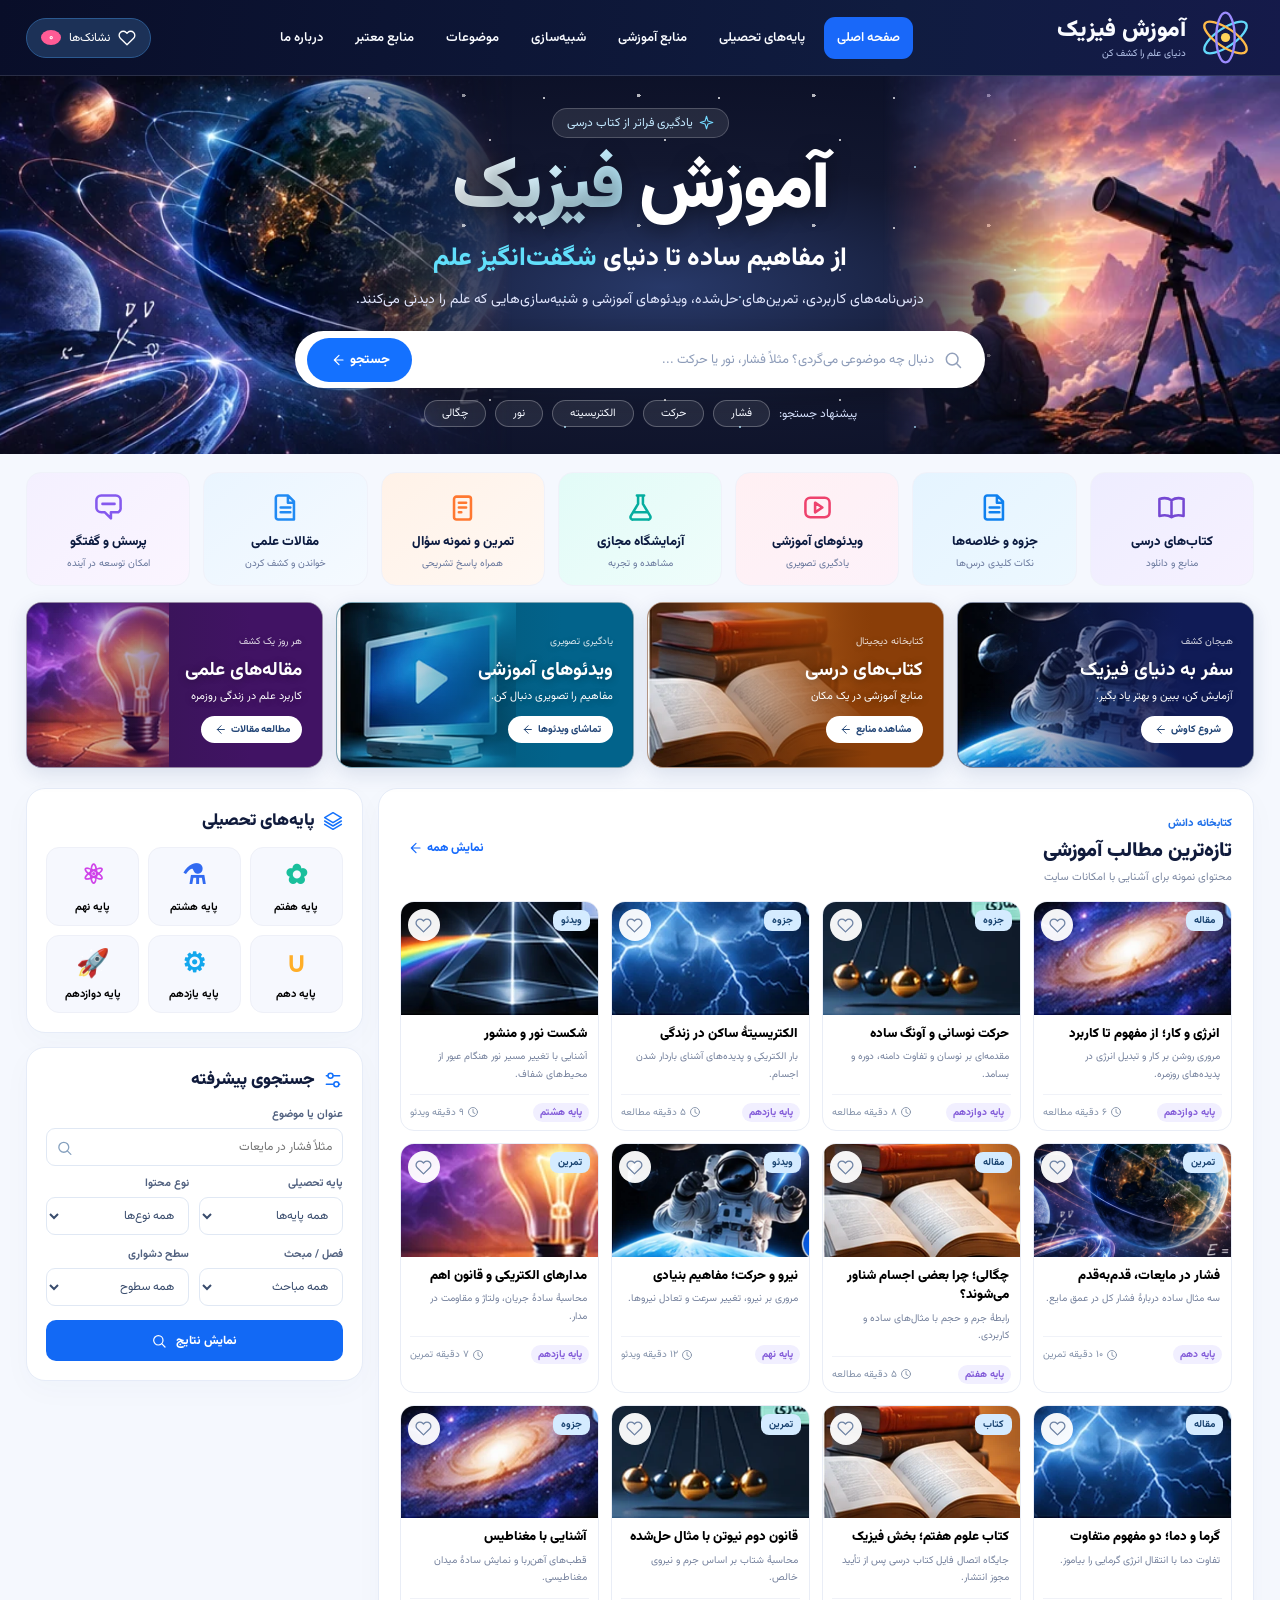
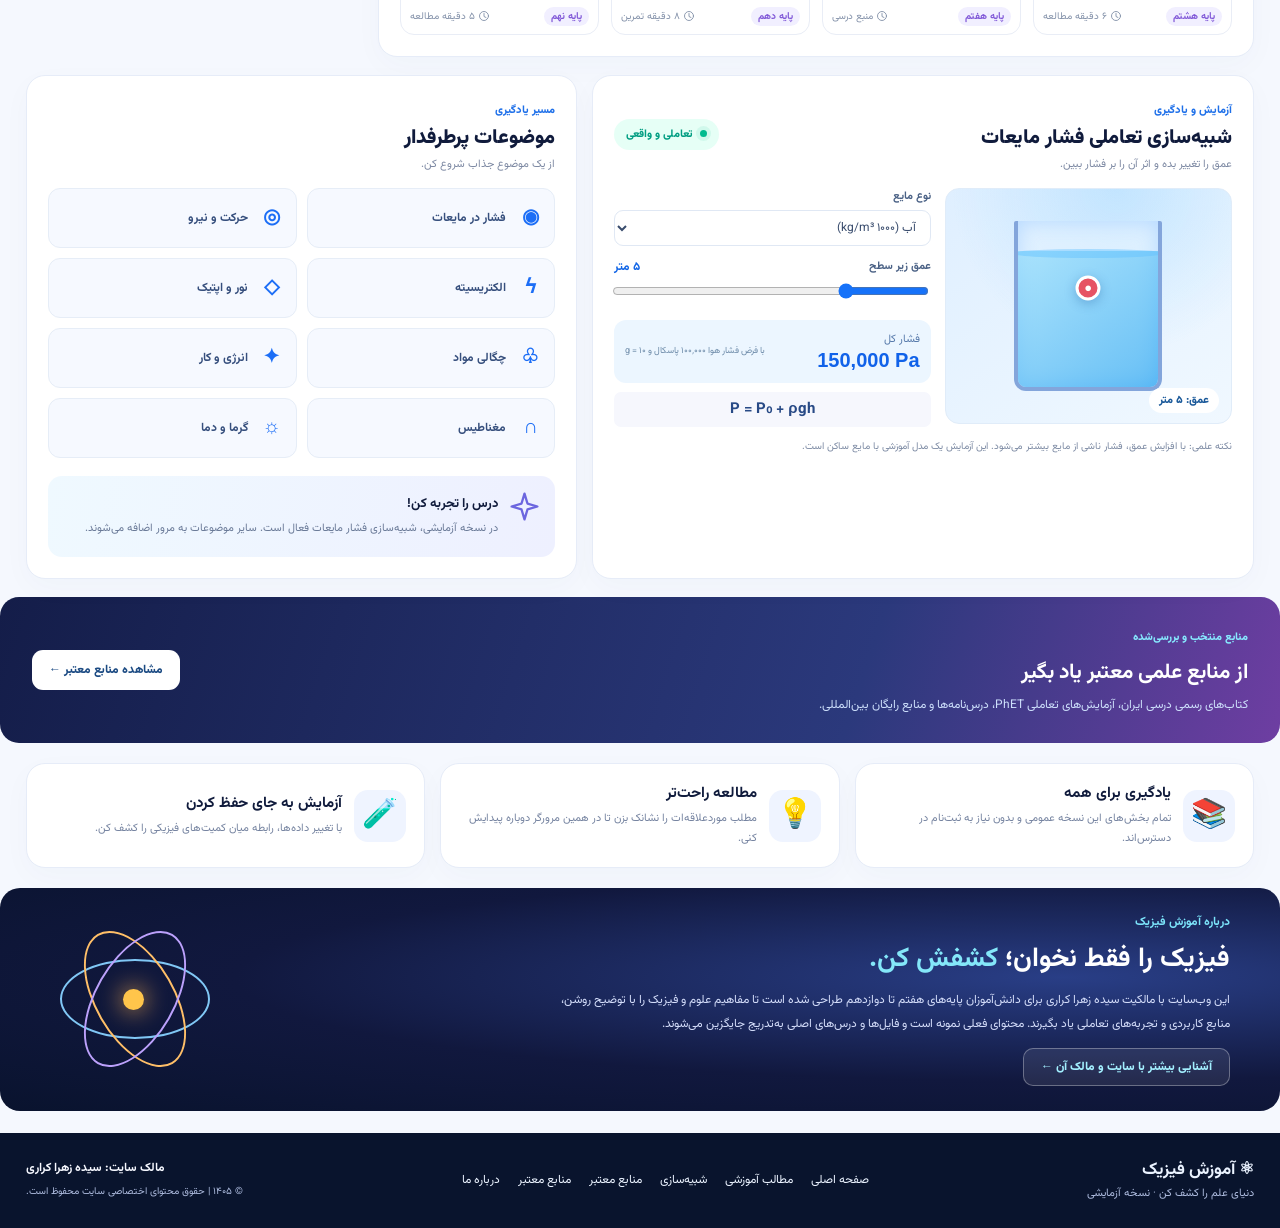
==== index.html @ 5ec0f1e3 "Add files via upload" ====
<!doctype html>
<html lang="fa" dir="rtl">
<head>
  <meta charset="utf-8">
  <meta name="viewport" content="width=device-width,initial-scale=1">
  <meta name="color-scheme" content="light">
  <meta name="theme-color" content="#0b1432">
  <meta name="description" content="آموزش فیزیک و علوم تجربی برای پایه‌های هفتم تا دوازدهم؛ درس‌نامه، نمونه سؤال، ویدئو، کتابخانه و شبیه‌سازی‌های تعاملی.">
  <meta name="author" content="سیده زهرا کراری">
  <title>آموزش فیزیک | دنیای علم را کشف کن</title>
  <link rel="preconnect" href="https://fonts.googleapis.com">
  <link rel="preconnect" href="https://fonts.gstatic.com" crossorigin>
  <link href="https://fonts.googleapis.com/css2?family=Vazirmatn:wght@400;500;600;700;800;900&display=swap" rel="stylesheet">
  <style>
:root{--ink:#101b3c;--muted:#6a7895;--blue:#1264f7;--cyan:#38c8ed;--line:#e6ecf8;--surface:#fff;--bg:#f5f8fe;--radius:19px;--shadow:0 15px 45px rgba(25,47,89,.07)}
*{box-sizing:border-box}html{scroll-behavior:smooth;scroll-padding-top:88px}body{margin:0;font-family:Vazirmatn,Tahoma,sans-serif;color:var(--ink);background:var(--bg);-webkit-font-smoothing:antialiased}a{color:inherit;text-decoration:none}button,input,select{font:inherit}button{cursor:pointer}button:focus-visible,a:focus-visible,input:focus-visible,select:focus-visible{outline:3px solid #79cdf9;outline-offset:3px}svg{width:20px;height:20px;stroke:currentColor;stroke-width:1.8;stroke-linecap:round;stroke-linejoin:round;fill:none;vertical-align:middle;flex-shrink:0}.svg-defs{position:absolute;width:0;height:0;overflow:hidden}.container{max-width:1470px;margin-inline:auto;padding-inline:26px}.sr-only{position:absolute;width:1px;height:1px;overflow:hidden;clip:rect(0,0,0,0);white-space:nowrap}.skip-link{position:absolute;z-index:30;top:-60px;right:20px;background:#fff;color:#10234f;padding:10px 20px}.skip-link:focus{top:10px}
.topbar{height:76px;color:#f9fbff;background:linear-gradient(97deg,#090e29 0%,#101c40 70%,#151a4a 100%);position:relative;z-index:20;border-bottom:1px solid rgba(255,255,255,.13)}.topbar-inner{height:100%;display:flex;align-items:center;justify-content:space-between;gap:24px}.brand{display:flex;align-items:center;gap:11px;min-width:225px}.brand-atom{height:57px;width:57px;stroke:none}.brand strong{display:block;font-size:23px;font-weight:900;line-height:1.4}.brand small{font-size:10px;color:#b8c7ed;display:block}.main-nav{display:flex;align-items:center;gap:6px;white-space:nowrap}.main-nav a{padding:11px 13px;border-radius:11px;font-size:13px;font-weight:600;transition:background .2s}.main-nav a:hover,.main-nav a.active{background:#1968f9;color:#fff}.header-actions{display:flex;gap:10px;align-items:center}.saved-btn{display:flex;gap:8px;align-items:center;padding:10px 14px;background:#1c3157;color:#fff;border:1px solid #2b5990;border-radius:50px;font-size:12px}.saved-btn svg{height:18px;width:18px}.saved-btn b{border-radius:50%;min-width:20px;text-align:center;background:#ff5b95;font-size:10px}.menu-btn{display:none;background:transparent;border:0;padding:7px}.menu-btn span{display:block;width:24px;height:2px;background:white;margin:5px}
.hero{min-height:378px;isolation:isolate;position:relative;color:#fff;display:flex;align-items:center;overflow:hidden;background:radial-gradient(ellipse at 52% 56%,#283969 0%,#12172f 41%,#080c22 100%)}.hero-earth-art,.hero-sunset-art,.hero-stars{position:absolute;inset:0;pointer-events:none}.hero-earth-art{right:auto;width:40%;left:0;background:url('[data-uri]') center center / cover no-repeat;mask-image:linear-gradient(to right,#000 57%,transparent 100%);-webkit-mask-image:linear-gradient(to right,#000 57%,transparent 100%);z-index:-1}.hero-sunset-art{left:auto;width:31%;right:0;background:url('[data-uri]') center / cover no-repeat;mask-image:linear-gradient(to left,#000 55%,transparent 100%);-webkit-mask-image:linear-gradient(to left,#000 55%,transparent 100%);z-index:-1}.hero-stars{z-index:-2;opacity:.7;background-image:radial-gradient(1px 1px at 11% 17%,#fff 98%,transparent),radial-gradient(1px 1px at 23% 70%,#a9e8ff 98%,transparent),radial-gradient(2px 2px at 65% 15%,#fff 98%,transparent),radial-gradient(1px 1px at 80% 49%,#fff 98%,transparent);background-size:175px 130px}.hero-content{position:relative;z-index:3;text-align:center;padding-top:28px;padding-bottom:23px;width:100%}.hero-badge{display:inline-flex;align-items:center;gap:6px;font-size:12px;background:#ffffff18;border:1px solid #ffffff33;padding:5px 14px;border-radius:30px;color:#c3e9ff}.hero-badge svg{width:15px;height:15px;color:#73d9ff}.hero h1{font-size:clamp(45px,5.6vw,78px);letter-spacing:-2px;line-height:1.35;margin:3px 0 0;font-weight:900;text-shadow:0 5px 20px #0006}.hero h1 span{background:linear-gradient(115deg,#fff,#aee9ff);-webkit-background-clip:text;background-clip:text;color:transparent}.hero-headline{margin:0;font-size:clamp(19px,2vw,29px);font-weight:800}.hero-headline em{font-style:normal;color:#61dffb}.hero-description{max-width:650px;font-size:14px;color:#e0e5fc;line-height:1.85;margin:9px auto 17px}.hero-search{height:57px;max-width:690px;margin:0 auto;background:#fff;border-radius:60px;display:flex;align-items:center;padding:6px 7px 6px 12px;box-shadow:0 15px 28px #0003;direction:rtl}.hero-search>svg{margin:0 14px 0 6px;width:22px;color:#92a0bb}.hero-search input{border:0;outline:none;min-width:0;flex:1;color:#263e67;font-size:13px;background:transparent}.hero-search input::placeholder{color:#8c9bb8}.hero-search button{background:#1471ff;border:0;color:white;border-radius:35px;height:44px;padding:0 22px;font-size:13px;font-weight:800;display:flex;gap:5px;align-items:center}.hero-search button svg{width:16px}.suggestions{display:flex;justify-content:center;align-items:center;flex-wrap:wrap;gap:9px;margin-top:12px;color:#d4dffb;font-size:12px}.suggestions button{border:1px solid #ffffff41;color:#f5f8ff;background:#ffffff15;padding:4px 17px;border-radius:40px;font-size:11px}.suggestions button:hover{background:#236bdc}
.shortcuts{margin-top:18px;margin-bottom:16px;display:grid;grid-template-columns:repeat(7,minmax(0,1fr));gap:13px}.shortcut{padding:15px 7px 14px;min-width:0;border:1px solid #f0f2fa;border-radius:15px;display:flex;flex-direction:column;align-items:center;gap:4px;color:#0c1b40;transition:transform .2s,box-shadow .2s}.shortcut:hover{transform:translateY(-5px);box-shadow:var(--shadow)}.shortcut .icon-box{height:39px;width:45px;display:grid;place-items:center}.shortcut .icon-box svg{height:29px;width:29px;stroke-width:2.1}.shortcut strong{font-size:13px;font-weight:800;margin-top:1px;white-space:nowrap}.shortcut small{font-size:10px;color:#68779c}.purple{background:linear-gradient(140deg,#eeedff,#f6f1ff);--c:#7548d3}.blue{background:linear-gradient(140deg,#e5f4ff,#edf8ff);--c:#0f81ef}.rose{background:linear-gradient(140deg,#fff0f3,#fdf2fa);--c:#ee426d}.mint{background:linear-gradient(140deg,#e2fbf7,#effdfb);--c:#05ad9f}.peach{background:linear-gradient(140deg,#fff2e8,#fff8f3);--c:#ff7831}.sky{background:linear-gradient(140deg,#eaf5ff,#f5faff);--c:#218af3}.lilac{background:linear-gradient(140deg,#f4f0ff,#fbf5ff);--c:#8559ee}.shortcut .icon-box svg{color:var(--c)}
.promo-grid{display:grid;grid-template-columns:repeat(4,minmax(0,1fr));gap:13px;margin-bottom:20px}.promo{min-height:166px;overflow:hidden;border-radius:16px;position:relative;display:flex;align-items:center;border:1px solid #ffffff7a;isolation:isolate;color:white;box-shadow:0 6px 20px #1b2f6720;transition:transform .2s}.promo:hover{transform:translateY(-3px)}.promo:before{content:'';position:absolute;inset:0;background-image:linear-gradient(90deg,transparent 8%,var(--promo-gradient) 76%),var(--img);background-size:cover,auto 120%;background-repeat:no-repeat;background-position:center,left center;z-index:-1}.promo-space{--promo-gradient:#101b56;background:#0b1c45}.promo-books{--promo-gradient:#8a3e08;background:#6d3614}.promo-films{--promo-gradient:#02638b;background:#07516f}.promo-articles{--promo-gradient:#411364;background:#32164e}.promo-copy{padding:14px 20px;width:100%;min-width:0;text-shadow:0 1px 8px #0005}.promo-copy>span:first-child{font-size:10px;opacity:.83}.promo h2{font-size:19px;margin:3px 0 3px}.promo p{font-size:11px;margin:0 0 11px}.promo-link{display:inline-flex;gap:5px;align-items:center;background:#fff;color:#234677;border-radius:40px;padding:6px 12px;font-weight:800;font-size:10px;text-shadow:none}.promo-link svg{height:13px;width:13px}
.surface{background:var(--surface);border:1px solid var(--line);border-radius:var(--radius);box-shadow:0 9px 30px #25416d07}.content-layout{display:grid;grid-template-columns:minmax(0,2.6fr) minmax(310px,1fr);gap:15px;align-items:start}.resources-panel{padding:21px;min-width:0}.section-heading{display:flex;justify-content:space-between;align-items:center;gap:10px;margin-bottom:15px}.eyebrow{color:#1f70e9;font-size:11px;font-weight:800}.section-heading h2{font-size:20px;line-height:1.6;margin:0;font-weight:900}.section-heading p{color:#7c88a2;font-size:11px;margin:2px 0 0}.text-action{border:0;color:#176bfc;background:transparent;font-weight:800;font-size:12px;display:flex;align-items:center;gap:5px;white-space:nowrap}.text-action svg{width:16px;height:16px}.resource-grid{display:grid;grid-template-columns:repeat(4,minmax(0,1fr));gap:12px}.resource-card{border:1px solid #e9edf6;border-radius:14px;min-width:0;overflow:hidden;background:#fff;transition:box-shadow .25s,transform .25s}.resource-card:hover{box-shadow:0 12px 30px #1c3b7b1b;transform:translateY(-3px)}.card-cover{display:block;width:100%;aspect-ratio:1.75;object-fit:cover;background:#0b1c42;position:relative}.cover-wrap{position:relative}.kind-pill{position:absolute;right:8px;top:8px;border-radius:8px;color:#194370;background:#d4ebff;padding:3px 8px;font-weight:700;font-size:10px}.bookmark-icon{position:absolute;left:7px;top:7px;border:0;border-radius:50%;background:#fffffff2;color:#6e83a4;width:32px;height:32px;display:grid;place-items:center}.bookmark-icon.active{color:#ec3874}.bookmark-icon svg{width:17px;height:17px}.bookmark-icon.active svg{fill:#ec3874;stroke:#ec3874}.card-main{display:block;border:0;background:transparent;text-align:right;width:100%;padding:10px 11px 6px}.card-main h3{font-size:13px;font-weight:900;margin:0 0 4px;line-height:1.5}.card-main p{font-size:10px;color:#74809c;line-height:1.75;height:35px;overflow:hidden;margin:0}.card-meta{border-top:1px solid #f0f2f8;margin:5px 9px 0;padding:8px 0;display:flex;align-items:center;justify-content:space-between;gap:5px;color:#8391a9;font-size:10px}.card-meta b{background:#f1efff;border-radius:20px;padding:2px 7px;color:#8159d8;white-space:nowrap;font-weight:700}.card-meta svg{width:12px;height:12px}.no-results{text-align:center;padding:30px}.no-results span{font-size:34px}.no-results h3{margin:10px 0}.no-results p{color:#75839f}.active-filters{display:flex;gap:6px;flex-wrap:wrap}.active-filters:not(:empty){margin:-2px 0 14px}.active-filters span{border-radius:18px;background:#e9f1ff;color:#1663e8;font-size:11px;padding:4px 10px}.side-stack{display:flex;flex-direction:column;gap:14px}.grades-panel,.filters-panel{padding:19px}.side-title{display:flex;gap:8px;align-items:center;margin-bottom:13px}.side-title svg{color:#1371fb}.side-title h2{font-weight:900;font-size:17px;margin:0}.grade-grid{display:grid;grid-template-columns:repeat(3,minmax(0,1fr));gap:9px}.grade-grid button{border:1px solid #eef0f8;border-radius:13px;background:#f6f8fe;display:flex;align-items:center;flex-direction:column;justify-content:center;padding:10px 2px 9px;font-weight:700;font-size:11px;transition:background .2s,border-color .2s}.grade-grid button:hover,.grade-grid button.active{border-color:#8eb2f8;background:#edf4ff}.grade-icon{font-size:27px;line-height:1.5;font-weight:900}.g7{color:#19bf9c}.g8{color:#316af1}.g9{color:#cf43e9}.g10{color:#ffae28}.g11{color:#13a7ed}.g12{color:#ed517b}.filters-panel label{color:#526280;font-size:11px;font-weight:700;display:block;margin:9px 0 5px}.filters-panel input,.filters-panel select,.sim-controls select{width:100%;border:1px solid #e0e8f4;border-radius:9px;background:#fff;height:38px;color:#394c6d;padding:0 10px;font-size:12px;min-width:0}.search-small{display:flex;position:relative}.search-small svg{position:absolute;left:10px;top:10px;width:17px;color:#85a0be}.search-small input{padding-left:30px}.filter-cols{display:grid;grid-template-columns:1fr 1fr;gap:2px 10px}.btn-primary{height:41px;border-radius:10px;border:0;background:#1269f5;color:white;font-size:12px;font-weight:800;padding:0 16px;display:inline-flex;justify-content:center;align-items:center;gap:9px}.btn-primary svg{height:16px;width:16px}.filters-panel .btn-primary{width:100%;margin-top:14px}
.discovery-grid{display:grid;grid-template-columns:1.2fr 1fr;gap:15px;margin-top:18px}.sim-panel,.topics-panel{padding:21px;min-width:0}.live-pill{color:#019e82;font-size:11px;font-weight:800;border-radius:50px;background:#e6fff6;padding:7px 12px;white-space:nowrap}.live-pill span{display:inline-block;width:7px;height:7px;border-radius:100%;background:#00bb8e;margin-left:4px;box-shadow:0 0 0 4px #00ba8e18}.sim-body{display:grid;grid-template-columns:1fr 1.1fr;gap:14px;align-items:stretch}.water-visual{height:236px;background:radial-gradient(circle at 60% 0,#52b9ff3a,transparent 57%),linear-gradient(145deg,#dfefff,#f0f8ff);position:relative;display:grid;place-items:center;border-radius:14px;overflow:hidden;border:1px solid #e0ecf9}.tank{position:relative;height:170px;width:148px;border:4px solid #83a5db;border-top:0;border-radius:2px 2px 12px 12px;overflow:hidden;background:#eaf6ff80;box-shadow:inset 0 0 20px #b5d8ff}.water{height:82%;position:absolute;bottom:0;left:0;right:0;transition:background .2s;background:linear-gradient(145deg,#87dafa99,#159def9e)}.waves{position:absolute;top:-2px;left:-5%;width:110%;height:9px;border-radius:50%;background:#5cbfff6a}.tank-label{position:absolute;top:-26px;font-size:11px;color:#546c90;right:0;white-space:nowrap}.sensor{position:absolute;top:25%;left:50%;width:25px;height:25px;transform:translate(-50%,-50%);border-radius:50%;display:grid;place-items:center;font-size:13px;color:#fff;background:#e65364;border:3px solid #fff;box-shadow:0 3px 12px #18539b55;transition:top .2s}.depth-indicator{position:absolute;bottom:10px;right:12px;padding:4px 10px;background:white;border-radius:20px;font-size:11px;color:#195899;font-weight:800}.sim-controls label{font-size:11px;font-weight:700;color:#4a6185}.sim-controls>label{display:block;margin:0 0 5px}.sim-controls select{height:36px}.range-row{display:flex;align-items:center;justify-content:space-between;margin:12px 0 5px}.range-row strong{font-size:12px;color:#1165e6}input[type=range]{width:100%;accent-color:#1672f9;cursor:pointer}.pressure-result{display:flex;align-items:start;justify-content:space-between;flex-wrap:wrap;gap:4px;margin-top:12px;padding:11px;border-radius:12px;background:#ecf6ff}.pressure-result div{display:flex;flex-direction:column;gap:1px}.pressure-result span{font-size:11px;color:#577aab}.pressure-result strong{font-size:20px;font-family:Tahoma,sans-serif;color:#1162e9}.pressure-result small{font-size:9px;color:#6d8ba9;align-self:center;max-width:165px}.formula{text-align:center;margin-top:9px;color:#284a86;background:#f6f7fd;padding:6px;border-radius:7px;font-size:15px;font-weight:700}.sim-footnote{font-size:10px;color:#7c8aa3;margin-top:12px}.topic-grid{display:grid;grid-template-columns:1fr 1fr;gap:10px}.topic-grid button{border:1px solid #e6edf7;background:#f6f9ff;padding:13px 9px;border-radius:12px;text-align:right;font-size:12px;font-weight:700;color:#364f7d;display:flex;gap:9px;align-items:center}.topic-grid button:hover{background:#edf4ff;border-color:#8eaff8}.topic-grid span{display:grid;place-items:center;color:#1c6ef6;font-size:20px;width:30px}.topic-tip{display:flex;gap:11px;background:linear-gradient(100deg,#eff9ff,#eef0ff);padding:15px;margin-top:18px;border-radius:14px}.topic-tip>svg{width:31px;height:31px;color:#6c66df}.topic-tip strong{font-size:13px}.topic-tip p{font-size:11px;color:#697997;line-height:1.8;margin:3px 0}
.bottom-cards{display:grid;grid-template-columns:repeat(3,1fr);gap:15px;margin-top:18px}.info-card{padding:18px;display:flex;gap:12px;align-items:center}.info-emoji{width:52px;height:52px;background:#eff4ff;border-radius:14px;display:grid;place-items:center;font-size:29px;flex:none}.info-card h2{font-size:15px;margin:0 0 4px}.info-card p{font-size:11px;color:#7583a0;margin:0;line-height:1.8}.about{margin-top:20px;margin-bottom:22px;min-height:193px;display:flex;justify-content:space-between;align-items:center;gap:25px;border-radius:20px;overflow:hidden;color:#fff;background:radial-gradient(ellipse at 83% 40%,#293e86,#11183e 55%,#09132e);position:relative;padding:25px 50px}.about>div:first-child{max-width:730px}.about-tag{color:#7ce4fa;font-size:12px;font-weight:700}.about h2{font-size:27px;margin:7px 0}.about h2 span{color:#84e7f9}.about p{font-size:12px;line-height:2;color:#d4ddfa;max-width:680px;margin:0}.about-orbit{height:150px;width:170px;position:relative;flex:none}.orbit{position:absolute;inset:35px 10px;border:2px solid #80c7f5;border-radius:50%;transform:rotate(0)}.orbit.o2{transform:rotate(60deg);border-color:#ffbf68}.orbit.o3{transform:rotate(-60deg);border-color:#bca1fc}.orbit-core{width:21px;height:21px;background:#ffc54b;border-radius:50%;position:absolute;top:65px;right:76px;box-shadow:0 0 25px #fbb351}.footer{background:#09142d;color:#ebf3ff;padding:24px 0}.footer-inner{display:flex;align-items:center;justify-content:space-between;gap:18px;flex-wrap:wrap}.footer strong{font-size:17px}.footer p,.footer small{font-size:11px;color:#aebcdf;margin:2px 0}.footer-links{display:flex;gap:18px;font-size:12px}.footer-links a:hover{color:#6dddff}
.modal-backdrop{position:fixed;inset:0;background:#041129b8;backdrop-filter:blur(6px);z-index:70;display:flex;justify-content:center;align-items:center;padding:20px}.modal-backdrop[hidden],.toast[hidden],.no-results[hidden]{display:none!important}.content-modal{width:min(660px,100%);max-height:min(88vh,850px);overflow:auto;background:#fff;border-radius:20px;padding:27px;box-shadow:0 25px 90px #0005;position:relative}.modal-close{position:absolute;top:15px;left:15px;border:0;background:#eff3fa;border-radius:10px;width:37px;height:37px;color:#405070}.modal-close svg{width:18px;height:18px}.modal-hero{width:100%;height:205px;object-fit:cover;border-radius:13px;margin-bottom:12px}.modal-type{font-size:11px;color:#2d6cdb;background:#eaf2ff;padding:3px 12px;border-radius:30px}.content-modal h2{font-size:25px;margin:11px 0 4px}.modal-meta{color:#7c8ba7;font-size:12px;margin:0 0 14px}.modal-text{font-size:14px;color:#435572;line-height:2.25;white-space:pre-line}.modal-note{font-size:12px;background:#fff8e8;color:#8b6620;padding:13px;border-radius:10px;margin-top:13px}.modal-actions{margin-top:17px;display:flex;flex-wrap:wrap;gap:8px}.modal-actions a{display:inline-flex;align-items:center;justify-content:center;background:#1269f5;padding:9px 16px;border-radius:10px;color:white;font-size:13px;font-weight:700}.modal-actions a[hidden]{display:none}.modal-actions a.secondary{background:#eaf2ff;color:#165de0}.video-player{width:100%;max-height:330px;background:#10182d;margin:13px 0;border-radius:12px}.toast{position:fixed;bottom:22px;left:22px;z-index:90;background:#142651;color:#fff;padding:12px 20px;border-radius:10px;font-size:12px;box-shadow:var(--shadow)}
@media(max-width:1150px){.container{padding-inline:18px}.brand{min-width:auto}.brand strong{font-size:19px}.brand-atom{width:47px}.main-nav a{font-size:11px;padding:10px 8px}.shortcut strong{font-size:11px}.shortcut small{font-size:9px}.promo h2{font-size:16px}.promo-copy{padding:12px}.content-layout{grid-template-columns:minmax(0,2fr) minmax(295px,1fr)}.resource-grid{grid-template-columns:repeat(2,1fr)}.card-cover{aspect-ratio:2}.discovery-grid{grid-template-columns:1fr 1fr}.sim-body{grid-template-columns:1fr}.water-visual{height:215px}}
@media(max-width:810px){.topbar{height:70px}.header-actions{gap:7px}.menu-btn{display:block}.saved-btn span{display:none}.main-nav{display:none;position:absolute;top:70px;left:10px;right:10px;flex-direction:column;align-items:stretch;gap:0;background:#121d45;padding:10px;border:1px solid #344c7a;border-radius:13px;box-shadow:0 15px 25px #0003}.main-nav.open{display:flex}.main-nav a{padding:12px;font-size:13px}.hero{min-height:365px}.hero-earth-art{width:57%;opacity:.65}.hero-sunset-art{width:39%;opacity:.7}.hero-content{padding-top:35px}.shortcuts{grid-template-columns:repeat(4,minmax(0,1fr))}.promo-grid{grid-template-columns:repeat(2,minmax(0,1fr))}.content-layout{grid-template-columns:1fr}.side-stack{display:grid;grid-template-columns:1fr 1fr}.resource-grid{grid-template-columns:repeat(4,1fr)}.discovery-grid{grid-template-columns:1fr}.sim-body{grid-template-columns:1fr 1fr}.bottom-cards{grid-template-columns:1fr 1fr}.bottom-cards .info-card:last-child{grid-column:1/-1}}
@media(max-width:580px){.container{padding-inline:13px}.topbar{height:64px}.brand strong{font-size:18px}.brand small{font-size:9px}.brand-atom{width:43px;height:43px}.main-nav{top:64px}.hero{min-height:415px}.hero-earth-art{width:85%;opacity:.30}.hero-sunset-art{width:70%;opacity:.25}.hero:before{content:'';position:absolute;inset:0;z-index:1;background:linear-gradient(180deg,#0b143140,#0c143b82)}.hero-content{padding-top:27px;padding-bottom:21px}.hero-badge{font-size:10px}.hero h1{font-size:52px;margin:10px 0 3px}.hero-headline{font-size:20px;line-height:1.5}.hero-description{font-size:12px;max-width:330px}.hero-search{height:52px}.hero-search input{font-size:11px}.hero-search>svg{margin-inline:10px}.hero-search button{height:39px;padding:0 13px;font-size:11px}.suggestions{font-size:10px;gap:5px}.suggestions button{padding:3px 10px}.shortcuts{grid-template-columns:repeat(2,minmax(0,1fr));gap:9px;margin-top:12px}.shortcut{padding:12px 4px;gap:2px}.shortcut strong{font-size:11px}.shortcut small{font-size:10px}.promo-grid{gap:10px}.promo{min-height:135px}.promo:before{background-position:center,left center;background-size:cover,auto 130%}.promo-copy{padding:10px}.promo h2{font-size:14px}.promo p{font-size:10px}.promo-link{font-size:9px;padding:5px 9px}.content-layout{gap:13px}.resources-panel,.grades-panel,.filters-panel,.sim-panel,.topics-panel{padding:15px}.section-heading h2{font-size:17px}.section-heading p{font-size:10px}.resource-grid{grid-template-columns:repeat(2,minmax(0,1fr));gap:9px}.side-stack{grid-template-columns:1fr}.grade-grid button{font-size:12px}.discovery-grid{margin-top:13px;gap:13px}.sim-body{grid-template-columns:1fr}.water-visual{height:227px}.bottom-cards{grid-template-columns:1fr;gap:10px;margin-top:13px}.bottom-cards .info-card:last-child{grid-column:auto}.about{margin-top:13px;padding:23px;min-height:188px}.about h2{font-size:22px}.about p{font-size:11px}.about-orbit{position:absolute;opacity:.2;left:-50px;bottom:-50px}.footer-inner{flex-direction:column;text-align:center}.footer-links{justify-content:center;flex-wrap:wrap}.content-modal{padding:19px}.content-modal h2{font-size:21px}}
@media(prefers-reduced-motion:reduce){*,*:before,*:after{scroll-behavior:auto!important;animation-duration:.01ms!important;transition-duration:.01ms!important}}


/* About Us page and site-owner attribution */
.footer-ownership{display:flex;flex-direction:column;gap:5px;text-align:left}.footer-ownership strong{font-size:12px;font-weight:700;color:#f6f8ff}.footer-ownership small{font-size:10px;color:#aebcdf}.about-read-more{display:inline-flex;margin-top:12px;padding:9px 17px;background:#ffffff16;color:#a3f0ff;font-size:12px;font-weight:800;border:1px solid #ffffff50;border-radius:10px;transition:background .2s}.about-read-more:hover{background:#ffffff2b}
.about-hero{position:relative;overflow:hidden;color:#fff;background:linear-gradient(115deg,#09112c,#18265e 60%,#222b71);isolation:isolate}.about-hero::before{content:"";position:absolute;inset:0;opacity:.4;pointer-events:none;background-image:radial-gradient(1px 1px at 17% 25%,#fff 99%,transparent),radial-gradient(2px 2px at 65% 52%,#8bdfff 99%,transparent),radial-gradient(1px 1px at 80% 20%,#fff 99%,transparent);background-size:170px 120px}.about-hero-inner{display:grid;grid-template-columns:minmax(0,1.25fr) minmax(290px,.75fr);gap:30px;min-height:375px;align-items:center;position:relative;padding-block:45px}.about-hero-copy{max-width:690px;position:relative;z-index:1}.about-kicker{display:inline-block;background:#ffffff15;border:1px solid #ffffff3b;color:#8ae3ff;padding:7px 14px;border-radius:30px;font-size:12px;font-weight:700}.about-hero h1{font-size:clamp(29px,3.9vw,51px);line-height:1.55;margin:16px 0 10px;font-weight:900}.about-hero h1 span{color:#8be8ff}.about-hero p{color:#e1eaff;line-height:2.2;font-size:15px;max-width:600px;margin:0 0 20px}.about-primary-link{display:inline-flex;align-items:center;gap:14px;background:#1572ff;border-radius:11px;padding:11px 23px;color:#fff;font-size:14px;font-weight:800}.about-primary-link:hover{background:#2a85ff}.about-hero-visual{min-height:295px;position:relative;display:grid;place-items:center}.about-globe{width:300px;height:300px;border-radius:50%;background:url('[data-uri]') center / cover no-repeat;box-shadow:0 0 65px #2cc1ff5c, inset 0 0 30px #061540}.about-visual-chip{position:absolute;font-size:18px;font-family:system-ui,sans-serif;font-weight:700;color:#fff;background:#ffffff18;border:1px solid #b2ecff56;backdrop-filter:blur(8px);border-radius:12px;padding:9px 15px;direction:ltr}.chip-one{top:3%;right:5%}.chip-two{bottom:5%;right:0}.chip-three{top:25%;left:0}
.about-main-grid{display:grid;grid-template-columns:minmax(0,1.7fr) minmax(300px,1fr);gap:20px;margin-top:24px}.about-story,.owner-card{padding:36px}.about-mini-label{font-size:12px;color:#1f76e6;font-weight:800}.about-story h2{font-size:27px;margin:10px 0 16px}.about-story p{font-size:14px;line-height:2.2;color:#50617c;margin:0 0 13px}.about-status{display:flex;align-items:flex-start;gap:12px;padding:14px 17px;background:#ecf7ff;border:1px solid #d7ecff;border-radius:13px;margin-top:20px}.about-status-dot{width:10px;height:10px;flex:none;border-radius:50%;background:#1e9ad9;margin-top:8px;box-shadow:0 0 0 5px #d3f2ff}.about-status strong{display:block;font-size:13px}.about-status small{display:block;line-height:1.9;color:#617896;font-size:11px;margin-top:4px}.owner-card{text-align:center;background:linear-gradient(165deg,#fff,#f3f6ff);border:1px solid #dce6fa}.owner-avatar{width:88px;height:88px;display:grid;place-items:center;margin:4px auto 20px;border-radius:27px;color:#fff;font-size:43px;font-weight:900;background:linear-gradient(130deg,#703bd8,#1b7ff1);box-shadow:0 10px 27px #6073d74d}.owner-label{display:inline-block;background:#eae3ff;color:#6545bc;border-radius:25px;padding:5px 15px;font-size:12px;font-weight:700}.owner-card h2{font-size:28px;margin:16px 0 4px}.owner-card p{font-size:13px;color:#7380a0;margin:0}.owner-note{line-height:2.1;background:#fff;border-radius:13px;padding:15px;margin-top:24px;font-size:12px;color:#61718c}
.about-values{padding-top:42px;padding-bottom:30px}.about-section-heading{text-align:center;margin-bottom:24px}.about-section-heading span{color:#3679e8;font-weight:800;font-size:12px}.about-section-heading h2{margin:6px 0;font-size:26px}.about-section-heading p{margin:0;color:#677892;font-size:13px}.about-features{display:grid;grid-template-columns:repeat(4,minmax(0,1fr));gap:15px}.about-feature{background:#fff;border:1px solid #e4edfb;border-radius:19px;padding:23px;box-shadow:var(--shadow)}.about-feature-icon{display:grid;place-items:center;width:57px;height:57px;border-radius:17px;background:linear-gradient(135deg,#ecf1ff,#e6faff);font-size:29px}.about-feature h3{font-size:17px;margin:14px 0 5px}.about-feature p{color:#6c7993;font-size:12px;line-height:2.1;margin:0}.about-closing{display:flex;align-items:center;justify-content:space-between;gap:25px;margin-top:14px;margin-bottom:30px;padding-top:28px;padding-bottom:28px;border-radius:18px;background:linear-gradient(110deg,#e3f8ff,#efefff);border:1px solid #deedff}.about-closing span{font-size:12px;color:#1d6eaf;font-weight:800}.about-closing h2{font-size:21px;margin:5px 0}.about-closing p{font-size:12px;line-height:1.9;color:#68778f;margin:0}.about-closing a{white-space:nowrap;color:#fff;background:#1468f4;padding:12px 19px;border-radius:12px;font-size:12px;font-weight:800}
@media(max-width:1050px){.about-hero-inner{grid-template-columns:1.2fr .8fr}.about-globe{width:230px;height:230px}.about-main-grid{grid-template-columns:1.2fr 1fr}.about-story,.owner-card{padding:25px}.about-features{grid-template-columns:repeat(2,minmax(0,1fr))}}
@media(max-width:810px){.about-hero-inner{grid-template-columns:1fr;gap:5px;padding-block:35px}.about-hero-visual{position:absolute;left:-50px;bottom:0;opacity:.18;pointer-events:none}.about-hero-copy{position:relative;z-index:2;max-width:700px}.about-main-grid{grid-template-columns:1fr}.footer-ownership{text-align:center}}
@media(max-width:580px){.about-hero h1{font-size:32px}.about-hero p{font-size:13px}.about-hero-inner{min-height:320px}.about-main-grid{margin-top:12px;gap:12px}.about-story,.owner-card{padding:22px}.about-story h2{font-size:22px}.owner-card h2{font-size:25px}.about-values{padding-top:30px}.about-section-heading h2{font-size:23px}.about-features{grid-template-columns:1fr 1fr;gap:9px}.about-feature{padding:14px}.about-feature h3{font-size:14px}.about-feature p{font-size:11px}.about-closing{flex-direction:column;align-items:stretch;padding-block:20px;gap:18px}.about-closing h2{font-size:18px}.about-closing a{text-align:center}}
@media(max-width:370px){.about-features{grid-template-columns:1fr}}

/* Curated trusted resources directory */
.source-hero{background:radial-gradient(circle at 17% 25%,#4d2e87 0%,transparent 27%),linear-gradient(112deg,#0b1532,#172c5d 65%,#25195a);color:#fff;position:relative;overflow:hidden}
.source-hero:after{content:"";position:absolute;width:310px;height:310px;left:6%;top:-50px;border:2px solid #96b8ff44;border-radius:50%;box-shadow:0 0 0 45px #61c9f609,0 0 0 105px #ad83ff08;pointer-events:none}
.source-hero-inner{position:relative;z-index:1;padding-block:55px 60px}.source-kicker{display:inline-block;padding:6px 14px;border-radius:24px;background:#ffffff14;border:1px solid #ffffff44;font-size:12px;color:#b4eefe}.source-hero h1{font-size:clamp(30px,4.5vw,56px);margin:14px 0 10px;font-weight:900}.source-hero h1 em{font-style:normal;color:#82e6ff}.source-hero p{font-size:14px;line-height:2.2;color:#e0eaff;max-width:720px}.source-hero-link{display:inline-block;margin-top:9px;background:#1972ff;border-radius:12px;padding:12px 24px;font-size:13px;font-weight:800}.source-hero-link:hover{background:#3685ff}
.source-section{padding-top:36px;padding-bottom:45px}.source-section-header{display:flex;align-items:end;justify-content:space-between;gap:15px;margin-bottom:22px}.source-section-header h2{font-size:27px;margin:7px 0}.source-section-header p{font-size:12px;color:#66758c;margin:0}.source-count{background:#e8efff;color:#2863c8;padding:9px 15px;border-radius:25px;font-weight:800;font-size:12px;white-space:nowrap}.source-grid{display:grid;grid-template-columns:repeat(3,minmax(0,1fr));gap:18px}.source-card{padding:23px;display:flex;flex-direction:column;gap:8px;transition:transform .2s,box-shadow .2s}.source-card:hover{transform:translateY(-3px);box-shadow:0 14px 32px #173c7a15}.source-card-top{display:flex;align-items:center;justify-content:space-between}.source-symbol{display:grid;place-items:center;width:54px;height:54px;background:#ecf5ff;border-radius:16px;font-size:27px}.source-type{font-size:11px;border-radius:30px;background:#f3ecff;color:#7045ad;padding:5px 12px}.source-card h3{font-size:18px;line-height:1.7;margin:4px 0 0}.source-meta{font-size:11px;color:#3977ae;font-weight:700}.source-card p{font-size:12px;line-height:2.1;color:#5e6d89;margin:5px 0 16px;flex:1}.source-button{display:flex;align-items:center;justify-content:space-between;color:#fff;background:#246cf0;border-radius:11px;padding:11px 14px;font-size:12px;font-weight:800}.source-button:hover{background:#0b55d4}.source-notice{margin-top:24px;padding:20px 23px;border-radius:16px;background:#fff6e8;border:1px solid #ffe1ae}.source-notice strong{font-size:14px;color:#924e12}.source-notice p{color:#765937;font-size:12px;line-height:2.15;margin:5px 0 0}
.trusted-teaser{margin-top:18px;margin-bottom:20px;border-radius:19px;background:linear-gradient(108deg,#141d49,#2b397c 67%,#6e3ea2);color:white;padding:27px 32px;display:flex;align-items:center;justify-content:space-between;gap:24px}.trusted-teaser h2{font-size:21px;margin:7px 0 5px}.trusted-teaser p{font-size:12px;line-height:1.9;margin:0;color:#cddffb}.trusted-teaser a{color:#1c4b83;background:#fff;border-radius:11px;white-space:nowrap;padding:11px 17px;font-size:12px;font-weight:800}
@media(max-width:970px){.source-grid{grid-template-columns:repeat(2,minmax(0,1fr))}}@media(max-width:580px){.source-grid{grid-template-columns:1fr;gap:12px}.source-hero-inner{padding-block:35px 40px}.source-hero h1{font-size:32px}.source-hero p{font-size:12px}.source-section-header{align-items:start;flex-direction:column}.source-section-header h2{font-size:21px}.source-section{padding-top:25px}.trusted-teaser{flex-direction:column;align-items:stretch;padding:22px}.trusted-teaser h2{font-size:18px}.trusted-teaser a{text-align:center}}

</style>
  <link rel="icon" href="[data-uri]" type="image/svg+xml">
</head>
<body>
  <svg class="svg-defs" xmlns="http://www.w3.org/2000/svg" aria-hidden="true">
    <symbol id="ico-search" viewBox="0 0 24 24"><circle cx="11" cy="11" r="7"/><path d="m16 16 5 5"/></symbol>
    <symbol id="ico-book" viewBox="0 0 24 24"><path d="M12 6c-3-2-7-2-10-1v14c4-1 7-1 10 1 3-2 6-2 10-1V5c-3-1-7-1-10 1Zm0 0v14"/></symbol>
    <symbol id="ico-file" viewBox="0 0 24 24"><path d="M6 2h8l5 5v15H6a2 2 0 0 1-2-2V4a2 2 0 0 1 2-2Zm8 0v6h5M8 12h8M8 16h8"/></symbol>
    <symbol id="ico-video" viewBox="0 0 24 24"><rect x="2" y="4" width="20" height="16" rx="4"/><path d="m10 8 6 4-6 4z"/></symbol>
    <symbol id="ico-lab" viewBox="0 0 24 24"><path d="M9 2h6M10 2v7L4 19a2 2 0 0 0 2 3h12a2 2 0 0 0 2-3L14 9V2M7 16h10"/></symbol>
    <symbol id="ico-quiz" viewBox="0 0 24 24"><rect x="5" y="3" width="14" height="19" rx="2"/><path d="M9 8h6M9 12h6M9 16h2"/></symbol>
    <symbol id="ico-chat" viewBox="0 0 24 24"><path d="M20 16a4 4 0 0 0 2-4V6a4 4 0 0 0-4-4H6a4 4 0 0 0-4 4v6a4 4 0 0 0 4 4h3l5 5v-5h6Z"/><path d="M7 9h10"/></symbol>
    <symbol id="ico-layers" viewBox="0 0 24 24"><path d="m12 2 10 6-10 6L2 8l10-6Zm-10 10 10 6 10-6M2 16l10 6 10-6"/></symbol>
    <symbol id="ico-arrow" viewBox="0 0 24 24"><path d="m15 5-7 7 7 7M8 12h13"/></symbol>
    <symbol id="ico-down" viewBox="0 0 24 24"><path d="m6 9 6 6 6-6"/></symbol>
    <symbol id="ico-heart" viewBox="0 0 24 24"><path d="M20.8 4.6a5.5 5.5 0 0 0-7.8 0L12 5.7l-1.1-1.1a5.5 5.5 0 1 0-7.8 7.8L12 21l8.8-8.6a5.5 5.5 0 0 0 0-7.8Z"/></symbol>
    <symbol id="ico-spark" viewBox="0 0 24 24"><path d="m12 2 2.3 7.7L22 12l-7.7 2.3L12 22l-2.3-7.7L2 12l7.7-2.3L12 2Z"/></symbol>
    <symbol id="ico-flame" viewBox="0 0 24 24"><path d="M12 22c5 0 8-3 8-8 0-3-2-6-5-8 0 3-2 4-3 5-1-4-1-6-4-9C8 7 4 10 4 15c0 4 3 7 8 7Z"/></symbol>
    <symbol id="ico-check" viewBox="0 0 24 24"><path d="m4 12 5 5L20 6"/></symbol>
    <symbol id="ico-close" viewBox="0 0 24 24"><path d="M5 5 19 19M19 5 5 19"/></symbol>
    <symbol id="ico-clock" viewBox="0 0 24 24"><circle cx="12" cy="12" r="9"/><path d="M12 7v6l4 2"/></symbol>
    <symbol id="ico-adjust" viewBox="0 0 24 24"><path d="M4 7h16M4 17h16"/><circle cx="9" cy="7" r="3" fill="white"/><circle cx="16" cy="17" r="3" fill="white"/></symbol>
    <symbol id="ico-atom" viewBox="0 0 24 24"><circle cx="12" cy="12" r="1.5"/><ellipse cx="12" cy="12" rx="10" ry="4"/><ellipse cx="12" cy="12" rx="10" ry="4" transform="rotate(60 12 12)"/><ellipse cx="12" cy="12" rx="10" ry="4" transform="rotate(120 12 12)"/></symbol>
    <symbol id="ico-play" viewBox="0 0 24 24"><path d="m9 5 11 7-11 7z"/></symbol>
  </svg>
  <a class="skip-link" href="#main">رفتن به محتوای اصلی</a>
  <header class="topbar" id="top">
    <div class="container topbar-inner">
      <a class="brand" href="#top" aria-label="آموزش فیزیک، صفحه اصلی">
        <svg class="brand-atom" viewBox="0 0 62 62" aria-hidden="true"><circle cx="31" cy="31" r="5" fill="#ffd35a"/><ellipse cx="31" cy="31" rx="27" ry="10" fill="none" stroke="#63d9fb" stroke-width="2.6" transform="rotate(-34 31 31)"/><ellipse cx="31" cy="31" rx="27" ry="10" fill="none" stroke="#ffbb49" stroke-width="2.6" transform="rotate(34 31 31)"/><ellipse cx="31" cy="31" rx="27" ry="10" fill="none" stroke="#9c8cff" stroke-width="2.6" transform="rotate(90 31 31)"/></svg>
        <span><strong>آموزش فیزیک</strong><small>دنیای علم را کشف کن</small></span>
      </a>
      <nav id="main-nav" class="main-nav" aria-label="منوی اصلی">
        <a class="active" href="#top">صفحه اصلی</a><a href="#grades">پایه‌های تحصیلی</a><a href="#resources">منابع آموزشی</a><a href="#simulator">شبیه‌سازی</a><a href="#topics">موضوعات</a><a href="sources.html">منابع معتبر</a><a href="about.html">درباره ما</a>
      </nav>
      <div class="header-actions"><button id="savedBtn" class="saved-btn" title="نشانک‌های من" aria-label="نمایش نشانک‌ها"><svg><use href="#ico-heart"/></svg><span>نشانک‌ها</span><b id="savedCount">۰</b></button><button id="menuBtn" class="menu-btn" aria-expanded="false" aria-controls="main-nav" aria-label="باز کردن منو"><span></span><span></span><span></span></button></div>
    </div>
  </header>
  <main id="main">
    <section class="hero" aria-labelledby="heroTitle">
      <div class="hero-earth-art" aria-hidden="true"></div><div class="hero-sunset-art" aria-hidden="true"></div><div class="hero-stars" aria-hidden="true"></div>
      <div class="container hero-content">
        <div class="hero-badge"><svg><use href="#ico-spark"/></svg> یادگیری فراتر از کتاب درسی</div>
        <h1 id="heroTitle">آموزش <span>فیزیک</span></h1>
        <p class="hero-headline">از مفاهیم ساده تا دنیای <em>شگفت‌انگیز علم</em></p>
        <p class="hero-description">درس‌نامه‌های کاربردی، تمرین‌های حل‌شده، ویدئوهای آموزشی و شبیه‌سازی‌هایی که علم را دیدنی می‌کنند.</p>
        <form id="heroSearch" class="hero-search" role="search"><label class="sr-only" for="heroQuery">جستجو در مطالب</label><svg><use href="#ico-search"/></svg><input id="heroQuery" placeholder="دنبال چه موضوعی می‌گردی؟ مثلاً فشار، نور یا حرکت ..." autocomplete="off"><button type="submit">جستجو <svg><use href="#ico-arrow"/></svg></button></form>
        <div class="suggestions" aria-label="موضوعات پیشنهادی"><span>پیشنهاد جستجو:</span><button data-topic="فشار">فشار</button><button data-topic="حرکت">حرکت</button><button data-topic="الکتریسیته">الکتریسیته</button><button data-topic="نور">نور</button><button data-topic="چگالی">چگالی</button></div>
      </div>
    </section>
    <section class="container shortcuts" aria-label="دسترسی سریع">
      <button class="shortcut purple" data-type="کتاب"><span class="icon-box"><svg><use href="#ico-book"/></svg></span><strong>کتاب‌های درسی</strong><small>منابع و دانلود</small></button>
      <button class="shortcut blue" data-type="جزوه"><span class="icon-box"><svg><use href="#ico-file"/></svg></span><strong>جزوه و خلاصه‌ها</strong><small>نکات کلیدی درس‌ها</small></button>
      <button class="shortcut rose" data-type="ویدئو"><span class="icon-box"><svg><use href="#ico-video"/></svg></span><strong>ویدئوهای آموزشی</strong><small>یادگیری تصویری</small></button>
      <button class="shortcut mint" data-jump="#simulator"><span class="icon-box"><svg><use href="#ico-lab"/></svg></span><strong>آزمایشگاه مجازی</strong><small>مشاهده و تجربه</small></button>
      <button class="shortcut peach" data-type="تمرین"><span class="icon-box"><svg><use href="#ico-quiz"/></svg></span><strong>تمرین و نمونه سؤال</strong><small>همراه پاسخ تشریحی</small></button>
      <button class="shortcut sky" data-type="مقاله"><span class="icon-box"><svg><use href="#ico-file"/></svg></span><strong>مقالات علمی</strong><small>خواندن و کشف کردن</small></button>
      <button class="shortcut lilac" data-jump="#about"><span class="icon-box"><svg><use href="#ico-chat"/></svg></span><strong>پرسش و گفتگو</strong><small>امکان توسعه در آینده</small></button>
    </section>
    <section class="container promo-grid" aria-label="معرفی بخش‌های آموزشی">
      <a href="#simulator" class="promo promo-space" style="--img:url('[data-uri]')"><div class="promo-copy"><span>هیجان کشف</span><h2>سفر به دنیای فیزیک</h2><p>آزمایش کن، ببین و بهتر یاد بگیر.</p><span class="promo-link">شروع کاوش <svg><use href="#ico-arrow"/></svg></span></div></a>
      <a href="#resources" data-filtertype="کتاب" class="promo promo-books" style="--img:url('[data-uri]')"><div class="promo-copy"><span>کتابخانه دیجیتال</span><h2>کتاب‌های درسی</h2><p>منابع آموزشی در یک مکان</p><span class="promo-link">مشاهده منابع <svg><use href="#ico-arrow"/></svg></span></div></a>
      <a href="#resources" data-filtertype="ویدئو" class="promo promo-films" style="--img:url('[data-uri]')"><div class="promo-copy"><span>یادگیری تصویری</span><h2>ویدئوهای آموزشی</h2><p>مفاهیم را تصویری دنبال کن.</p><span class="promo-link">تماشای ویدئوها <svg><use href="#ico-arrow"/></svg></span></div></a>
      <a href="#resources" data-filtertype="مقاله" class="promo promo-articles" style="--img:url('[data-uri]')"><div class="promo-copy"><span>هر روز یک کشف</span><h2>مقاله‌های علمی</h2><p>کاربرد علم در زندگی روزمره</p><span class="promo-link">مطالعه مقالات <svg><use href="#ico-arrow"/></svg></span></div></a>
    </section>
    <section class="container content-layout" id="resources" aria-labelledby="resourcesTitle">
      <div class="resources-panel surface">
        <div class="section-heading"><div><span class="eyebrow">کتابخانه دانش</span><h2 id="resourcesTitle">تازه‌ترین مطالب آموزشی</h2><p>محتوای نمونه برای آشنایی با امکانات سایت</p></div><button id="resetFilter" class="text-action">نمایش همه <svg><use href="#ico-arrow"/></svg></button></div>
        <div id="activeFilters" class="active-filters" aria-live="polite"></div>
        <div id="resourceCards" class="resource-grid"></div>
        <div id="noResults" class="no-results" hidden><span>🔎</span><h3>مطلبی پیدا نشد</h3><p>عبارت جستجو یا فیلترها را تغییر بده.</p><button id="clearAll" class="btn-primary">پاک کردن فیلترها</button></div>
      </div>
      <aside class="side-stack" aria-label="دسته‌بندی و فیلتر">
        <div class="surface grades-panel" id="grades"><div class="side-title"><svg><use href="#ico-layers"/></svg><h2>پایه‌های تحصیلی</h2></div><div class="grade-grid"><button data-grade="هفتم"><span class="grade-icon g7">✿</span>پایه هفتم</button><button data-grade="هشتم"><span class="grade-icon g8">⚗</span>پایه هشتم</button><button data-grade="نهم"><span class="grade-icon g9">⚛</span>پایه نهم</button><button data-grade="دهم"><span class="grade-icon g10">∪</span>پایه دهم</button><button data-grade="یازدهم"><span class="grade-icon g11">⚙</span>پایه یازدهم</button><button data-grade="دوازدهم"><span class="grade-icon g12">🚀</span>پایه دوازدهم</button></div></div>
        <form id="filtersForm" class="surface filters-panel" role="search"><div class="side-title"><svg><use href="#ico-adjust"/></svg><h2>جستجوی پیشرفته</h2></div><label for="sideQuery">عنوان یا موضوع</label><div class="search-small"><input id="sideQuery" placeholder="مثلاً فشار در مایعات"><svg><use href="#ico-search"/></svg></div><div class="filter-cols"><div><label for="gradeFilter">پایه تحصیلی</label><select id="gradeFilter"><option value="">همه پایه‌ها</option><option>هفتم</option><option>هشتم</option><option>نهم</option><option>دهم</option><option>یازدهم</option><option>دوازدهم</option></select></div><div><label for="typeFilter">نوع محتوا</label><select id="typeFilter"><option value="">همه نوع‌ها</option><option>کتاب</option><option>جزوه</option><option>ویدئو</option><option>تمرین</option><option>مقاله</option></select></div><div><label for="chapterFilter">فصل / مبحث</label><select id="chapterFilter"><option value="">همه مباحث</option></select></div><div><label for="difficultyFilter">سطح دشواری</label><select id="difficultyFilter"><option value="">همه سطوح</option><option>آسان</option><option>متوسط</option><option>چالشی</option></select></div></div><button class="btn-primary" type="submit">نمایش نتایج <svg><use href="#ico-search"/></svg></button></form>
      </aside>
    </section>
    <section class="container discovery-grid">
      <div class="sim-panel surface" id="simulator"><div class="section-heading"><div><span class="eyebrow">آزمایش و یادگیری</span><h2>شبیه‌سازی تعاملی فشار مایعات</h2><p>عمق را تغییر بده و اثر آن را بر فشار ببین.</p></div><div class="live-pill"><span></span> تعاملی و واقعی</div></div><div class="sim-body"><div class="water-visual"><div class="tank"><div class="water" id="waterVisual"><div class="waves"></div><div class="sensor" id="sensor"><span>●</span></div></div><div class="tank-label">سطح آزاد آب</div></div><div class="depth-indicator" id="depthIndicator">عمق: ۵ متر</div></div><div class="sim-controls"><label for="fluidSelect">نوع مایع</label><select id="fluidSelect"><option value="1000">آب (۱۰۰۰ kg/m³)</option><option value="850">روغن (۸۵۰ kg/m³)</option><option value="13600">جیوه (۱۳۶۰۰ kg/m³)</option></select><div class="range-row"><label for="depthRange">عمق زیر سطح</label><strong id="depthText">۵ متر</strong></div><input id="depthRange" type="range" min="0" max="20" step="1" value="5"><div class="pressure-result"><div><span>فشار کل</span><strong id="pressureText" dir="ltr">150,000 Pa</strong></div><small>با فرض فشار هوا ۱۰۰٬۰۰۰ پاسکال و g = ۱۰</small></div><div class="formula" dir="ltr">P = P₀ + ρgh</div></div></div><div class="sim-footnote">نکته علمی: با افزایش عمق، فشار ناشی از مایع بیشتر می‌شود. این آزمایش یک مدل آموزشی با مایع ساکن است.</div></div>
      <div class="surface topics-panel" id="topics"><div class="section-heading"><div><span class="eyebrow">مسیر یادگیری</span><h2>موضوعات پرطرفدار</h2><p>از یک موضوع جذاب شروع کن.</p></div></div><div class="topic-grid"><button data-topic="فشار"><span>◉</span> فشار در مایعات</button><button data-topic="حرکت"><span>◎</span> حرکت و نیرو</button><button data-topic="الکتریسیته"><span>ϟ</span> الکتریسیته</button><button data-topic="نور"><span>◇</span> نور و اپتیک</button><button data-topic="چگالی"><span>♧</span> چگالی مواد</button><button data-topic="انرژی"><span>✦</span> انرژی و کار</button><button data-topic="مغناطیس"><span>∩</span> مغناطیس</button><button data-topic="گرما"><span>☼</span> گرما و دما</button></div><div class="topic-tip"><svg><use href="#ico-spark"/></svg><div><strong>درس را تجربه کن!</strong><p>در نسخه آزمایشی، شبیه‌سازی فشار مایعات فعال است. سایر موضوعات به مرور اضافه می‌شوند.</p></div></div></div>
    </section>
<section class="container trusted-teaser" aria-label="منابع علمی معتبر"><div><span class="eyebrow" style="color:#87eaff">منابع منتخب و بررسی‌شده</span><h2>از منابع علمی معتبر یاد بگیر</h2><p>کتاب‌های رسمی درسی ایران، آزمایش‌های تعاملی PhET، درس‌نامه‌ها و منابع رایگان بین‌المللی.</p></div><a href="sources.html">مشاهده منابع معتبر ←</a></section>
    <section class="container bottom-cards" aria-label="راهنمای سایت"><div class="surface info-card"><div class="info-emoji">📚</div><div><h2>یادگیری برای همه</h2><p>تمام بخش‌های این نسخه عمومی و بدون نیاز به ثبت‌نام در دسترس‌اند.</p></div></div><div class="surface info-card"><div class="info-emoji">💡</div><div><h2>مطالعه راحت‌تر</h2><p>مطلب موردعلاقه‌ات را نشانک بزن تا در همین مرورگر دوباره پیدایش کنی.</p></div></div><div class="surface info-card"><div class="info-emoji">🧪</div><div><h2>آزمایش به جای حفظ کردن</h2><p>با تغییر داده‌ها، رابطه میان کمیت‌های فیزیکی را کشف کن.</p></div></div></section>
    <section class="container about" id="about"><div><div class="about-tag">درباره آموزش فیزیک</div><h2>فیزیک را فقط نخوان؛ <span>کشفش کن.</span></h2><p>این وب‌سایت با مالکیت سیده زهرا کراری برای دانش‌آموزان پایه‌های هفتم تا دوازدهم طراحی شده است تا مفاهیم علوم و فیزیک را با توضیح روشن، منابع کاربردی و تجربه‌های تعاملی یاد بگیرند. محتوای فعلی نمونه است و فایل‌ها و درس‌های اصلی به‌تدریج جایگزین می‌شوند.</p><a class="about-read-more" href="about.html">آشنایی بیشتر با سایت و مالک آن ←</a></div><div class="about-orbit" aria-hidden="true"><span class="orbit o1"></span><span class="orbit o2"></span><span class="orbit o3"></span><span class="orbit-core"></span></div></section>
  </main>
  <footer class="footer"><div class="container footer-inner"><div><strong>⚛ آموزش فیزیک</strong><p>دنیای علم را کشف کن · نسخه آزمایشی</p></div><div class="footer-links"><a href="#top">صفحه اصلی</a><a href="#resources">مطالب آموزشی</a><a href="#simulator">شبیه‌سازی</a><a href="sources.html">منابع معتبر</a><a href="sources.html">منابع معتبر</a><a href="about.html">درباره ما</a></div><div class="footer-ownership"><strong>مالک سایت: سیده زهرا کراری</strong><small>© ۱۴۰۵ | حقوق محتوای اختصاصی سایت محفوظ است.</small></div></div></footer>
  <div class="modal-backdrop" id="modalBackdrop" hidden><section class="content-modal" role="dialog" aria-modal="true" aria-labelledby="modalTitle"><button class="modal-close" id="modalClose" aria-label="بستن"><svg><use href="#ico-close"/></svg></button><div id="modalContent"></div></section></div>
  <div id="toast" role="status" aria-live="polite" class="toast" hidden></div>
  <script>
/*
  محتوای نمونه سایت آموزش فیزیک.
  برای افزودن یک مطلب، یک شیء جدید مانند نمونه‌ها به آرایه اضافه کنید.
  url: مسیر فایل PDF مانند "assets/files/my-lesson.pdf" یا پیوند مستقیم https
  videoUrl: مسیر فایل ویدئو mp4، برای نمایش داخل سایت
  publishAt: تاریخ میلادی در قالب YYYY-MM-DD برای انتشار نمایشی زمان‌بندی‌شده
  توجه: GitHub Pages پنل بارگذاری و انتشار زمان‌بندی‌شده سروری ندارد.
*/
window.PHYSICS_CONTENT = [
  {id:'energy',title:'انرژی و کار؛ از مفهوم تا کاربرد',grade:'دوازدهم',type:'مقاله',chapter:'انرژی',difficulty:'آسان',duration:'۶ دقیقه مطالعه',image:'[data-uri]',summary:'مروری روشن بر کار و تبدیل انرژی در پدیده‌های روزمره.',body:'کار یک نیرو به اندازهٔ نیرو، جابه‌جایی و زاویهٔ بین آن‌ها وابسته است. اگر نیرو ثابت و هم‌جهت با جابه‌جایی باشد، کار برابر حاصل‌ضرب نیرو در جابه‌جایی است.\n\nانرژی می‌تواند از شکلی به شکل دیگر تبدیل شود؛ مثلاً در یک چراغ، بخشی از انرژی الکتریکی به نور و بخشی به انرژی گرمایی تبدیل می‌شود.\n\nاین نوشته محتوای نمونهٔ آزمایشی است و برای انتشار آموزشی نهایی باید با فصل و پایهٔ موردنظر تطبیق داده شود.'},
  {id:'pendulum',title:'حرکت نوسانی و آونگ ساده',grade:'دوازدهم',type:'جزوه',chapter:'حرکت',difficulty:'متوسط',duration:'۸ دقیقه مطالعه',image:'[data-uri]',summary:'مقدمه‌ای بر نوسان و تفاوت دامنه، دوره و بسامد.',body:'حرکت نوسانی حرکتی تکرارشونده پیرامون یک موقعیت تعادل است. زمان یک نوسان کامل را دوره (T) و تعداد نوسان در واحد زمان را بسامد (f) می‌گویند.\n\nرابطهٔ دوره و بسامد به صورت f = 1 / T است.\n\nدر آونگ ساده با نوسان‌های کوچک، دوره به طول آونگ و شتاب گرانش وابسته است. این متن یک پیش‌نمایش نمونه است.'},
  {id:'static',title:'الکتریسیتهٔ ساکن در زندگی',grade:'یازدهم',type:'جزوه',chapter:'الکتریسیته',difficulty:'آسان',duration:'۵ دقیقه مطالعه',image:'[data-uri]',summary:'بار الکتریکی و پدیده‌های آشنای باردار شدن اجسام.',body:'بارهای الکتریکی هم‌نام یکدیگر را دفع می‌کنند و بارهای ناهم‌نام یکدیگر را جذب می‌کنند. مالش بعضی اجسام می‌تواند باعث انتقال الکترون از یک جسم به جسم دیگر شود.\n\nچسبیدن خرده‌های کاغذ به شانهٔ باردار نمونه‌ای از اثر نیروی الکتریکی است. در این مرحله، فایل PDF واقعی برای این مطلب بارگذاری نشده است.'},
  {id:'optics',title:'شکست نور و منشور',grade:'هشتم',type:'ویدئو',chapter:'نور',difficulty:'آسان',duration:'۹ دقیقه ویدئو',image:'[data-uri]',summary:'آشنایی با تغییر مسیر نور هنگام عبور از محیط‌های شفاف.',body:'نور هنگام گذر مایل از یک محیط شفاف به محیطی دیگر که ضریب شکست متفاوتی دارد، معمولاً تغییر جهت می‌دهد. در منشور می‌توان پراکندگی نور سفید به رنگ‌های مختلف را مشاهده کرد.\n\nمحل نمایش ویدئو آماده است، اما هنوز فایل ویدئویی به این نمونه متصل نشده است.'},
  {id:'hydro',title:'فشار در مایعات، قدم‌به‌قدم',grade:'دهم',type:'تمرین',chapter:'فشار',difficulty:'آسان',duration:'۱۰ دقیقه تمرین',image:'[data-uri]',summary:'سه مثال ساده دربارهٔ فشار کل در عمق مایع.',body:'مثال ۱: فشار کل در عمق ۲ متری آب را با ρ = ۱۰۰۰ kg/m³ ، g = ۱۰ m/s² و P₀ = ۱۰۰٬۰۰۰ Pa پیدا کنید.\nپاسخ: P = P₀ + ρgh = ۱۰۰٬۰۰۰ + ۱۰۰۰ × ۱۰ × ۲ = ۱۲۰٬۰۰۰ Pa.\n\nمثال ۲: فشار ناشی از آب در عمق ۵ متری چقدر است؟\nپاسخ: ρgh = ۵۰٬۰۰۰ Pa.\n\nمثال ۳: با همان شرایط، فشار کل در سطح آزاد آب چقدر است؟\nپاسخ: P₀ = ۱۰۰٬۰۰۰ Pa.\n\nاز شبیه‌ساز فشار در پایین صفحه نیز استفاده کنید.'},
  {id:'density',title:'چگالی؛ چرا بعضی اجسام شناور می‌شوند؟',grade:'هفتم',type:'مقاله',chapter:'چگالی',difficulty:'آسان',duration:'۵ دقیقه مطالعه',image:'[data-uri]',summary:'رابطهٔ جرم و حجم با مثال‌های ساده و کاربردی.',body:'چگالی نسبت جرم یک ماده به حجم آن است: ρ = m / V.\n\nبرای حجم یکسان، ماده‌ای با چگالی بیشتر جرم بیشتری دارد. شناور شدن یک جسم در مایع، علاوه بر چگالی متوسط جسم و مایع، به تعادل نیروهای وزن و شناوری بستگی دارد.\n\nدر کلاس می‌توان رفتار روغن و آب را در یک ظرف شفاف بررسی کرد.'},
  {id:'forces',title:'نیرو و حرکت؛ مفاهیم بنیادی',grade:'نهم',type:'ویدئو',chapter:'حرکت',difficulty:'متوسط',duration:'۱۲ دقیقه ویدئو',image:'[data-uri]',summary:'مروری بر نیرو، تغییر سرعت و تعادل نیروها.',body:'اگر برآیند نیروهای وارد بر یک جسم صفر باشد، سرعت برداری آن ثابت می‌ماند؛ جسم می‌تواند ساکن باشد یا با سرعت ثابت روی خط راست حرکت کند.\n\nبرای ایجاد شتاب باید برآیند نیروها صفر نباشد. در نسخهٔ اصلی این بخش، ویدئوی آموزشی داخل سایت پخش خواهد شد.'},
  {id:'ohm',title:'مدارهای الکتریکی و قانون اهم',grade:'یازدهم',type:'تمرین',chapter:'الکتریسیته',difficulty:'آسان',duration:'۷ دقیقه تمرین',image:'[data-uri]',summary:'محاسبهٔ سادهٔ جریان، ولتاژ و مقاومت در مدار.',body:'برای رسانای اهمی در دمای ثابت، رابطهٔ V = IR برقرار است.\n\nمثال: اگر مقاومت ۴ اهم و اختلاف پتانسیل ۱۲ ولت باشد، شدت جریان چند آمپر است؟\nپاسخ: I = V/R = ۱۲/۴ = ۳ A.\n\nاین تمرین برای آشنایی با بخش تعاملی و محتوای نمونه تهیه شده است.'},
  {id:'heat',title:'گرما و دما؛ دو مفهوم متفاوت',grade:'هشتم',type:'مقاله',chapter:'گرما',difficulty:'آسان',duration:'۶ دقیقه مطالعه',image:'[data-uri]',summary:'تفاوت دما با انتقال انرژی گرمایی را بیاموز.',body:'دما کمیتی است که وضعیت گرمایی جسم را توصیف می‌کند. گرما انرژی‌ای است که به سبب اختلاف دما بین سامانه‌ها منتقل می‌شود.\n\nدر تماس گرمایی، انرژی خالص معمولاً از جسم گرم‌تر به جسم سردتر منتقل می‌شود تا به تعادل گرمایی برسند.'},
  {id:'book7',title:'کتاب علوم هفتم؛ بخش فیزیک',grade:'هفتم',type:'کتاب',chapter:'چگالی',difficulty:'آسان',duration:'منبع درسی',image:'[data-uri]',summary:'جایگاه اتصال فایل کتاب درسی پس از تأیید مجوز انتشار.',body:'این کارت برای نمایش شیوهٔ قرارگیری کتاب‌های درسی در کتابخانه طراحی شده است. فایل اصلی کتاب هنوز بارگذاری نشده است.\n\nبرای فعال کردن دانلود، فایل مجاز را در پوشهٔ assets/files قرار دهید و نشانی آن را در content.js به ویژگی url این مطلب اضافه کنید.'},
  {id:'newton',title:'قانون دوم نیوتن با مثال حل‌شده',grade:'دهم',type:'تمرین',chapter:'حرکت',difficulty:'متوسط',duration:'۸ دقیقه تمرین',image:'[data-uri]',summary:'محاسبهٔ شتاب بر اساس جرم و نیروی خالص.',body:'طبق قانون دوم نیوتن در چارچوب لَخت، نیروی خالص وارد بر جسم برابر حاصل‌ضرب جرم در شتاب است: F_net = ma.\n\nمثال: اگر نیروی خالص افقی ۱۰ نیوتن به جسمی با جرم ۲ کیلوگرم وارد شود، شتاب آن چقدر است؟\nپاسخ: a = F/m = ۱۰/۲ = ۵ m/s².'},
  {id:'magnet',title:'آشنایی با مغناطیس',grade:'نهم',type:'جزوه',chapter:'مغناطیس',difficulty:'متوسط',duration:'۵ دقیقه مطالعه',image:'[data-uri]',summary:'قطب‌های آهن‌ربا و نمایش سادهٔ میدان مغناطیسی.',body:'آهن‌ربا دو قطب شمال و جنوب دارد. دو قطب هم‌نام یکدیگر را دفع می‌کنند و قطب‌های ناهم‌نام جذب می‌کنند.\n\nبراده‌های آهن اطراف آهن‌ربا، با رعایت ایمنی، می‌توانند الگویی تقریبی از راستای میدان مغناطیسی نشان دهند.'}
];

</script>
<script>
(() => {
  'use strict';
  const data = (window.PHYSICS_CONTENT || []).filter(item => !item.publishAt || new Date(item.publishAt + 'T00:00:00').getTime() <= Date.now());
  const $ = sel => document.querySelector(sel);
  const $$ = sel => [...document.querySelectorAll(sel)];
  const escapeHtml = s => String(s ?? '').replace(/[&<>"']/g, c => ({'&':'&amp;','<':'&lt;','>':'&gt;','"':'&quot;',"'":'&#39;'}[c]));
  const safeUrl = url => {
    if (!url) return '';
    const s = String(url).trim();
    if (/^(https:\/\/[^\s]+|assets\/[\w\-./%]+)$/i.test(s) && !s.includes('..')) return s;
    return '';
  };
  const saved = (() => { try {const x = JSON.parse(localStorage.getItem('physics-bookmarks-v1') || '[]'); return new Set(Array.isArray(x) ? x : []);} catch {return new Set();} })();
  const state = {query:'',grade:'',type:'',chapter:'',difficulty:'',onlySaved:false};
  const root = $('#resourceCards'), noResults = $('#noResults');
  function normalize(s){return String(s||'').replace(/[ي]/g,'ی').replace(/[ك]/g,'ک').replace(/[ًٌَُِْ]/g,'').trim().toLowerCase()}
  function syncGradeButtons(){ $$('[data-grade]').forEach(b=> b.classList.toggle('active',b.dataset.grade===state.grade)); }
  function showToast(message){const box=$('#toast');box.textContent=message;box.hidden=false;clearTimeout(showToast.timeout);showToast.timeout=setTimeout(()=>box.hidden=true,2600)}
  function persistBookmarks(){try{localStorage.setItem('physics-bookmarks-v1',JSON.stringify([...saved]));}catch{} $('#savedCount').textContent=String(saved.size).replace(/\d/g,d=>'۰۱۲۳۴۵۶۷۸۹'[Number(d)]);}
  function render(){
    const filtered=data.filter(it=>{
      if(state.onlySaved && !saved.has(it.id))return false;
      if(state.grade && it.grade!==state.grade)return false;
      if(state.type && it.type!==state.type)return false;
      if(state.chapter && it.chapter!==state.chapter)return false;
      if(state.difficulty && it.difficulty!==state.difficulty)return false;
      return !state.query || normalize([it.title,it.chapter,it.summary,it.type,it.grade].join(' ')).includes(normalize(state.query));
    });
    root.innerHTML=filtered.map(it=>`
    <article class="resource-card">
      <div class="cover-wrap"><button class="card-main cover-button" data-open="${escapeHtml(it.id)}" aria-label="مطالعه ${escapeHtml(it.title)}" style="padding:0;display:block"><img class="card-cover" src="${escapeHtml(it.image)}" alt="" loading="lazy"></button><span class="kind-pill">${escapeHtml(it.type)}</span><button class="bookmark-icon ${saved.has(it.id)?'active':''}" data-bookmark="${escapeHtml(it.id)}" aria-label="${saved.has(it.id)?'حذف نشانک':'افزودن به نشانک‌ها'}" title="نشانک"><svg><use href="#ico-heart"/></svg></button></div>
      <button class="card-main" data-open="${escapeHtml(it.id)}"><h3>${escapeHtml(it.title)}</h3><p>${escapeHtml(it.summary)}</p></button>
      <div class="card-meta"><b>پایه ${escapeHtml(it.grade)}</b><span><svg><use href="#ico-clock"/></svg> ${escapeHtml(it.duration || '')}</span></div>
    </article>`).join('');
    noResults.hidden=filtered.length>0;
    const chips=[state.query&&`جستجو: ${state.query}`,state.grade&&`پایه ${state.grade}`,state.type,state.chapter,state.difficulty,state.onlySaved&&'نشانک‌ها'].filter(Boolean);
    $('#activeFilters').innerHTML=chips.map(v=>`<span>${escapeHtml(v)}</span>`).join('');
    syncGradeButtons();
  }
  function applyFiltersAndShow({query='',grade='',type='',chapter='',difficulty='',onlySaved=false}={}){
    Object.assign(state,{query,grade,type,chapter,difficulty,onlySaved});
    $('#gradeFilter').value=grade;$('#typeFilter').value=type;$('#chapterFilter').value=chapter;$('#difficultyFilter').value=difficulty;$('#sideQuery').value=query;$('#heroQuery').value=query;
    render();$('#resources').scrollIntoView({behavior:'smooth',block:'start'});
  }
  const chapters = [...new Set(data.map(it=>it.chapter).filter(Boolean))].sort((a,b)=>a.localeCompare(b,'fa'));
  chapters.forEach(ch=>{$('#chapterFilter').add(new Option(ch,ch))});
  $('#heroSearch').addEventListener('submit',e=>{e.preventDefault();applyFiltersAndShow({query:$('#heroQuery').value})});
  $('#filtersForm').addEventListener('submit',e=>{e.preventDefault();applyFiltersAndShow({query:$('#sideQuery').value,grade:$('#gradeFilter').value,type:$('#typeFilter').value,chapter:$('#chapterFilter').value,difficulty:$('#difficultyFilter').value})});
  $('#resetFilter').addEventListener('click',()=>applyFiltersAndShow());
  $('#clearAll').addEventListener('click',()=>applyFiltersAndShow());
  $('#savedBtn').addEventListener('click',()=>{if(!saved.size){showToast('هنوز مطلبی را نشانک نزده‌اید.');return}applyFiltersAndShow({onlySaved:true})});
  $$('[data-grade]').forEach(b=>b.addEventListener('click',()=>applyFiltersAndShow({grade:b.dataset.grade})));
  $$('[data-topic]').forEach(b=>b.addEventListener('click',()=>applyFiltersAndShow({query:b.dataset.topic})));
  $$('[data-type]').forEach(b=>b.addEventListener('click',()=>applyFiltersAndShow({type:b.dataset.type})));
  $$('[data-jump]').forEach(b=>b.addEventListener('click',()=>$(b.dataset.jump)?.scrollIntoView({behavior:'smooth'})));
  $$('[data-filtertype]').forEach(b=>b.addEventListener('click',e=>{e.preventDefault();applyFiltersAndShow({type:b.dataset.filtertype})}));
  root.addEventListener('click',e=>{
    const bookBtn=e.target.closest('[data-bookmark]');
    if(bookBtn){const id=bookBtn.dataset.bookmark;if(saved.has(id))saved.delete(id);else saved.add(id);persistBookmarks();render();showToast(saved.has(id)?'به نشانک‌های این مرورگر افزوده شد.':'نشانک حذف شد.');return}
    const openBtn=e.target.closest('[data-open]');if(openBtn)openModal(openBtn.dataset.open);
  });
  const modal=$('#modalBackdrop');
  function openModal(id){const it=data.find(x=>x.id===id);if(!it)return;
    const href=safeUrl(it.url),video=safeUrl(it.videoUrl);
    const media=video ? `<video class="video-player" controls preload="metadata" playsinline src="${escapeHtml(video)}">مرورگر شما پخش این ویدئو را پشتیبانی نمی‌کند.</video>` : '';
    $('#modalContent').innerHTML=`<img class="modal-hero" src="${escapeHtml(it.image)}" alt=""><span class="modal-type">${escapeHtml(it.type)}</span><h2 id="modalTitle">${escapeHtml(it.title)}</h2><p class="modal-meta">پایه ${escapeHtml(it.grade)} · ${escapeHtml(it.chapter)} · سطح ${escapeHtml(it.difficulty)}</p>${media}<div class="modal-text">${escapeHtml(it.body || it.summary)}</div>${!href && !video && ['ویدئو','کتاب','جزوه'].includes(it.type)?'<div class="modal-note">این مطلب فعلاً پیش‌نمایش است. فایل اصلی هنوز بارگذاری نشده است.</div>':''}<div class="modal-actions">${href?`<a href="${escapeHtml(href)}" target="_blank" rel="noopener noreferrer">${it.type==='ویدئو'?'باز کردن ویدئو':'مشاهده / دانلود فایل'}</a>`:''}<a href="#simulator" class="secondary" id="modalSimLink">آزمایشگاه تعاملی</a></div>`;
    modal.hidden=false;document.body.style.overflow='hidden';$('#modalClose').focus();
    $('#modalSimLink')?.addEventListener('click',()=>closeModal());
  }
  function closeModal(){modal.hidden=true;document.body.style.overflow='';}
  $('#modalClose').addEventListener('click',closeModal);
  modal.addEventListener('click',e=>{if(e.target===modal)closeModal()});
  document.addEventListener('keydown',e=>{if(e.key==='Escape'&&!modal.hidden)closeModal()});
  $('#menuBtn').addEventListener('click',()=>{const nav=$('#main-nav');let opening=!nav.classList.contains('open');nav.classList.toggle('open',opening);$('#menuBtn').setAttribute('aria-expanded',opening?'true':'false')});
  $$('#main-nav a').forEach(a=>a.addEventListener('click',()=>{$('#main-nav').classList.remove('open');$('#menuBtn').setAttribute('aria-expanded','false')}));
  // Real hydrostatic calculation: P_total = P_atm + rho*g*h, where g=10 m/s^2.
  function updatePressure(){const h=Number($('#depthRange').value),rho=Number($('#fluidSelect').value),p=100000+rho*10*h;
    $('#depthText').textContent=h.toLocaleString('fa-IR')+' متر';$('#depthIndicator').textContent='عمق: '+h.toLocaleString('fa-IR')+' متر';$('#pressureText').textContent=p.toLocaleString('en-US')+' Pa';
    const water=$('#waterVisual'),sensor=$('#sensor');
    const fraction=h/20; sensor.style.top=(Math.max(5,5+90*fraction))+'%';
    water.style.background=rho===13600?'linear-gradient(160deg,#b4c3d4,#6f809d)':rho===850?'linear-gradient(155deg,#ffe99c,#deb857a1)':'linear-gradient(145deg,#87dafa99,#159def9e)';
  }
  $('#depthRange').addEventListener('input',updatePressure);$('#fluidSelect').addEventListener('change',updatePressure);
  persistBookmarks();render();updatePressure();
})();

</script>
</body>
</html>
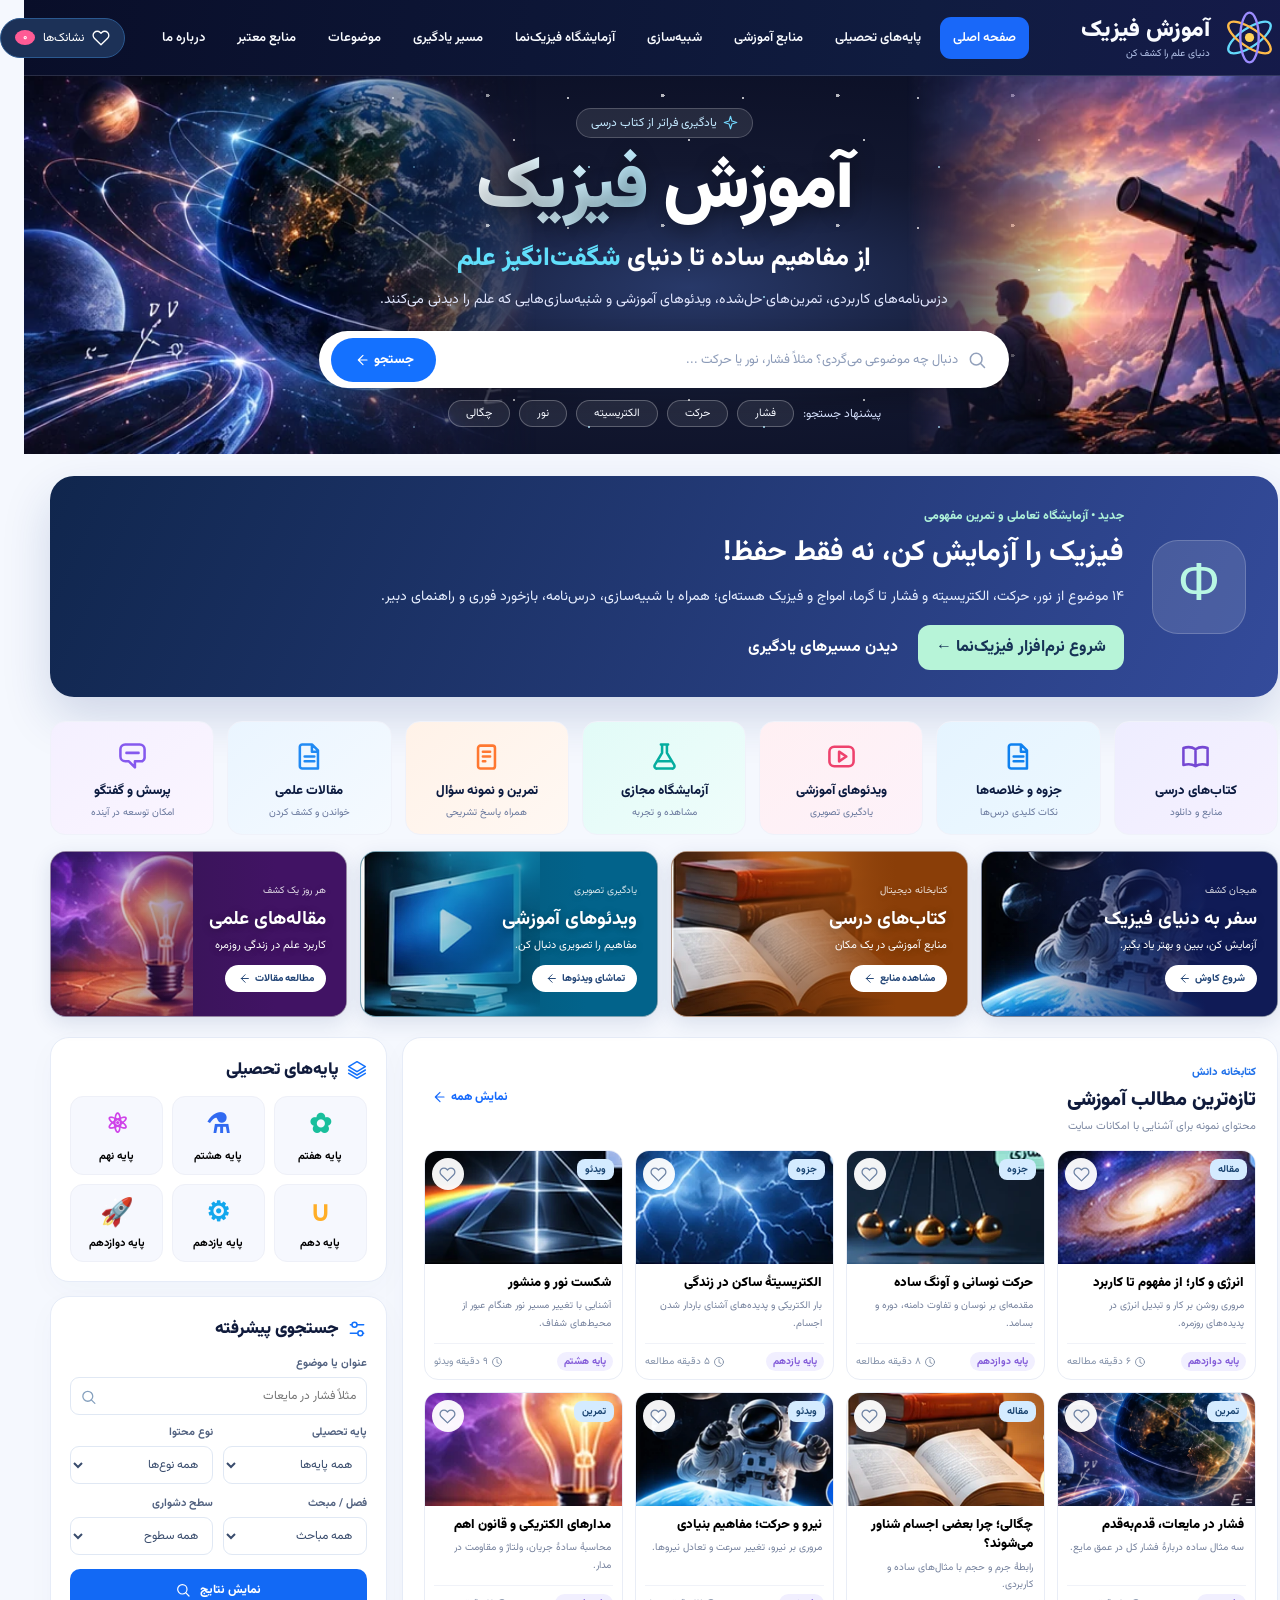
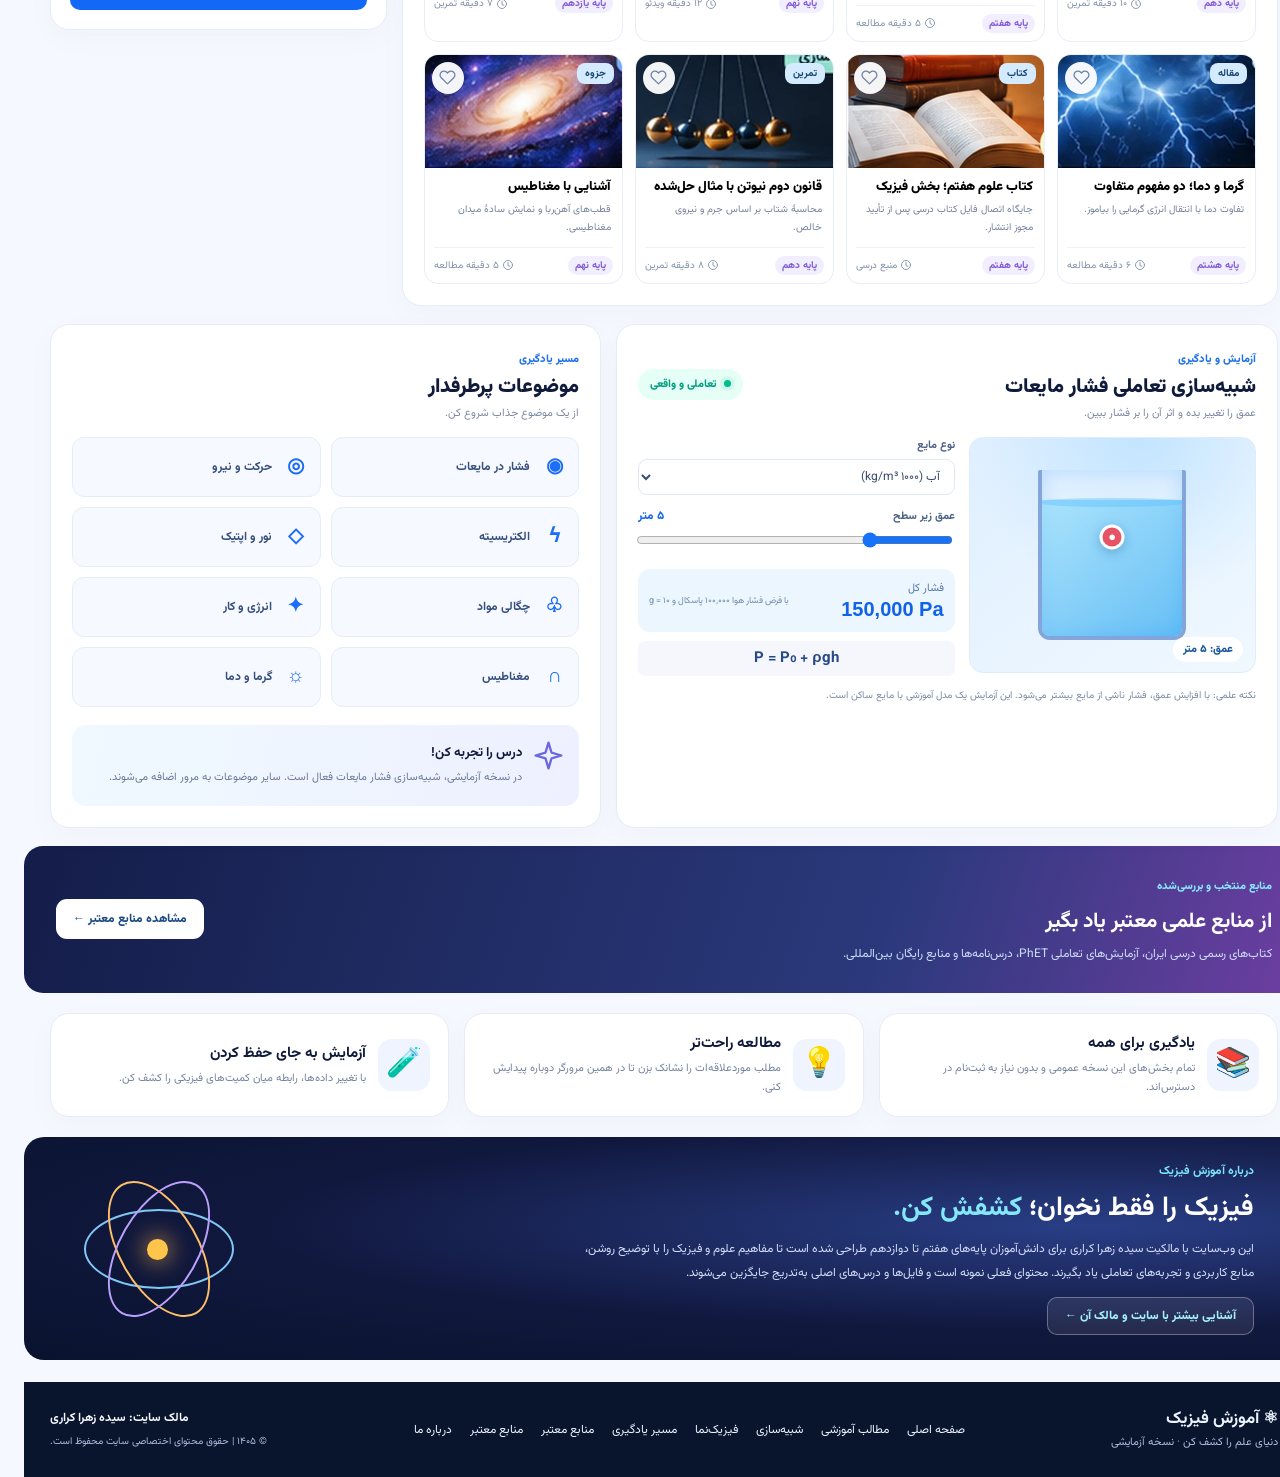
==== commit 53ef2130: "Feature Fiziknama and guided physics learning paths on existing homepage" ====
--- a/index.html
+++ b/index.html
@@ -48,7 +48,18 @@
 
 </style>
   <link rel="icon" href="[data-uri]" type="image/svg+xml">
-</head>
+<style id="fiziknama-promo-styles">
+.fiziknama-promo{margin-top:22px;margin-bottom:24px}
+.fiziknama-promo-inner{background:linear-gradient(115deg,#10264d,#344b9b);border-radius:24px;padding:27px 32px;color:#fff;display:flex;align-items:center;gap:28px;box-shadow:0 20px 48px rgba(20,47,116,.17)}
+.fiziknama-promo-icon{flex:none;width:94px;height:94px;border-radius:26px;display:grid;place-items:center;font-size:53px;color:#b8f7e3;background:rgba(255,255,255,.12);border:1px solid rgba(255,255,255,.19)}
+.fiziknama-promo-copy{flex:1;min-width:0}.fiziknama-promo-eyebrow{color:#aef1d9;font-size:12px;font-weight:800}
+.fiziknama-promo h2{color:#fff;margin:2px 0 8px;font-size:clamp(21px,2.5vw,29px)}.fiziknama-promo p{margin:0 0 14px;max-width:850px;line-height:1.95;color:#e7efff;font-size:14px}
+.fiziknama-promo-actions{display:flex;flex-wrap:wrap;gap:12px;align-items:center}
+.fiziknama-promo a{text-decoration:none}.fiziknama-promo-cta{background:#b7f4d8;color:#173356!important;padding:10px 18px;border-radius:12px;font-weight:800}
+.fiziknama-promo-secondary{color:#fff!important;padding:9px 8px;font-weight:700}
+.fiziknama-promo a:focus-visible{outline:3px solid #ffe48c;outline-offset:4px}
+@media(max-width:650px){.fiziknama-promo-inner{padding:20px 18px;border-radius:18px;gap:14px}.fiziknama-promo-icon{display:none}.fiziknama-promo h2{font-size:22px}}
+</style></head>
 <body>
   <svg class="svg-defs" xmlns="http://www.w3.org/2000/svg" aria-hidden="true">
     <symbol id="ico-search" viewBox="0 0 24 24"><circle cx="11" cy="11" r="7"/><path d="m16 16 5 5"/></symbol>
@@ -79,7 +90,7 @@
         <span><strong>آموزش فیزیک</strong><small>دنیای علم را کشف کن</small></span>
       </a>
       <nav id="main-nav" class="main-nav" aria-label="منوی اصلی">
-        <a class="active" href="#top">صفحه اصلی</a><a href="#grades">پایه‌های تحصیلی</a><a href="#resources">منابع آموزشی</a><a href="#simulator">شبیه‌سازی</a><a href="#topics">موضوعات</a><a href="sources.html">منابع معتبر</a><a href="about.html">درباره ما</a>
+        <a class="active" href="#top">صفحه اصلی</a><a href="#grades">پایه‌های تحصیلی</a><a href="#resources">منابع آموزشی</a><a href="#simulator">شبیه‌سازی</a><a href="fiziknama.html">آزمایشگاه فیزیک‌نما</a><a href="learning-path.html">مسیر یادگیری</a><a href="#topics">موضوعات</a><a href="sources.html">منابع معتبر</a><a href="about.html">درباره ما</a>
       </nav>
       <div class="header-actions"><button id="savedBtn" class="saved-btn" title="نشانک‌های من" aria-label="نمایش نشانک‌ها"><svg><use href="#ico-heart"/></svg><span>نشانک‌ها</span><b id="savedCount">۰</b></button><button id="menuBtn" class="menu-btn" aria-expanded="false" aria-controls="main-nav" aria-label="باز کردن منو"><span></span><span></span><span></span></button></div>
     </div>
@@ -96,6 +107,15 @@
         <div class="suggestions" aria-label="موضوعات پیشنهادی"><span>پیشنهاد جستجو:</span><button data-topic="فشار">فشار</button><button data-topic="حرکت">حرکت</button><button data-topic="الکتریسیته">الکتریسیته</button><button data-topic="نور">نور</button><button data-topic="چگالی">چگالی</button></div>
       </div>
     </section>
+    <section class="container fiziknama-promo" aria-labelledby="fiziknama-promo-title">
+<div class="fiziknama-promo-inner">
+<div class="fiziknama-promo-icon" aria-hidden="true">Φ</div>
+<div class="fiziknama-promo-copy"><span class="fiziknama-promo-eyebrow">جدید • آزمایشگاه تعاملی و تمرین مفهومی</span>
+<h2 id="fiziknama-promo-title">فیزیک را آزمایش کن، نه فقط حفظ!</h2>
+<p>۱۴ موضوع از نور، حرکت، الکتریسیته و فشار تا گرما، امواج و فیزیک هسته‌ای؛ همراه با شبیه‌سازی، درس‌نامه، بازخورد فوری و راهنمای دبیر.</p>
+<div class="fiziknama-promo-actions"><a href="fiziknama.html" class="fiziknama-promo-cta">شروع نرم‌افزار فیزیک‌نما ←</a>
+<a href="learning-path.html" class="fiziknama-promo-secondary">دیدن مسیرهای یادگیری</a></div></div>
+</div></section>
     <section class="container shortcuts" aria-label="دسترسی سریع">
       <button class="shortcut purple" data-type="کتاب"><span class="icon-box"><svg><use href="#ico-book"/></svg></span><strong>کتاب‌های درسی</strong><small>منابع و دانلود</small></button>
       <button class="shortcut blue" data-type="جزوه"><span class="icon-box"><svg><use href="#ico-file"/></svg></span><strong>جزوه و خلاصه‌ها</strong><small>نکات کلیدی درس‌ها</small></button>
@@ -131,7 +151,7 @@
     <section class="container bottom-cards" aria-label="راهنمای سایت"><div class="surface info-card"><div class="info-emoji">📚</div><div><h2>یادگیری برای همه</h2><p>تمام بخش‌های این نسخه عمومی و بدون نیاز به ثبت‌نام در دسترس‌اند.</p></div></div><div class="surface info-card"><div class="info-emoji">💡</div><div><h2>مطالعه راحت‌تر</h2><p>مطلب موردعلاقه‌ات را نشانک بزن تا در همین مرورگر دوباره پیدایش کنی.</p></div></div><div class="surface info-card"><div class="info-emoji">🧪</div><div><h2>آزمایش به جای حفظ کردن</h2><p>با تغییر داده‌ها، رابطه میان کمیت‌های فیزیکی را کشف کن.</p></div></div></section>
     <section class="container about" id="about"><div><div class="about-tag">درباره آموزش فیزیک</div><h2>فیزیک را فقط نخوان؛ <span>کشفش کن.</span></h2><p>این وب‌سایت با مالکیت سیده زهرا کراری برای دانش‌آموزان پایه‌های هفتم تا دوازدهم طراحی شده است تا مفاهیم علوم و فیزیک را با توضیح روشن، منابع کاربردی و تجربه‌های تعاملی یاد بگیرند. محتوای فعلی نمونه است و فایل‌ها و درس‌های اصلی به‌تدریج جایگزین می‌شوند.</p><a class="about-read-more" href="about.html">آشنایی بیشتر با سایت و مالک آن ←</a></div><div class="about-orbit" aria-hidden="true"><span class="orbit o1"></span><span class="orbit o2"></span><span class="orbit o3"></span><span class="orbit-core"></span></div></section>
   </main>
-  <footer class="footer"><div class="container footer-inner"><div><strong>⚛ آموزش فیزیک</strong><p>دنیای علم را کشف کن · نسخه آزمایشی</p></div><div class="footer-links"><a href="#top">صفحه اصلی</a><a href="#resources">مطالب آموزشی</a><a href="#simulator">شبیه‌سازی</a><a href="sources.html">منابع معتبر</a><a href="sources.html">منابع معتبر</a><a href="about.html">درباره ما</a></div><div class="footer-ownership"><strong>مالک سایت: سیده زهرا کراری</strong><small>© ۱۴۰۵ | حقوق محتوای اختصاصی سایت محفوظ است.</small></div></div></footer>
+  <footer class="footer"><div class="container footer-inner"><div><strong>⚛ آموزش فیزیک</strong><p>دنیای علم را کشف کن · نسخه آزمایشی</p></div><div class="footer-links"><a href="#top">صفحه اصلی</a><a href="#resources">مطالب آموزشی</a><a href="#simulator">شبیه‌سازی</a><a href="fiziknama.html">فیزیک‌نما</a><a href="learning-path.html">مسیر یادگیری</a><a href="sources.html">منابع معتبر</a><a href="sources.html">منابع معتبر</a><a href="about.html">درباره ما</a></div><div class="footer-ownership"><strong>مالک سایت: سیده زهرا کراری</strong><small>© ۱۴۰۵ | حقوق محتوای اختصاصی سایت محفوظ است.</small></div></div></footer>
   <div class="modal-backdrop" id="modalBackdrop" hidden><section class="content-modal" role="dialog" aria-modal="true" aria-labelledby="modalTitle"><button class="modal-close" id="modalClose" aria-label="بستن"><svg><use href="#ico-close"/></svg></button><div id="modalContent"></div></section></div>
   <div id="toast" role="status" aria-live="polite" class="toast" hidden></div>
   <script>
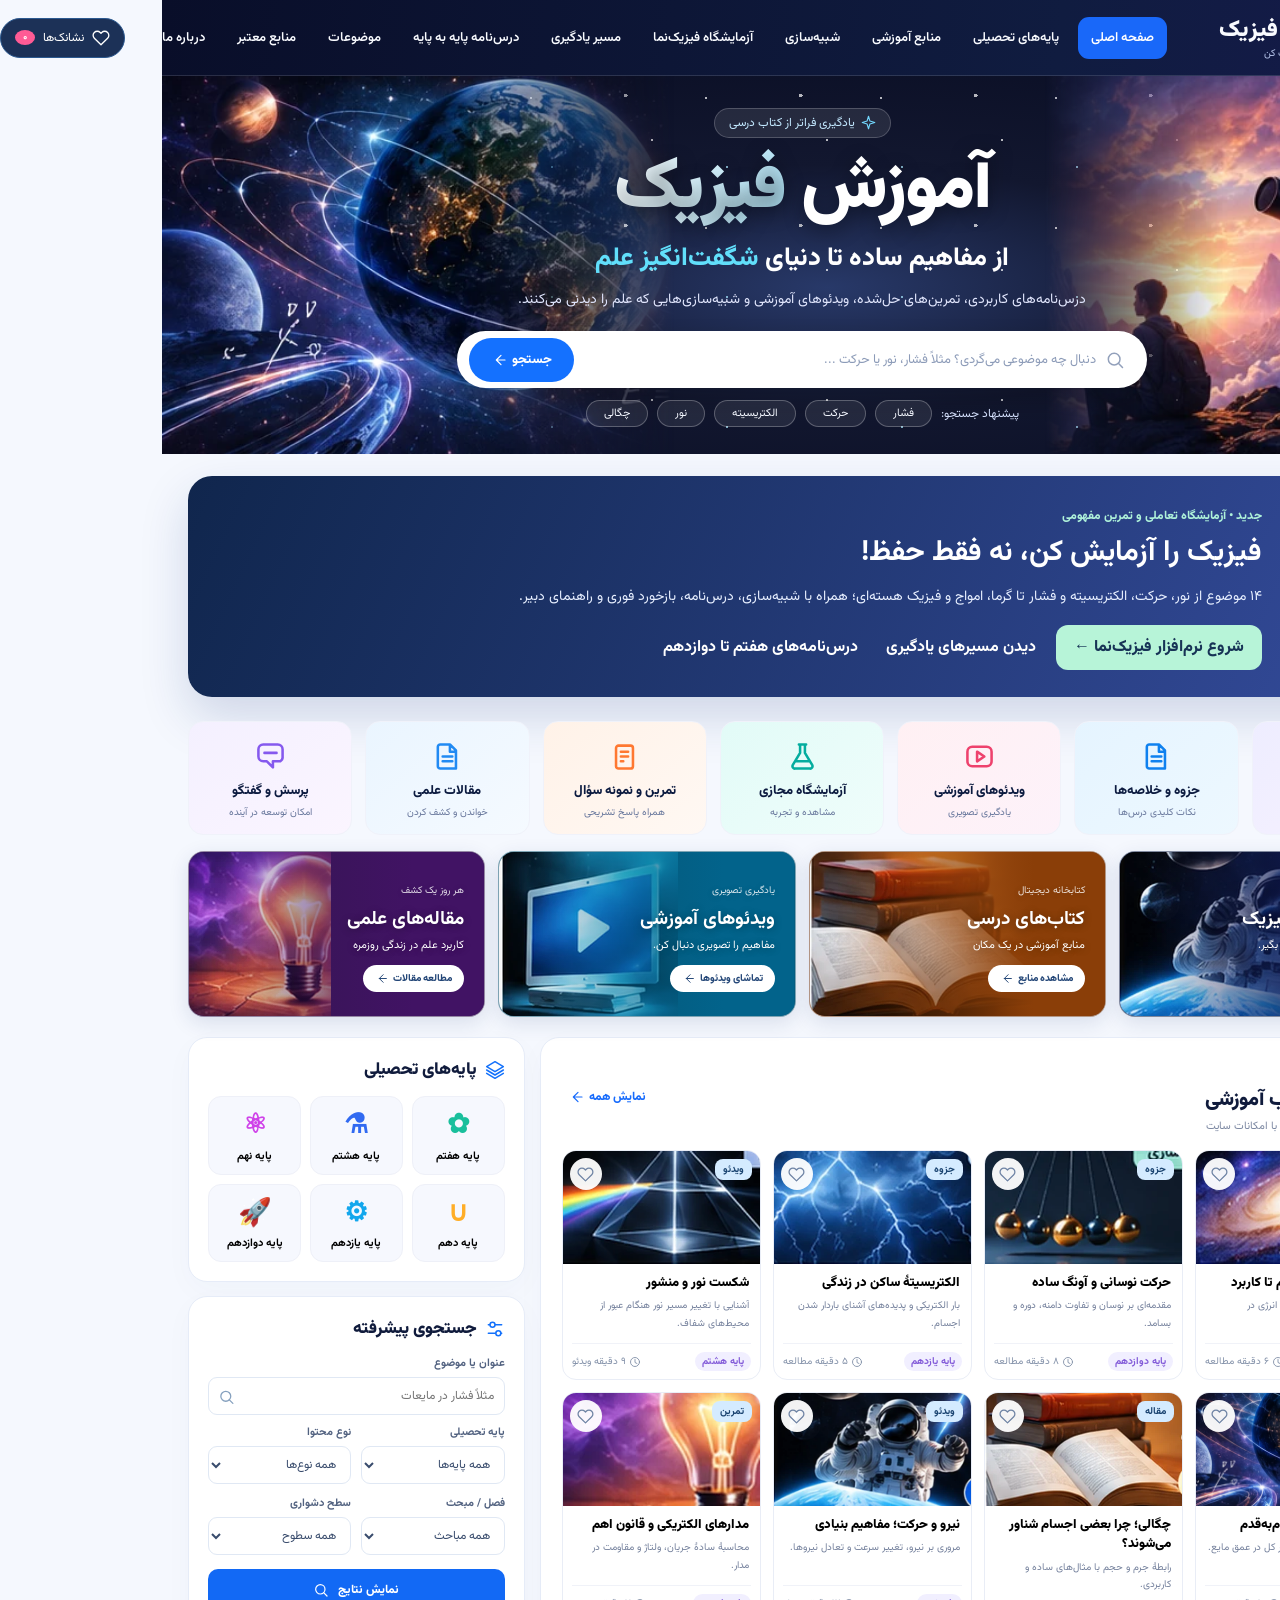
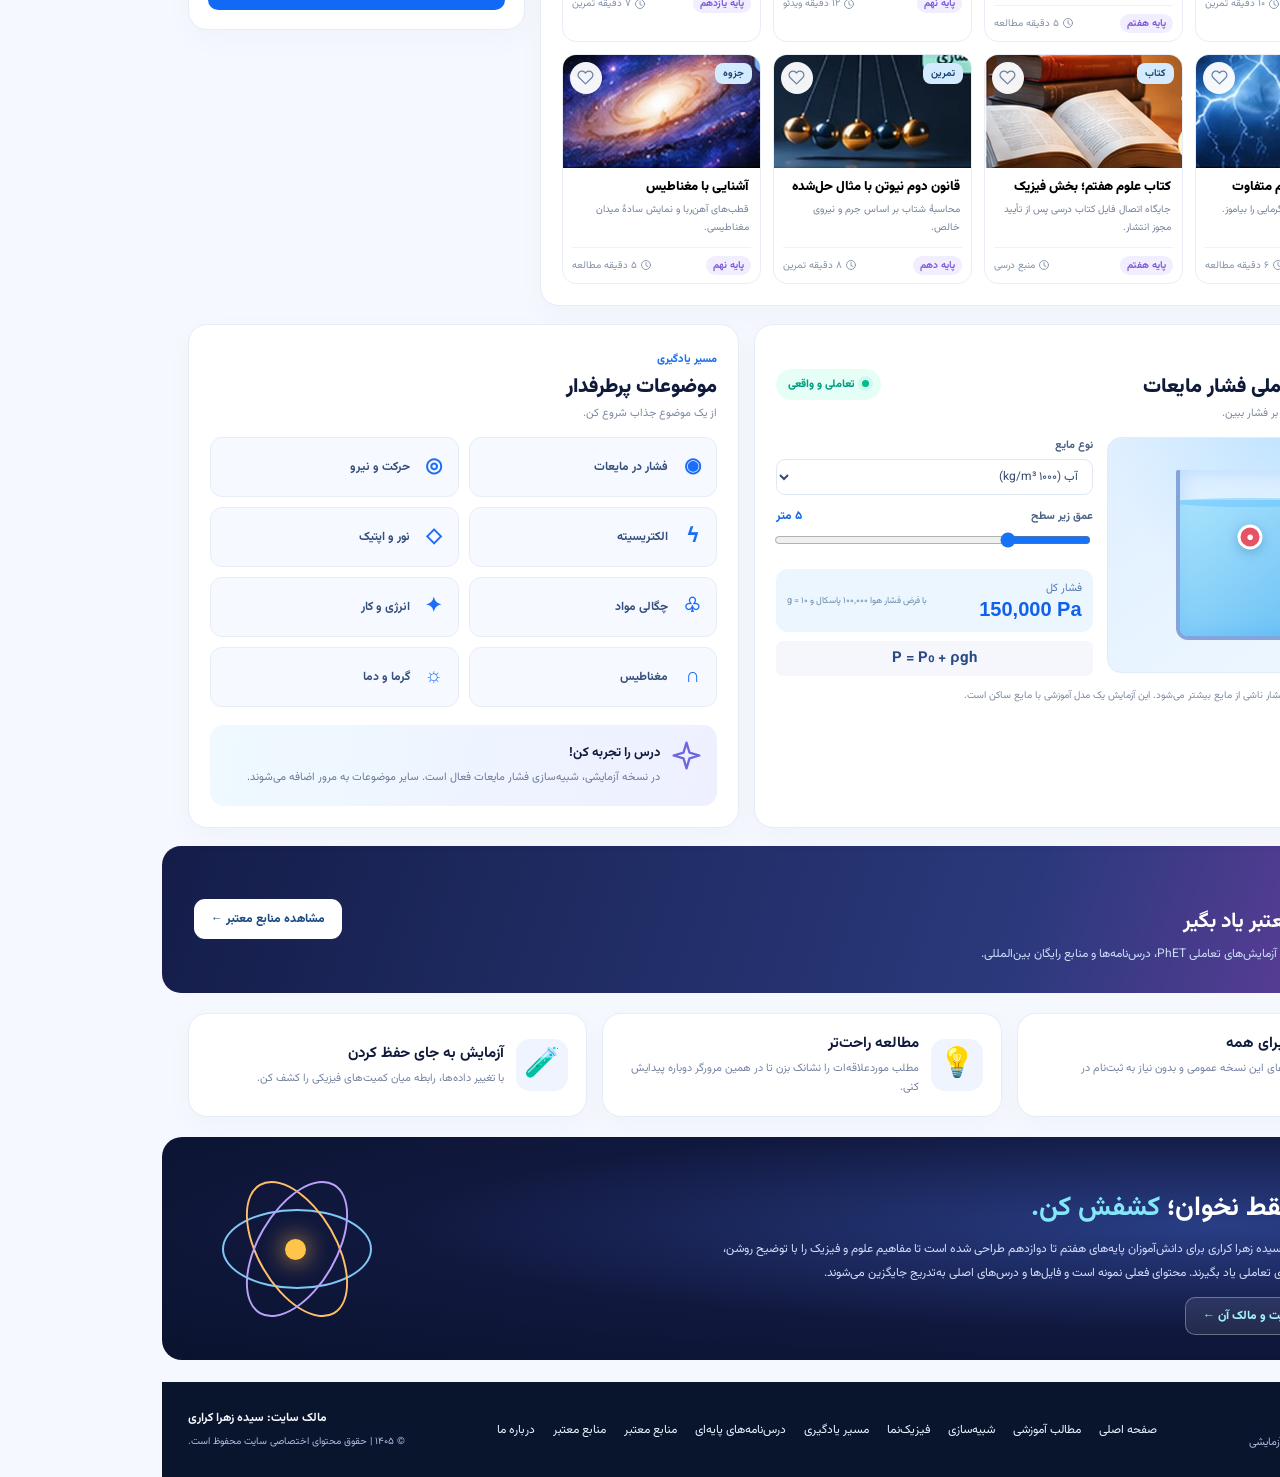
==== commit 287ea115: "Integrate grade 7–12 specialist lesson library into index.html" ====
--- a/index.html
+++ b/index.html
@@ -90,7 +90,7 @@
         <span><strong>آموزش فیزیک</strong><small>دنیای علم را کشف کن</small></span>
       </a>
       <nav id="main-nav" class="main-nav" aria-label="منوی اصلی">
-        <a class="active" href="#top">صفحه اصلی</a><a href="#grades">پایه‌های تحصیلی</a><a href="#resources">منابع آموزشی</a><a href="#simulator">شبیه‌سازی</a><a href="fiziknama.html">آزمایشگاه فیزیک‌نما</a><a href="learning-path.html">مسیر یادگیری</a><a href="#topics">موضوعات</a><a href="sources.html">منابع معتبر</a><a href="about.html">درباره ما</a>
+        <a class="active" href="#top">صفحه اصلی</a><a href="#grades">پایه‌های تحصیلی</a><a href="#resources">منابع آموزشی</a><a href="#simulator">شبیه‌سازی</a><a href="fiziknama.html">آزمایشگاه فیزیک‌نما</a><a href="learning-path.html">مسیر یادگیری</a><a href="curriculum.html">درس‌نامه پایه به پایه</a><a href="#topics">موضوعات</a><a href="sources.html">منابع معتبر</a><a href="about.html">درباره ما</a>
       </nav>
       <div class="header-actions"><button id="savedBtn" class="saved-btn" title="نشانک‌های من" aria-label="نمایش نشانک‌ها"><svg><use href="#ico-heart"/></svg><span>نشانک‌ها</span><b id="savedCount">۰</b></button><button id="menuBtn" class="menu-btn" aria-expanded="false" aria-controls="main-nav" aria-label="باز کردن منو"><span></span><span></span><span></span></button></div>
     </div>
@@ -114,7 +114,7 @@
 <h2 id="fiziknama-promo-title">فیزیک را آزمایش کن، نه فقط حفظ!</h2>
 <p>۱۴ موضوع از نور، حرکت، الکتریسیته و فشار تا گرما، امواج و فیزیک هسته‌ای؛ همراه با شبیه‌سازی، درس‌نامه، بازخورد فوری و راهنمای دبیر.</p>
 <div class="fiziknama-promo-actions"><a href="fiziknama.html" class="fiziknama-promo-cta">شروع نرم‌افزار فیزیک‌نما ←</a>
-<a href="learning-path.html" class="fiziknama-promo-secondary">دیدن مسیرهای یادگیری</a></div></div>
+<a href="learning-path.html" class="fiziknama-promo-secondary">دیدن مسیرهای یادگیری</a><a href="curriculum.html" class="fiziknama-promo-secondary">درس‌نامه‌های هفتم تا دوازدهم</a></div></div>
 </div></section>
     <section class="container shortcuts" aria-label="دسترسی سریع">
       <button class="shortcut purple" data-type="کتاب"><span class="icon-box"><svg><use href="#ico-book"/></svg></span><strong>کتاب‌های درسی</strong><small>منابع و دانلود</small></button>
@@ -151,7 +151,7 @@
     <section class="container bottom-cards" aria-label="راهنمای سایت"><div class="surface info-card"><div class="info-emoji">📚</div><div><h2>یادگیری برای همه</h2><p>تمام بخش‌های این نسخه عمومی و بدون نیاز به ثبت‌نام در دسترس‌اند.</p></div></div><div class="surface info-card"><div class="info-emoji">💡</div><div><h2>مطالعه راحت‌تر</h2><p>مطلب موردعلاقه‌ات را نشانک بزن تا در همین مرورگر دوباره پیدایش کنی.</p></div></div><div class="surface info-card"><div class="info-emoji">🧪</div><div><h2>آزمایش به جای حفظ کردن</h2><p>با تغییر داده‌ها، رابطه میان کمیت‌های فیزیکی را کشف کن.</p></div></div></section>
     <section class="container about" id="about"><div><div class="about-tag">درباره آموزش فیزیک</div><h2>فیزیک را فقط نخوان؛ <span>کشفش کن.</span></h2><p>این وب‌سایت با مالکیت سیده زهرا کراری برای دانش‌آموزان پایه‌های هفتم تا دوازدهم طراحی شده است تا مفاهیم علوم و فیزیک را با توضیح روشن، منابع کاربردی و تجربه‌های تعاملی یاد بگیرند. محتوای فعلی نمونه است و فایل‌ها و درس‌های اصلی به‌تدریج جایگزین می‌شوند.</p><a class="about-read-more" href="about.html">آشنایی بیشتر با سایت و مالک آن ←</a></div><div class="about-orbit" aria-hidden="true"><span class="orbit o1"></span><span class="orbit o2"></span><span class="orbit o3"></span><span class="orbit-core"></span></div></section>
   </main>
-  <footer class="footer"><div class="container footer-inner"><div><strong>⚛ آموزش فیزیک</strong><p>دنیای علم را کشف کن · نسخه آزمایشی</p></div><div class="footer-links"><a href="#top">صفحه اصلی</a><a href="#resources">مطالب آموزشی</a><a href="#simulator">شبیه‌سازی</a><a href="fiziknama.html">فیزیک‌نما</a><a href="learning-path.html">مسیر یادگیری</a><a href="sources.html">منابع معتبر</a><a href="sources.html">منابع معتبر</a><a href="about.html">درباره ما</a></div><div class="footer-ownership"><strong>مالک سایت: سیده زهرا کراری</strong><small>© ۱۴۰۵ | حقوق محتوای اختصاصی سایت محفوظ است.</small></div></div></footer>
+  <footer class="footer"><div class="container footer-inner"><div><strong>⚛ آموزش فیزیک</strong><p>دنیای علم را کشف کن · نسخه آزمایشی</p></div><div class="footer-links"><a href="#top">صفحه اصلی</a><a href="#resources">مطالب آموزشی</a><a href="#simulator">شبیه‌سازی</a><a href="fiziknama.html">فیزیک‌نما</a><a href="learning-path.html">مسیر یادگیری</a><a href="curriculum.html">درس‌نامه‌های پایه‌ای</a><a href="sources.html">منابع معتبر</a><a href="sources.html">منابع معتبر</a><a href="about.html">درباره ما</a></div><div class="footer-ownership"><strong>مالک سایت: سیده زهرا کراری</strong><small>© ۱۴۰۵ | حقوق محتوای اختصاصی سایت محفوظ است.</small></div></div></footer>
   <div class="modal-backdrop" id="modalBackdrop" hidden><section class="content-modal" role="dialog" aria-modal="true" aria-labelledby="modalTitle"><button class="modal-close" id="modalClose" aria-label="بستن"><svg><use href="#ico-close"/></svg></button><div id="modalContent"></div></section></div>
   <div id="toast" role="status" aria-live="polite" class="toast" hidden></div>
   <script>
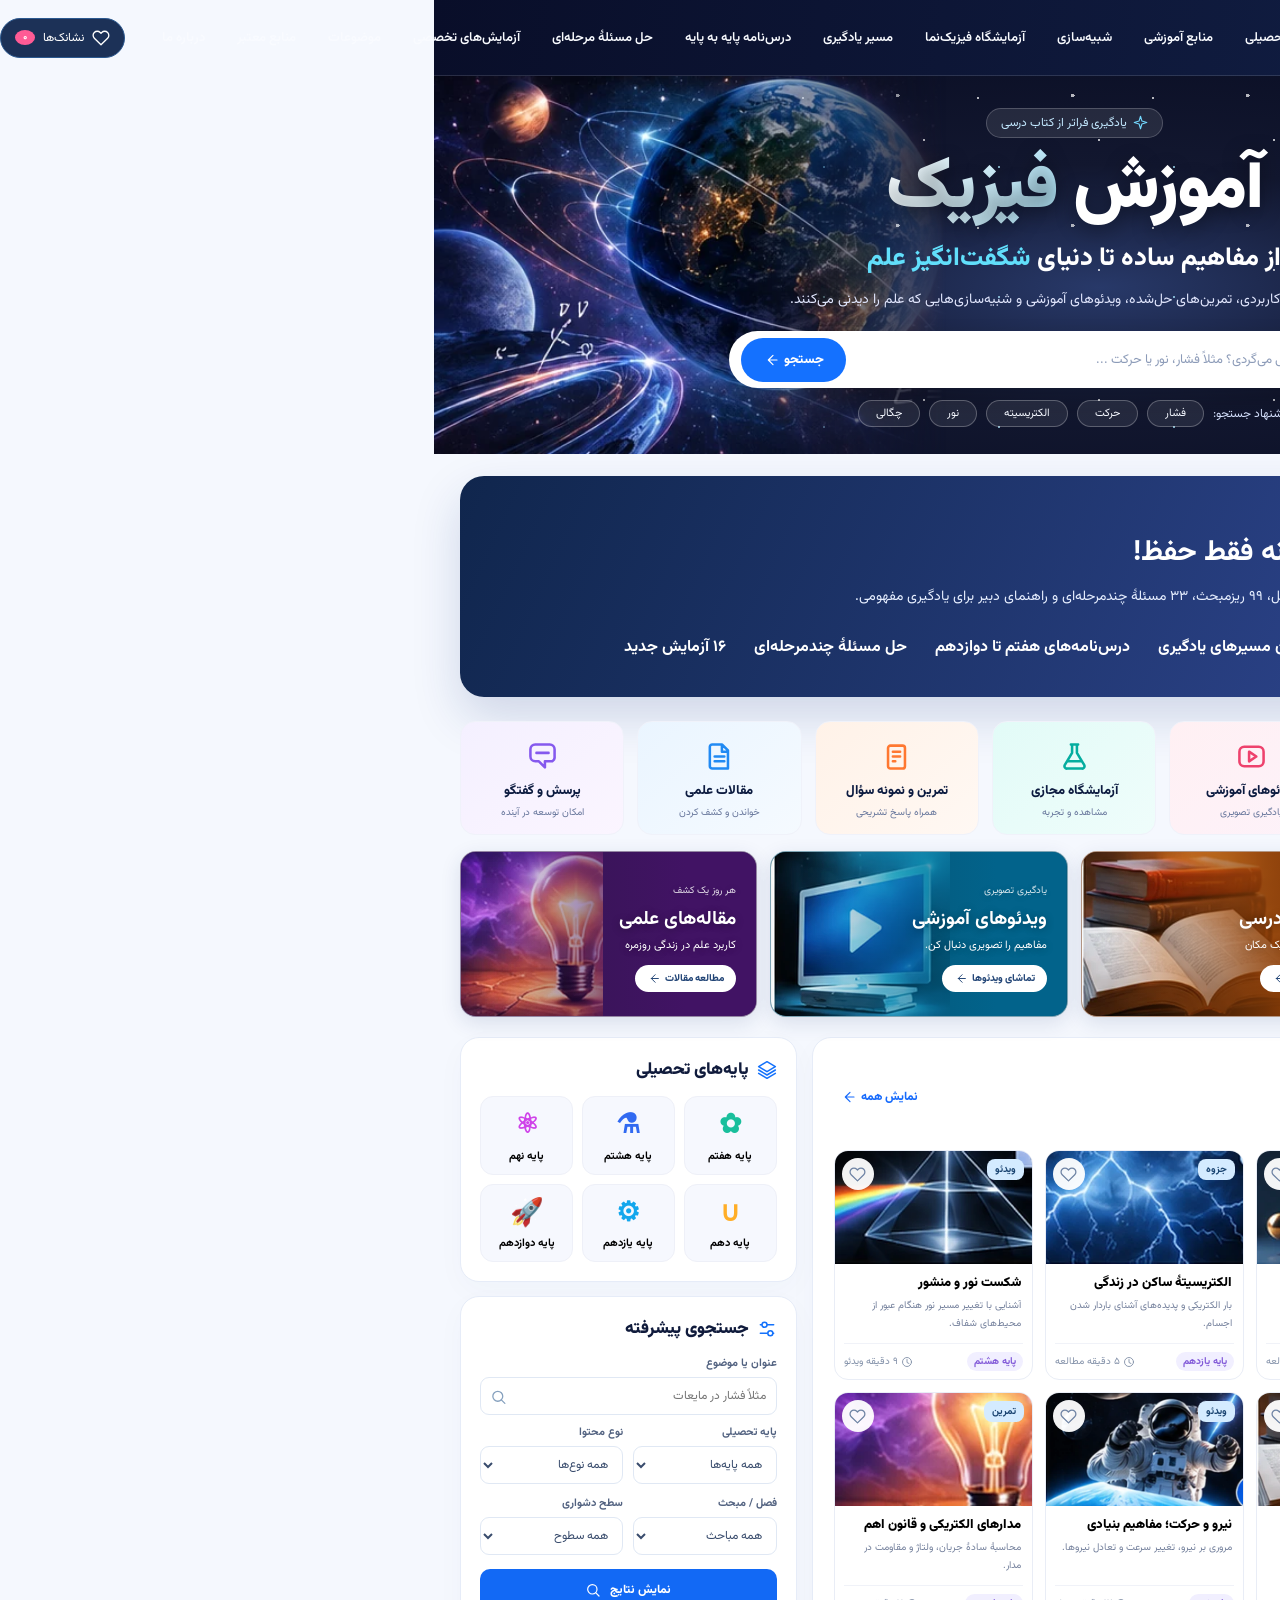
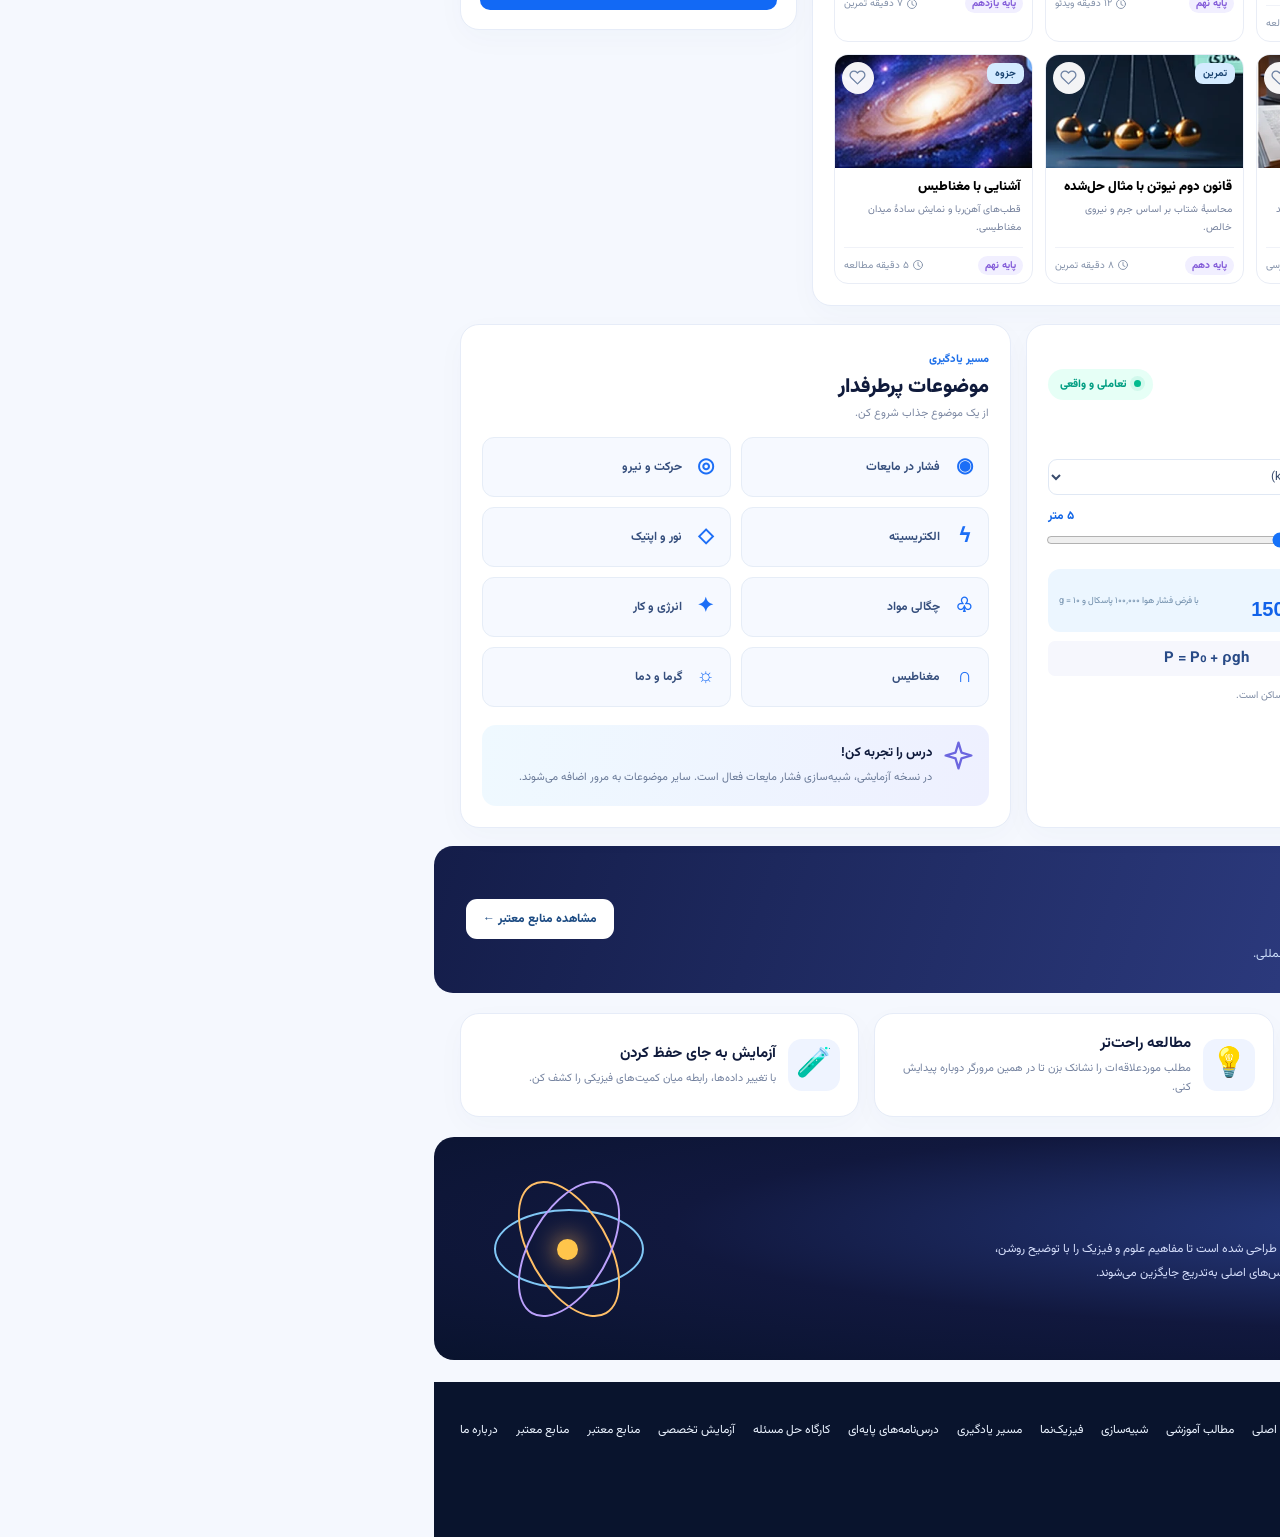
==== commit e438c22a: "Connect advanced physics labs and guided problems from index.html" ====
--- a/index.html
+++ b/index.html
@@ -90,7 +90,7 @@
         <span><strong>آموزش فیزیک</strong><small>دنیای علم را کشف کن</small></span>
       </a>
       <nav id="main-nav" class="main-nav" aria-label="منوی اصلی">
-        <a class="active" href="#top">صفحه اصلی</a><a href="#grades">پایه‌های تحصیلی</a><a href="#resources">منابع آموزشی</a><a href="#simulator">شبیه‌سازی</a><a href="fiziknama.html">آزمایشگاه فیزیک‌نما</a><a href="learning-path.html">مسیر یادگیری</a><a href="curriculum.html">درس‌نامه پایه به پایه</a><a href="#topics">موضوعات</a><a href="sources.html">منابع معتبر</a><a href="about.html">درباره ما</a>
+        <a class="active" href="#top">صفحه اصلی</a><a href="#grades">پایه‌های تحصیلی</a><a href="#resources">منابع آموزشی</a><a href="#simulator">شبیه‌سازی</a><a href="fiziknama.html">آزمایشگاه فیزیک‌نما</a><a href="learning-path.html">مسیر یادگیری</a><a href="curriculum.html">درس‌نامه پایه به پایه</a><a href="practice.html">حل مسئلهٔ مرحله‌ای</a><a href="labs-plus.html">آزمایش‌های تخصصی</a><a href="#topics">موضوعات</a><a href="sources.html">منابع معتبر</a><a href="about.html">درباره ما</a>
       </nav>
       <div class="header-actions"><button id="savedBtn" class="saved-btn" title="نشانک‌های من" aria-label="نمایش نشانک‌ها"><svg><use href="#ico-heart"/></svg><span>نشانک‌ها</span><b id="savedCount">۰</b></button><button id="menuBtn" class="menu-btn" aria-expanded="false" aria-controls="main-nav" aria-label="باز کردن منو"><span></span><span></span><span></span></button></div>
     </div>
@@ -112,9 +112,9 @@
 <div class="fiziknama-promo-icon" aria-hidden="true">Φ</div>
 <div class="fiziknama-promo-copy"><span class="fiziknama-promo-eyebrow">جدید • آزمایشگاه تعاملی و تمرین مفهومی</span>
 <h2 id="fiziknama-promo-title">فیزیک را آزمایش کن، نه فقط حفظ!</h2>
-<p>۱۴ موضوع از نور، حرکت، الکتریسیته و فشار تا گرما، امواج و فیزیک هسته‌ای؛ همراه با شبیه‌سازی، درس‌نامه، بازخورد فوری و راهنمای دبیر.</p>
+<p>۱۴ شبیه‌سازی اصلی، ۱۶ آزمایش تخصصی مستقل، ۹۹ ریزمبحث، ۳۳ مسئلهٔ چندمرحله‌ای و راهنمای دبیر برای یادگیری مفهومی.</p>
 <div class="fiziknama-promo-actions"><a href="fiziknama.html" class="fiziknama-promo-cta">شروع نرم‌افزار فیزیک‌نما ←</a>
-<a href="learning-path.html" class="fiziknama-promo-secondary">دیدن مسیرهای یادگیری</a><a href="curriculum.html" class="fiziknama-promo-secondary">درس‌نامه‌های هفتم تا دوازدهم</a></div></div>
+<a href="learning-path.html" class="fiziknama-promo-secondary">دیدن مسیرهای یادگیری</a><a href="curriculum.html" class="fiziknama-promo-secondary">درس‌نامه‌های هفتم تا دوازدهم</a><a href="practice.html" class="fiziknama-promo-secondary">حل مسئلهٔ چندمرحله‌ای</a><a href="labs-plus.html" class="fiziknama-promo-secondary">۱۶ آزمایش جدید</a></div></div>
 </div></section>
     <section class="container shortcuts" aria-label="دسترسی سریع">
       <button class="shortcut purple" data-type="کتاب"><span class="icon-box"><svg><use href="#ico-book"/></svg></span><strong>کتاب‌های درسی</strong><small>منابع و دانلود</small></button>
@@ -151,7 +151,7 @@
     <section class="container bottom-cards" aria-label="راهنمای سایت"><div class="surface info-card"><div class="info-emoji">📚</div><div><h2>یادگیری برای همه</h2><p>تمام بخش‌های این نسخه عمومی و بدون نیاز به ثبت‌نام در دسترس‌اند.</p></div></div><div class="surface info-card"><div class="info-emoji">💡</div><div><h2>مطالعه راحت‌تر</h2><p>مطلب موردعلاقه‌ات را نشانک بزن تا در همین مرورگر دوباره پیدایش کنی.</p></div></div><div class="surface info-card"><div class="info-emoji">🧪</div><div><h2>آزمایش به جای حفظ کردن</h2><p>با تغییر داده‌ها، رابطه میان کمیت‌های فیزیکی را کشف کن.</p></div></div></section>
     <section class="container about" id="about"><div><div class="about-tag">درباره آموزش فیزیک</div><h2>فیزیک را فقط نخوان؛ <span>کشفش کن.</span></h2><p>این وب‌سایت با مالکیت سیده زهرا کراری برای دانش‌آموزان پایه‌های هفتم تا دوازدهم طراحی شده است تا مفاهیم علوم و فیزیک را با توضیح روشن، منابع کاربردی و تجربه‌های تعاملی یاد بگیرند. محتوای فعلی نمونه است و فایل‌ها و درس‌های اصلی به‌تدریج جایگزین می‌شوند.</p><a class="about-read-more" href="about.html">آشنایی بیشتر با سایت و مالک آن ←</a></div><div class="about-orbit" aria-hidden="true"><span class="orbit o1"></span><span class="orbit o2"></span><span class="orbit o3"></span><span class="orbit-core"></span></div></section>
   </main>
-  <footer class="footer"><div class="container footer-inner"><div><strong>⚛ آموزش فیزیک</strong><p>دنیای علم را کشف کن · نسخه آزمایشی</p></div><div class="footer-links"><a href="#top">صفحه اصلی</a><a href="#resources">مطالب آموزشی</a><a href="#simulator">شبیه‌سازی</a><a href="fiziknama.html">فیزیک‌نما</a><a href="learning-path.html">مسیر یادگیری</a><a href="curriculum.html">درس‌نامه‌های پایه‌ای</a><a href="sources.html">منابع معتبر</a><a href="sources.html">منابع معتبر</a><a href="about.html">درباره ما</a></div><div class="footer-ownership"><strong>مالک سایت: سیده زهرا کراری</strong><small>© ۱۴۰۵ | حقوق محتوای اختصاصی سایت محفوظ است.</small></div></div></footer>
+  <footer class="footer"><div class="container footer-inner"><div><strong>⚛ آموزش فیزیک</strong><p>دنیای علم را کشف کن · نسخه آزمایشی</p></div><div class="footer-links"><a href="#top">صفحه اصلی</a><a href="#resources">مطالب آموزشی</a><a href="#simulator">شبیه‌سازی</a><a href="fiziknama.html">فیزیک‌نما</a><a href="learning-path.html">مسیر یادگیری</a><a href="curriculum.html">درس‌نامه‌های پایه‌ای</a><a href="practice.html">کارگاه حل مسئله</a><a href="labs-plus.html">آزمایش تخصصی</a><a href="sources.html">منابع معتبر</a><a href="sources.html">منابع معتبر</a><a href="about.html">درباره ما</a></div><div class="footer-ownership"><strong>مالک سایت: سیده زهرا کراری</strong><small>© ۱۴۰۵ | حقوق محتوای اختصاصی سایت محفوظ است.</small></div></div></footer>
   <div class="modal-backdrop" id="modalBackdrop" hidden><section class="content-modal" role="dialog" aria-modal="true" aria-labelledby="modalTitle"><button class="modal-close" id="modalClose" aria-label="بستن"><svg><use href="#ico-close"/></svg></button><div id="modalContent"></div></section></div>
   <div id="toast" role="status" aria-live="polite" class="toast" hidden></div>
   <script>
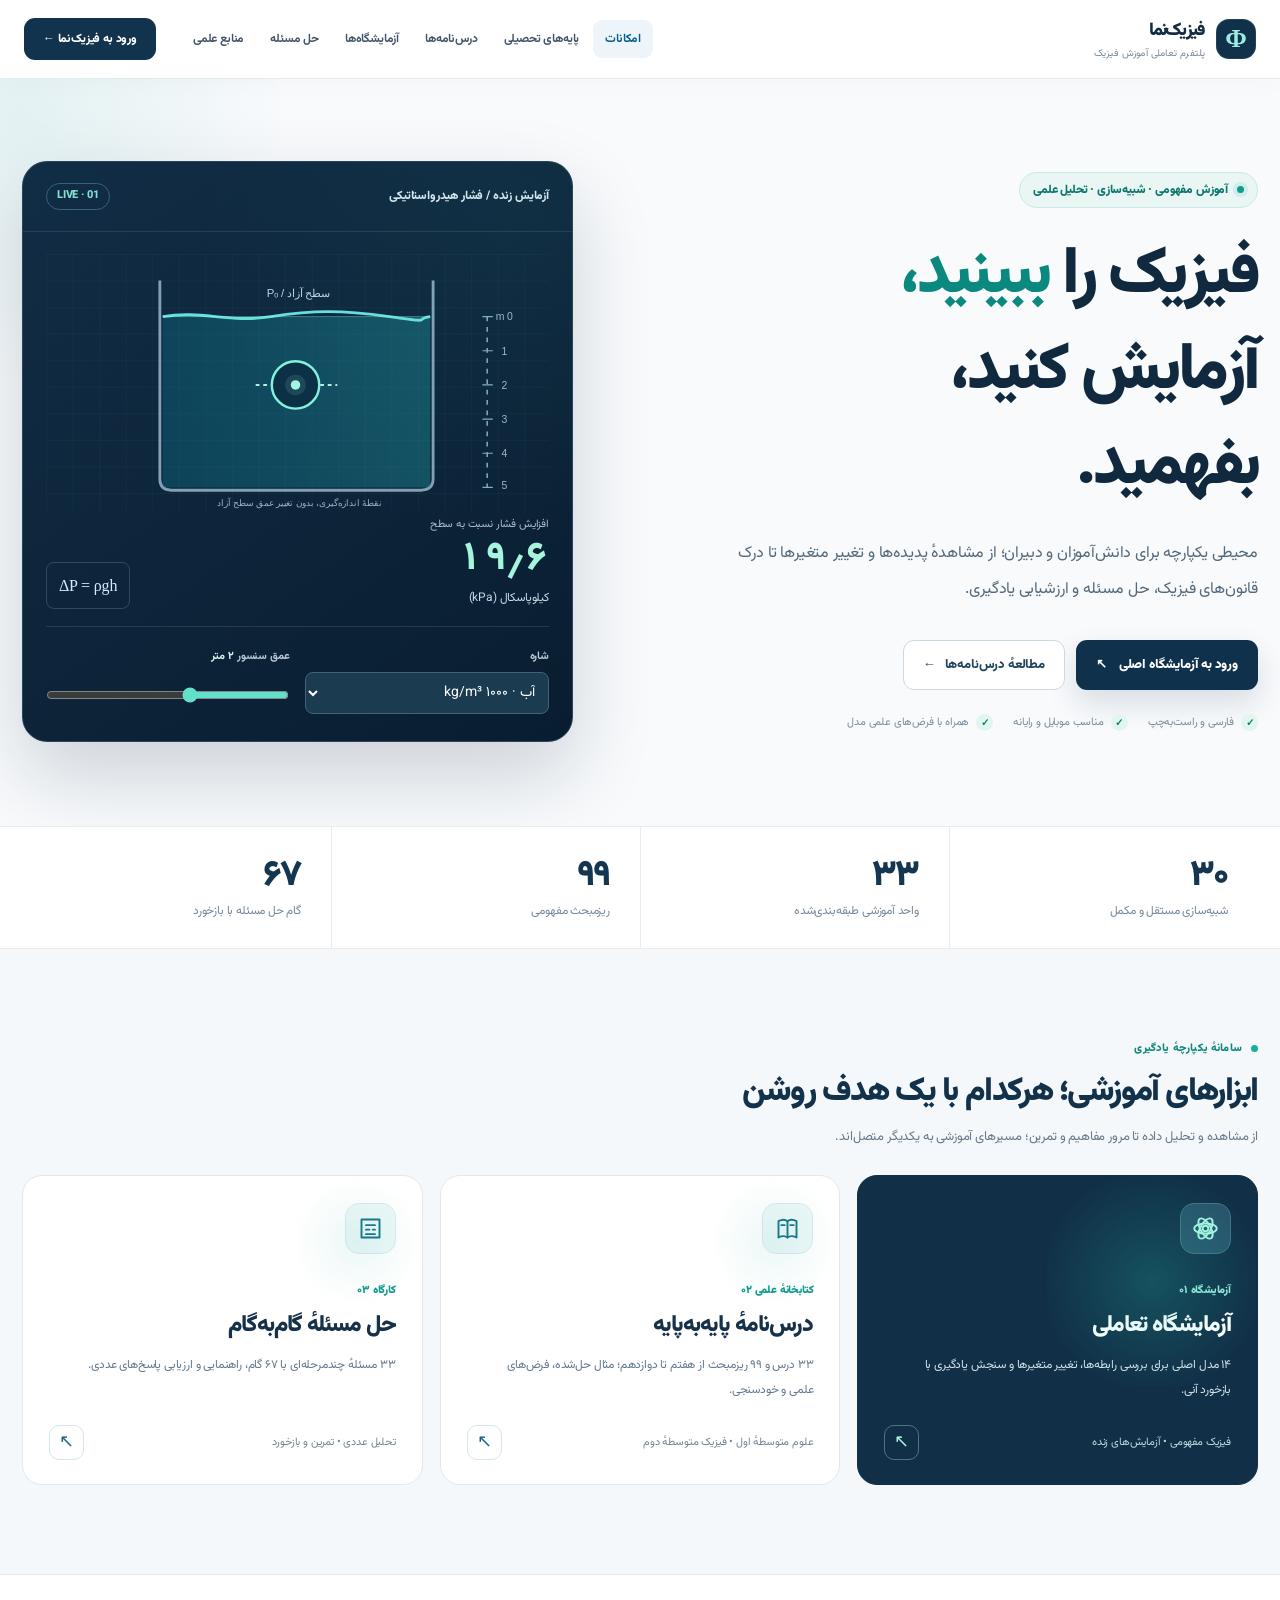
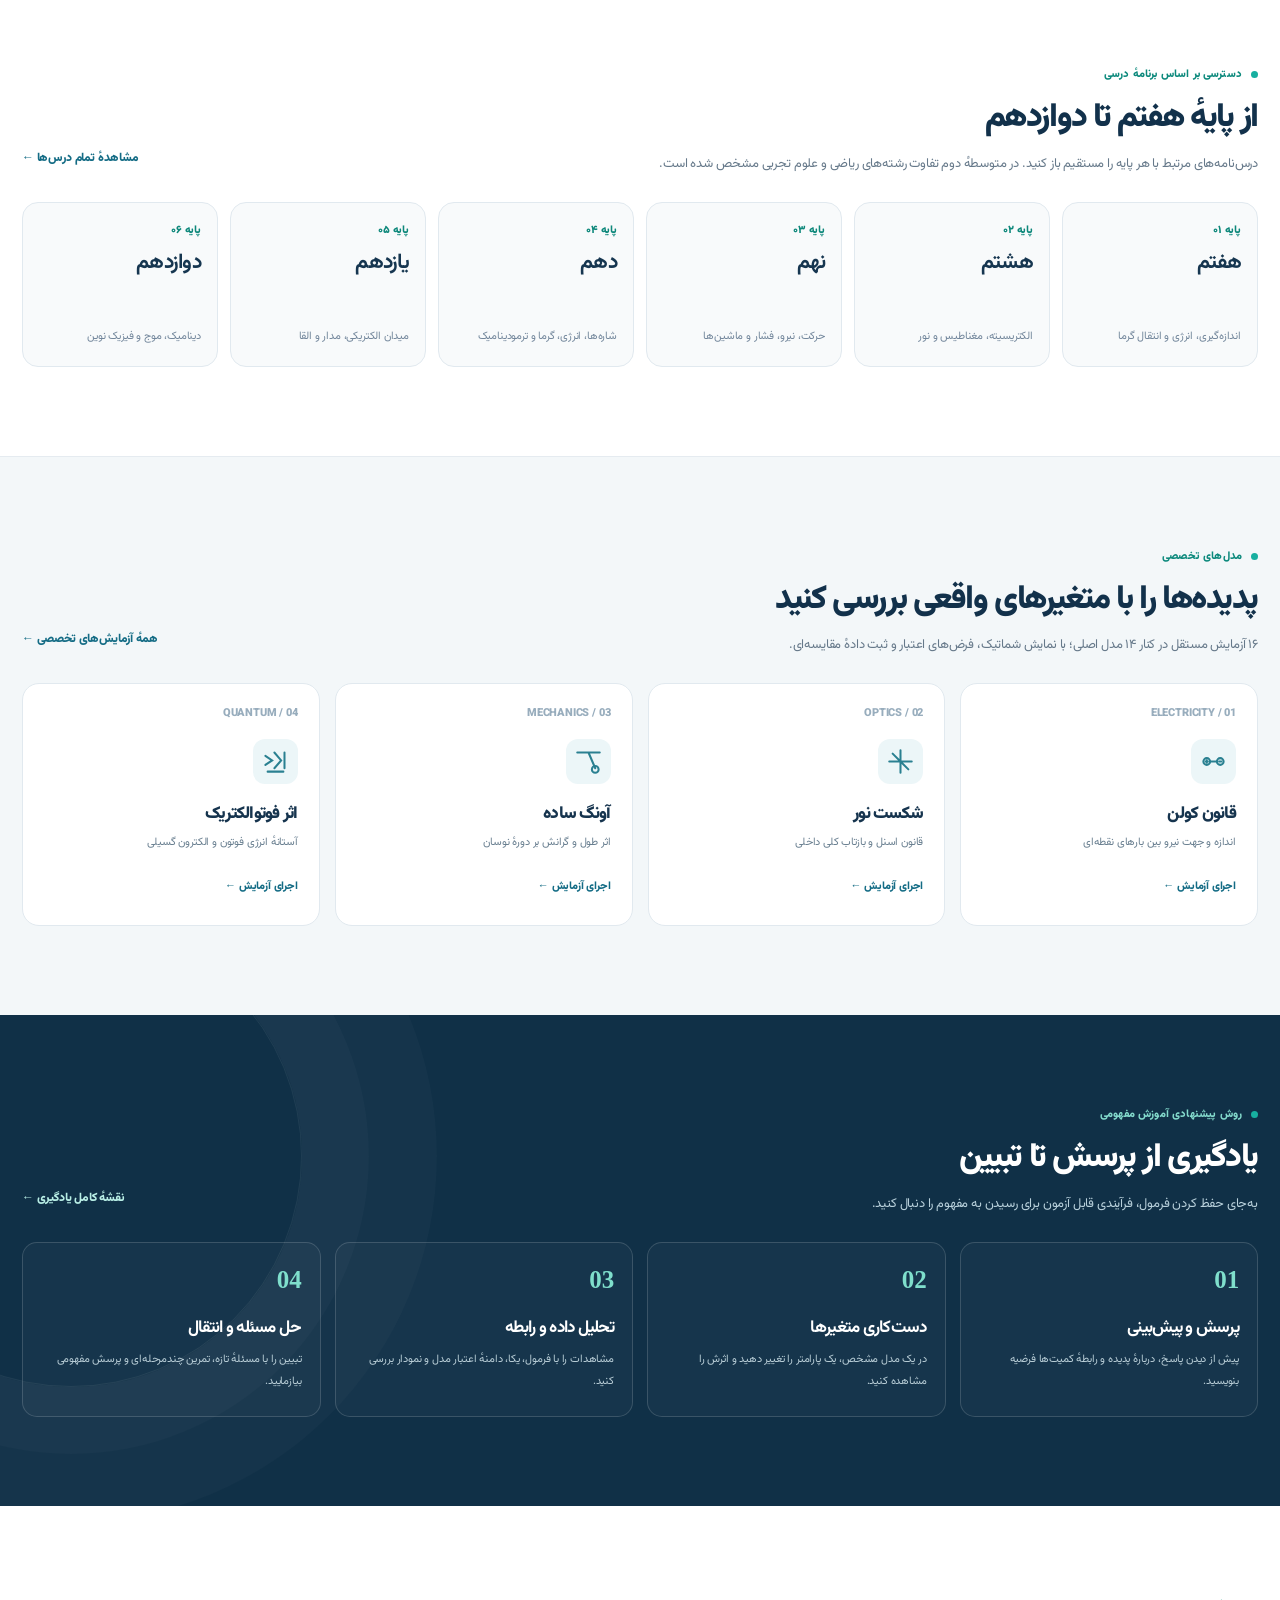
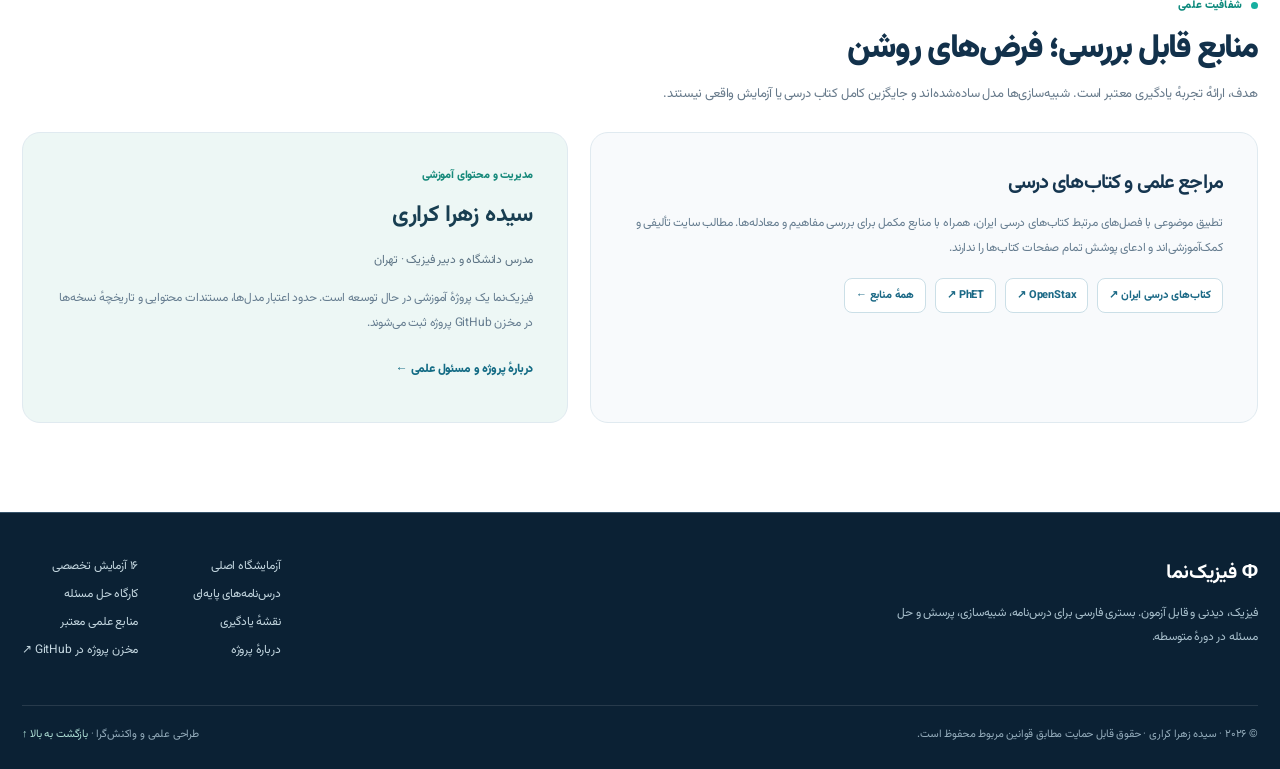
==== commit 3da7cf7c: "Redesign homepage as modern scientific learning platform with interactive hydrostatic demo and clear" ====
--- a/index.html
+++ b/index.html
@@ -1,271 +1,355 @@
 <!doctype html>
-<html lang="fa" dir="rtl">
+<html lang="fa" dir="rtl" data-ui="scientific-2026" data-page="home">
 <head>
-  <meta charset="utf-8">
-  <meta name="viewport" content="width=device-width,initial-scale=1">
-  <meta name="color-scheme" content="light">
-  <meta name="theme-color" content="#0b1432">
-  <meta name="description" content="آموزش فیزیک و علوم تجربی برای پایه‌های هفتم تا دوازدهم؛ درس‌نامه، نمونه سؤال، ویدئو، کتابخانه و شبیه‌سازی‌های تعاملی.">
-  <meta name="author" content="سیده زهرا کراری">
-  <title>آموزش فیزیک | دنیای علم را کشف کن</title>
-  <link rel="preconnect" href="https://fonts.googleapis.com">
-  <link rel="preconnect" href="https://fonts.gstatic.com" crossorigin>
-  <link href="https://fonts.googleapis.com/css2?family=Vazirmatn:wght@400;500;600;700;800;900&display=swap" rel="stylesheet">
-  <style>
-:root{--ink:#101b3c;--muted:#6a7895;--blue:#1264f7;--cyan:#38c8ed;--line:#e6ecf8;--surface:#fff;--bg:#f5f8fe;--radius:19px;--shadow:0 15px 45px rgba(25,47,89,.07)}
-*{box-sizing:border-box}html{scroll-behavior:smooth;scroll-padding-top:88px}body{margin:0;font-family:Vazirmatn,Tahoma,sans-serif;color:var(--ink);background:var(--bg);-webkit-font-smoothing:antialiased}a{color:inherit;text-decoration:none}button,input,select{font:inherit}button{cursor:pointer}button:focus-visible,a:focus-visible,input:focus-visible,select:focus-visible{outline:3px solid #79cdf9;outline-offset:3px}svg{width:20px;height:20px;stroke:currentColor;stroke-width:1.8;stroke-linecap:round;stroke-linejoin:round;fill:none;vertical-align:middle;flex-shrink:0}.svg-defs{position:absolute;width:0;height:0;overflow:hidden}.container{max-width:1470px;margin-inline:auto;padding-inline:26px}.sr-only{position:absolute;width:1px;height:1px;overflow:hidden;clip:rect(0,0,0,0);white-space:nowrap}.skip-link{position:absolute;z-index:30;top:-60px;right:20px;background:#fff;color:#10234f;padding:10px 20px}.skip-link:focus{top:10px}
-.topbar{height:76px;color:#f9fbff;background:linear-gradient(97deg,#090e29 0%,#101c40 70%,#151a4a 100%);position:relative;z-index:20;border-bottom:1px solid rgba(255,255,255,.13)}.topbar-inner{height:100%;display:flex;align-items:center;justify-content:space-between;gap:24px}.brand{display:flex;align-items:center;gap:11px;min-width:225px}.brand-atom{height:57px;width:57px;stroke:none}.brand strong{display:block;font-size:23px;font-weight:900;line-height:1.4}.brand small{font-size:10px;color:#b8c7ed;display:block}.main-nav{display:flex;align-items:center;gap:6px;white-space:nowrap}.main-nav a{padding:11px 13px;border-radius:11px;font-size:13px;font-weight:600;transition:background .2s}.main-nav a:hover,.main-nav a.active{background:#1968f9;color:#fff}.header-actions{display:flex;gap:10px;align-items:center}.saved-btn{display:flex;gap:8px;align-items:center;padding:10px 14px;background:#1c3157;color:#fff;border:1px solid #2b5990;border-radius:50px;font-size:12px}.saved-btn svg{height:18px;width:18px}.saved-btn b{border-radius:50%;min-width:20px;text-align:center;background:#ff5b95;font-size:10px}.menu-btn{display:none;background:transparent;border:0;padding:7px}.menu-btn span{display:block;width:24px;height:2px;background:white;margin:5px}
-.hero{min-height:378px;isolation:isolate;position:relative;color:#fff;display:flex;align-items:center;overflow:hidden;background:radial-gradient(ellipse at 52% 56%,#283969 0%,#12172f 41%,#080c22 100%)}.hero-earth-art,.hero-sunset-art,.hero-stars{position:absolute;inset:0;pointer-events:none}.hero-earth-art{right:auto;width:40%;left:0;background:url('[data-uri]') center center / cover no-repeat;mask-image:linear-gradient(to right,#000 57%,transparent 100%);-webkit-mask-image:linear-gradient(to right,#000 57%,transparent 100%);z-index:-1}.hero-sunset-art{left:auto;width:31%;right:0;background:url('[data-uri]') center / cover no-repeat;mask-image:linear-gradient(to left,#000 55%,transparent 100%);-webkit-mask-image:linear-gradient(to left,#000 55%,transparent 100%);z-index:-1}.hero-stars{z-index:-2;opacity:.7;background-image:radial-gradient(1px 1px at 11% 17%,#fff 98%,transparent),radial-gradient(1px 1px at 23% 70%,#a9e8ff 98%,transparent),radial-gradient(2px 2px at 65% 15%,#fff 98%,transparent),radial-gradient(1px 1px at 80% 49%,#fff 98%,transparent);background-size:175px 130px}.hero-content{position:relative;z-index:3;text-align:center;padding-top:28px;padding-bottom:23px;width:100%}.hero-badge{display:inline-flex;align-items:center;gap:6px;font-size:12px;background:#ffffff18;border:1px solid #ffffff33;padding:5px 14px;border-radius:30px;color:#c3e9ff}.hero-badge svg{width:15px;height:15px;color:#73d9ff}.hero h1{font-size:clamp(45px,5.6vw,78px);letter-spacing:-2px;line-height:1.35;margin:3px 0 0;font-weight:900;text-shadow:0 5px 20px #0006}.hero h1 span{background:linear-gradient(115deg,#fff,#aee9ff);-webkit-background-clip:text;background-clip:text;color:transparent}.hero-headline{margin:0;font-size:clamp(19px,2vw,29px);font-weight:800}.hero-headline em{font-style:normal;color:#61dffb}.hero-description{max-width:650px;font-size:14px;color:#e0e5fc;line-height:1.85;margin:9px auto 17px}.hero-search{height:57px;max-width:690px;margin:0 auto;background:#fff;border-radius:60px;display:flex;align-items:center;padding:6px 7px 6px 12px;box-shadow:0 15px 28px #0003;direction:rtl}.hero-search>svg{margin:0 14px 0 6px;width:22px;color:#92a0bb}.hero-search input{border:0;outline:none;min-width:0;flex:1;color:#263e67;font-size:13px;background:transparent}.hero-search input::placeholder{color:#8c9bb8}.hero-search button{background:#1471ff;border:0;color:white;border-radius:35px;height:44px;padding:0 22px;font-size:13px;font-weight:800;display:flex;gap:5px;align-items:center}.hero-search button svg{width:16px}.suggestions{display:flex;justify-content:center;align-items:center;flex-wrap:wrap;gap:9px;margin-top:12px;color:#d4dffb;font-size:12px}.suggestions button{border:1px solid #ffffff41;color:#f5f8ff;background:#ffffff15;padding:4px 17px;border-radius:40px;font-size:11px}.suggestions button:hover{background:#236bdc}
-.shortcuts{margin-top:18px;margin-bottom:16px;display:grid;grid-template-columns:repeat(7,minmax(0,1fr));gap:13px}.shortcut{padding:15px 7px 14px;min-width:0;border:1px solid #f0f2fa;border-radius:15px;display:flex;flex-direction:column;align-items:center;gap:4px;color:#0c1b40;transition:transform .2s,box-shadow .2s}.shortcut:hover{transform:translateY(-5px);box-shadow:var(--shadow)}.shortcut .icon-box{height:39px;width:45px;display:grid;place-items:center}.shortcut .icon-box svg{height:29px;width:29px;stroke-width:2.1}.shortcut strong{font-size:13px;font-weight:800;margin-top:1px;white-space:nowrap}.shortcut small{font-size:10px;color:#68779c}.purple{background:linear-gradient(140deg,#eeedff,#f6f1ff);--c:#7548d3}.blue{background:linear-gradient(140deg,#e5f4ff,#edf8ff);--c:#0f81ef}.rose{background:linear-gradient(140deg,#fff0f3,#fdf2fa);--c:#ee426d}.mint{background:linear-gradient(140deg,#e2fbf7,#effdfb);--c:#05ad9f}.peach{background:linear-gradient(140deg,#fff2e8,#fff8f3);--c:#ff7831}.sky{background:linear-gradient(140deg,#eaf5ff,#f5faff);--c:#218af3}.lilac{background:linear-gradient(140deg,#f4f0ff,#fbf5ff);--c:#8559ee}.shortcut .icon-box svg{color:var(--c)}
-.promo-grid{display:grid;grid-template-columns:repeat(4,minmax(0,1fr));gap:13px;margin-bottom:20px}.promo{min-height:166px;overflow:hidden;border-radius:16px;position:relative;display:flex;align-items:center;border:1px solid #ffffff7a;isolation:isolate;color:white;box-shadow:0 6px 20px #1b2f6720;transition:transform .2s}.promo:hover{transform:translateY(-3px)}.promo:before{content:'';position:absolute;inset:0;background-image:linear-gradient(90deg,transparent 8%,var(--promo-gradient) 76%),var(--img);background-size:cover,auto 120%;background-repeat:no-repeat;background-position:center,left center;z-index:-1}.promo-space{--promo-gradient:#101b56;background:#0b1c45}.promo-books{--promo-gradient:#8a3e08;background:#6d3614}.promo-films{--promo-gradient:#02638b;background:#07516f}.promo-articles{--promo-gradient:#411364;background:#32164e}.promo-copy{padding:14px 20px;width:100%;min-width:0;text-shadow:0 1px 8px #0005}.promo-copy>span:first-child{font-size:10px;opacity:.83}.promo h2{font-size:19px;margin:3px 0 3px}.promo p{font-size:11px;margin:0 0 11px}.promo-link{display:inline-flex;gap:5px;align-items:center;background:#fff;color:#234677;border-radius:40px;padding:6px 12px;font-weight:800;font-size:10px;text-shadow:none}.promo-link svg{height:13px;width:13px}
-.surface{background:var(--surface);border:1px solid var(--line);border-radius:var(--radius);box-shadow:0 9px 30px #25416d07}.content-layout{display:grid;grid-template-columns:minmax(0,2.6fr) minmax(310px,1fr);gap:15px;align-items:start}.resources-panel{padding:21px;min-width:0}.section-heading{display:flex;justify-content:space-between;align-items:center;gap:10px;margin-bottom:15px}.eyebrow{color:#1f70e9;font-size:11px;font-weight:800}.section-heading h2{font-size:20px;line-height:1.6;margin:0;font-weight:900}.section-heading p{color:#7c88a2;font-size:11px;margin:2px 0 0}.text-action{border:0;color:#176bfc;background:transparent;font-weight:800;font-size:12px;display:flex;align-items:center;gap:5px;white-space:nowrap}.text-action svg{width:16px;height:16px}.resource-grid{display:grid;grid-template-columns:repeat(4,minmax(0,1fr));gap:12px}.resource-card{border:1px solid #e9edf6;border-radius:14px;min-width:0;overflow:hidden;background:#fff;transition:box-shadow .25s,transform .25s}.resource-card:hover{box-shadow:0 12px 30px #1c3b7b1b;transform:translateY(-3px)}.card-cover{display:block;width:100%;aspect-ratio:1.75;object-fit:cover;background:#0b1c42;position:relative}.cover-wrap{position:relative}.kind-pill{position:absolute;right:8px;top:8px;border-radius:8px;color:#194370;background:#d4ebff;padding:3px 8px;font-weight:700;font-size:10px}.bookmark-icon{position:absolute;left:7px;top:7px;border:0;border-radius:50%;background:#fffffff2;color:#6e83a4;width:32px;height:32px;display:grid;place-items:center}.bookmark-icon.active{color:#ec3874}.bookmark-icon svg{width:17px;height:17px}.bookmark-icon.active svg{fill:#ec3874;stroke:#ec3874}.card-main{display:block;border:0;background:transparent;text-align:right;width:100%;padding:10px 11px 6px}.card-main h3{font-size:13px;font-weight:900;margin:0 0 4px;line-height:1.5}.card-main p{font-size:10px;color:#74809c;line-height:1.75;height:35px;overflow:hidden;margin:0}.card-meta{border-top:1px solid #f0f2f8;margin:5px 9px 0;padding:8px 0;display:flex;align-items:center;justify-content:space-between;gap:5px;color:#8391a9;font-size:10px}.card-meta b{background:#f1efff;border-radius:20px;padding:2px 7px;color:#8159d8;white-space:nowrap;font-weight:700}.card-meta svg{width:12px;height:12px}.no-results{text-align:center;padding:30px}.no-results span{font-size:34px}.no-results h3{margin:10px 0}.no-results p{color:#75839f}.active-filters{display:flex;gap:6px;flex-wrap:wrap}.active-filters:not(:empty){margin:-2px 0 14px}.active-filters span{border-radius:18px;background:#e9f1ff;color:#1663e8;font-size:11px;padding:4px 10px}.side-stack{display:flex;flex-direction:column;gap:14px}.grades-panel,.filters-panel{padding:19px}.side-title{display:flex;gap:8px;align-items:center;margin-bottom:13px}.side-title svg{color:#1371fb}.side-title h2{font-weight:900;font-size:17px;margin:0}.grade-grid{display:grid;grid-template-columns:repeat(3,minmax(0,1fr));gap:9px}.grade-grid button{border:1px solid #eef0f8;border-radius:13px;background:#f6f8fe;display:flex;align-items:center;flex-direction:column;justify-content:center;padding:10px 2px 9px;font-weight:700;font-size:11px;transition:background .2s,border-color .2s}.grade-grid button:hover,.grade-grid button.active{border-color:#8eb2f8;background:#edf4ff}.grade-icon{font-size:27px;line-height:1.5;font-weight:900}.g7{color:#19bf9c}.g8{color:#316af1}.g9{color:#cf43e9}.g10{color:#ffae28}.g11{color:#13a7ed}.g12{color:#ed517b}.filters-panel label{color:#526280;font-size:11px;font-weight:700;display:block;margin:9px 0 5px}.filters-panel input,.filters-panel select,.sim-controls select{width:100%;border:1px solid #e0e8f4;border-radius:9px;background:#fff;height:38px;color:#394c6d;padding:0 10px;font-size:12px;min-width:0}.search-small{display:flex;position:relative}.search-small svg{position:absolute;left:10px;top:10px;width:17px;color:#85a0be}.search-small input{padding-left:30px}.filter-cols{display:grid;grid-template-columns:1fr 1fr;gap:2px 10px}.btn-primary{height:41px;border-radius:10px;border:0;background:#1269f5;color:white;font-size:12px;font-weight:800;padding:0 16px;display:inline-flex;justify-content:center;align-items:center;gap:9px}.btn-primary svg{height:16px;width:16px}.filters-panel .btn-primary{width:100%;margin-top:14px}
-.discovery-grid{display:grid;grid-template-columns:1.2fr 1fr;gap:15px;margin-top:18px}.sim-panel,.topics-panel{padding:21px;min-width:0}.live-pill{color:#019e82;font-size:11px;font-weight:800;border-radius:50px;background:#e6fff6;padding:7px 12px;white-space:nowrap}.live-pill span{display:inline-block;width:7px;height:7px;border-radius:100%;background:#00bb8e;margin-left:4px;box-shadow:0 0 0 4px #00ba8e18}.sim-body{display:grid;grid-template-columns:1fr 1.1fr;gap:14px;align-items:stretch}.water-visual{height:236px;background:radial-gradient(circle at 60% 0,#52b9ff3a,transparent 57%),linear-gradient(145deg,#dfefff,#f0f8ff);position:relative;display:grid;place-items:center;border-radius:14px;overflow:hidden;border:1px solid #e0ecf9}.tank{position:relative;height:170px;width:148px;border:4px solid #83a5db;border-top:0;border-radius:2px 2px 12px 12px;overflow:hidden;background:#eaf6ff80;box-shadow:inset 0 0 20px #b5d8ff}.water{height:82%;position:absolute;bottom:0;left:0;right:0;transition:background .2s;background:linear-gradient(145deg,#87dafa99,#159def9e)}.waves{position:absolute;top:-2px;left:-5%;width:110%;height:9px;border-radius:50%;background:#5cbfff6a}.tank-label{position:absolute;top:-26px;font-size:11px;color:#546c90;right:0;white-space:nowrap}.sensor{position:absolute;top:25%;left:50%;width:25px;height:25px;transform:translate(-50%,-50%);border-radius:50%;display:grid;place-items:center;font-size:13px;color:#fff;background:#e65364;border:3px solid #fff;box-shadow:0 3px 12px #18539b55;transition:top .2s}.depth-indicator{position:absolute;bottom:10px;right:12px;padding:4px 10px;background:white;border-radius:20px;font-size:11px;color:#195899;font-weight:800}.sim-controls label{font-size:11px;font-weight:700;color:#4a6185}.sim-controls>label{display:block;margin:0 0 5px}.sim-controls select{height:36px}.range-row{display:flex;align-items:center;justify-content:space-between;margin:12px 0 5px}.range-row strong{font-size:12px;color:#1165e6}input[type=range]{width:100%;accent-color:#1672f9;cursor:pointer}.pressure-result{display:flex;align-items:start;justify-content:space-between;flex-wrap:wrap;gap:4px;margin-top:12px;padding:11px;border-radius:12px;background:#ecf6ff}.pressure-result div{display:flex;flex-direction:column;gap:1px}.pressure-result span{font-size:11px;color:#577aab}.pressure-result strong{font-size:20px;font-family:Tahoma,sans-serif;color:#1162e9}.pressure-result small{font-size:9px;color:#6d8ba9;align-self:center;max-width:165px}.formula{text-align:center;margin-top:9px;color:#284a86;background:#f6f7fd;padding:6px;border-radius:7px;font-size:15px;font-weight:700}.sim-footnote{font-size:10px;color:#7c8aa3;margin-top:12px}.topic-grid{display:grid;grid-template-columns:1fr 1fr;gap:10px}.topic-grid button{border:1px solid #e6edf7;background:#f6f9ff;padding:13px 9px;border-radius:12px;text-align:right;font-size:12px;font-weight:700;color:#364f7d;display:flex;gap:9px;align-items:center}.topic-grid button:hover{background:#edf4ff;border-color:#8eaff8}.topic-grid span{display:grid;place-items:center;color:#1c6ef6;font-size:20px;width:30px}.topic-tip{display:flex;gap:11px;background:linear-gradient(100deg,#eff9ff,#eef0ff);padding:15px;margin-top:18px;border-radius:14px}.topic-tip>svg{width:31px;height:31px;color:#6c66df}.topic-tip strong{font-size:13px}.topic-tip p{font-size:11px;color:#697997;line-height:1.8;margin:3px 0}
-.bottom-cards{display:grid;grid-template-columns:repeat(3,1fr);gap:15px;margin-top:18px}.info-card{padding:18px;display:flex;gap:12px;align-items:center}.info-emoji{width:52px;height:52px;background:#eff4ff;border-radius:14px;display:grid;place-items:center;font-size:29px;flex:none}.info-card h2{font-size:15px;margin:0 0 4px}.info-card p{font-size:11px;color:#7583a0;margin:0;line-height:1.8}.about{margin-top:20px;margin-bottom:22px;min-height:193px;display:flex;justify-content:space-between;align-items:center;gap:25px;border-radius:20px;overflow:hidden;color:#fff;background:radial-gradient(ellipse at 83% 40%,#293e86,#11183e 55%,#09132e);position:relative;padding:25px 50px}.about>div:first-child{max-width:730px}.about-tag{color:#7ce4fa;font-size:12px;font-weight:700}.about h2{font-size:27px;margin:7px 0}.about h2 span{color:#84e7f9}.about p{font-size:12px;line-height:2;color:#d4ddfa;max-width:680px;margin:0}.about-orbit{height:150px;width:170px;position:relative;flex:none}.orbit{position:absolute;inset:35px 10px;border:2px solid #80c7f5;border-radius:50%;transform:rotate(0)}.orbit.o2{transform:rotate(60deg);border-color:#ffbf68}.orbit.o3{transform:rotate(-60deg);border-color:#bca1fc}.orbit-core{width:21px;height:21px;background:#ffc54b;border-radius:50%;position:absolute;top:65px;right:76px;box-shadow:0 0 25px #fbb351}.footer{background:#09142d;color:#ebf3ff;padding:24px 0}.footer-inner{display:flex;align-items:center;justify-content:space-between;gap:18px;flex-wrap:wrap}.footer strong{font-size:17px}.footer p,.footer small{font-size:11px;color:#aebcdf;margin:2px 0}.footer-links{display:flex;gap:18px;font-size:12px}.footer-links a:hover{color:#6dddff}
-.modal-backdrop{position:fixed;inset:0;background:#041129b8;backdrop-filter:blur(6px);z-index:70;display:flex;justify-content:center;align-items:center;padding:20px}.modal-backdrop[hidden],.toast[hidden],.no-results[hidden]{display:none!important}.content-modal{width:min(660px,100%);max-height:min(88vh,850px);overflow:auto;background:#fff;border-radius:20px;padding:27px;box-shadow:0 25px 90px #0005;position:relative}.modal-close{position:absolute;top:15px;left:15px;border:0;background:#eff3fa;border-radius:10px;width:37px;height:37px;color:#405070}.modal-close svg{width:18px;height:18px}.modal-hero{width:100%;height:205px;object-fit:cover;border-radius:13px;margin-bottom:12px}.modal-type{font-size:11px;color:#2d6cdb;background:#eaf2ff;padding:3px 12px;border-radius:30px}.content-modal h2{font-size:25px;margin:11px 0 4px}.modal-meta{color:#7c8ba7;font-size:12px;margin:0 0 14px}.modal-text{font-size:14px;color:#435572;line-height:2.25;white-space:pre-line}.modal-note{font-size:12px;background:#fff8e8;color:#8b6620;padding:13px;border-radius:10px;margin-top:13px}.modal-actions{margin-top:17px;display:flex;flex-wrap:wrap;gap:8px}.modal-actions a{display:inline-flex;align-items:center;justify-content:center;background:#1269f5;padding:9px 16px;border-radius:10px;color:white;font-size:13px;font-weight:700}.modal-actions a[hidden]{display:none}.modal-actions a.secondary{background:#eaf2ff;color:#165de0}.video-player{width:100%;max-height:330px;background:#10182d;margin:13px 0;border-radius:12px}.toast{position:fixed;bottom:22px;left:22px;z-index:90;background:#142651;color:#fff;padding:12px 20px;border-radius:10px;font-size:12px;box-shadow:var(--shadow)}
-@media(max-width:1150px){.container{padding-inline:18px}.brand{min-width:auto}.brand strong{font-size:19px}.brand-atom{width:47px}.main-nav a{font-size:11px;padding:10px 8px}.shortcut strong{font-size:11px}.shortcut small{font-size:9px}.promo h2{font-size:16px}.promo-copy{padding:12px}.content-layout{grid-template-columns:minmax(0,2fr) minmax(295px,1fr)}.resource-grid{grid-template-columns:repeat(2,1fr)}.card-cover{aspect-ratio:2}.discovery-grid{grid-template-columns:1fr 1fr}.sim-body{grid-template-columns:1fr}.water-visual{height:215px}}
-@media(max-width:810px){.topbar{height:70px}.header-actions{gap:7px}.menu-btn{display:block}.saved-btn span{display:none}.main-nav{display:none;position:absolute;top:70px;left:10px;right:10px;flex-direction:column;align-items:stretch;gap:0;background:#121d45;padding:10px;border:1px solid #344c7a;border-radius:13px;box-shadow:0 15px 25px #0003}.main-nav.open{display:flex}.main-nav a{padding:12px;font-size:13px}.hero{min-height:365px}.hero-earth-art{width:57%;opacity:.65}.hero-sunset-art{width:39%;opacity:.7}.hero-content{padding-top:35px}.shortcuts{grid-template-columns:repeat(4,minmax(0,1fr))}.promo-grid{grid-template-columns:repeat(2,minmax(0,1fr))}.content-layout{grid-template-columns:1fr}.side-stack{display:grid;grid-template-columns:1fr 1fr}.resource-grid{grid-template-columns:repeat(4,1fr)}.discovery-grid{grid-template-columns:1fr}.sim-body{grid-template-columns:1fr 1fr}.bottom-cards{grid-template-columns:1fr 1fr}.bottom-cards .info-card:last-child{grid-column:1/-1}}
-@media(max-width:580px){.container{padding-inline:13px}.topbar{height:64px}.brand strong{font-size:18px}.brand small{font-size:9px}.brand-atom{width:43px;height:43px}.main-nav{top:64px}.hero{min-height:415px}.hero-earth-art{width:85%;opacity:.30}.hero-sunset-art{width:70%;opacity:.25}.hero:before{content:'';position:absolute;inset:0;z-index:1;background:linear-gradient(180deg,#0b143140,#0c143b82)}.hero-content{padding-top:27px;padding-bottom:21px}.hero-badge{font-size:10px}.hero h1{font-size:52px;margin:10px 0 3px}.hero-headline{font-size:20px;line-height:1.5}.hero-description{font-size:12px;max-width:330px}.hero-search{height:52px}.hero-search input{font-size:11px}.hero-search>svg{margin-inline:10px}.hero-search button{height:39px;padding:0 13px;font-size:11px}.suggestions{font-size:10px;gap:5px}.suggestions button{padding:3px 10px}.shortcuts{grid-template-columns:repeat(2,minmax(0,1fr));gap:9px;margin-top:12px}.shortcut{padding:12px 4px;gap:2px}.shortcut strong{font-size:11px}.shortcut small{font-size:10px}.promo-grid{gap:10px}.promo{min-height:135px}.promo:before{background-position:center,left center;background-size:cover,auto 130%}.promo-copy{padding:10px}.promo h2{font-size:14px}.promo p{font-size:10px}.promo-link{font-size:9px;padding:5px 9px}.content-layout{gap:13px}.resources-panel,.grades-panel,.filters-panel,.sim-panel,.topics-panel{padding:15px}.section-heading h2{font-size:17px}.section-heading p{font-size:10px}.resource-grid{grid-template-columns:repeat(2,minmax(0,1fr));gap:9px}.side-stack{grid-template-columns:1fr}.grade-grid button{font-size:12px}.discovery-grid{margin-top:13px;gap:13px}.sim-body{grid-template-columns:1fr}.water-visual{height:227px}.bottom-cards{grid-template-columns:1fr;gap:10px;margin-top:13px}.bottom-cards .info-card:last-child{grid-column:auto}.about{margin-top:13px;padding:23px;min-height:188px}.about h2{font-size:22px}.about p{font-size:11px}.about-orbit{position:absolute;opacity:.2;left:-50px;bottom:-50px}.footer-inner{flex-direction:column;text-align:center}.footer-links{justify-content:center;flex-wrap:wrap}.content-modal{padding:19px}.content-modal h2{font-size:21px}}
-@media(prefers-reduced-motion:reduce){*,*:before,*:after{scroll-behavior:auto!important;animation-duration:.01ms!important;transition-duration:.01ms!important}}
-
-
-/* About Us page and site-owner attribution */
-.footer-ownership{display:flex;flex-direction:column;gap:5px;text-align:left}.footer-ownership strong{font-size:12px;font-weight:700;color:#f6f8ff}.footer-ownership small{font-size:10px;color:#aebcdf}.about-read-more{display:inline-flex;margin-top:12px;padding:9px 17px;background:#ffffff16;color:#a3f0ff;font-size:12px;font-weight:800;border:1px solid #ffffff50;border-radius:10px;transition:background .2s}.about-read-more:hover{background:#ffffff2b}
-.about-hero{position:relative;overflow:hidden;color:#fff;background:linear-gradient(115deg,#09112c,#18265e 60%,#222b71);isolation:isolate}.about-hero::before{content:"";position:absolute;inset:0;opacity:.4;pointer-events:none;background-image:radial-gradient(1px 1px at 17% 25%,#fff 99%,transparent),radial-gradient(2px 2px at 65% 52%,#8bdfff 99%,transparent),radial-gradient(1px 1px at 80% 20%,#fff 99%,transparent);background-size:170px 120px}.about-hero-inner{display:grid;grid-template-columns:minmax(0,1.25fr) minmax(290px,.75fr);gap:30px;min-height:375px;align-items:center;position:relative;padding-block:45px}.about-hero-copy{max-width:690px;position:relative;z-index:1}.about-kicker{display:inline-block;background:#ffffff15;border:1px solid #ffffff3b;color:#8ae3ff;padding:7px 14px;border-radius:30px;font-size:12px;font-weight:700}.about-hero h1{font-size:clamp(29px,3.9vw,51px);line-height:1.55;margin:16px 0 10px;font-weight:900}.about-hero h1 span{color:#8be8ff}.about-hero p{color:#e1eaff;line-height:2.2;font-size:15px;max-width:600px;margin:0 0 20px}.about-primary-link{display:inline-flex;align-items:center;gap:14px;background:#1572ff;border-radius:11px;padding:11px 23px;color:#fff;font-size:14px;font-weight:800}.about-primary-link:hover{background:#2a85ff}.about-hero-visual{min-height:295px;position:relative;display:grid;place-items:center}.about-globe{width:300px;height:300px;border-radius:50%;background:url('[data-uri]') center / cover no-repeat;box-shadow:0 0 65px #2cc1ff5c, inset 0 0 30px #061540}.about-visual-chip{position:absolute;font-size:18px;font-family:system-ui,sans-serif;font-weight:700;color:#fff;background:#ffffff18;border:1px solid #b2ecff56;backdrop-filter:blur(8px);border-radius:12px;padding:9px 15px;direction:ltr}.chip-one{top:3%;right:5%}.chip-two{bottom:5%;right:0}.chip-three{top:25%;left:0}
-.about-main-grid{display:grid;grid-template-columns:minmax(0,1.7fr) minmax(300px,1fr);gap:20px;margin-top:24px}.about-story,.owner-card{padding:36px}.about-mini-label{font-size:12px;color:#1f76e6;font-weight:800}.about-story h2{font-size:27px;margin:10px 0 16px}.about-story p{font-size:14px;line-height:2.2;color:#50617c;margin:0 0 13px}.about-status{display:flex;align-items:flex-start;gap:12px;padding:14px 17px;background:#ecf7ff;border:1px solid #d7ecff;border-radius:13px;margin-top:20px}.about-status-dot{width:10px;height:10px;flex:none;border-radius:50%;background:#1e9ad9;margin-top:8px;box-shadow:0 0 0 5px #d3f2ff}.about-status strong{display:block;font-size:13px}.about-status small{display:block;line-height:1.9;color:#617896;font-size:11px;margin-top:4px}.owner-card{text-align:center;background:linear-gradient(165deg,#fff,#f3f6ff);border:1px solid #dce6fa}.owner-avatar{width:88px;height:88px;display:grid;place-items:center;margin:4px auto 20px;border-radius:27px;color:#fff;font-size:43px;font-weight:900;background:linear-gradient(130deg,#703bd8,#1b7ff1);box-shadow:0 10px 27px #6073d74d}.owner-label{display:inline-block;background:#eae3ff;color:#6545bc;border-radius:25px;padding:5px 15px;font-size:12px;font-weight:700}.owner-card h2{font-size:28px;margin:16px 0 4px}.owner-card p{font-size:13px;color:#7380a0;margin:0}.owner-note{line-height:2.1;background:#fff;border-radius:13px;padding:15px;margin-top:24px;font-size:12px;color:#61718c}
-.about-values{padding-top:42px;padding-bottom:30px}.about-section-heading{text-align:center;margin-bottom:24px}.about-section-heading span{color:#3679e8;font-weight:800;font-size:12px}.about-section-heading h2{margin:6px 0;font-size:26px}.about-section-heading p{margin:0;color:#677892;font-size:13px}.about-features{display:grid;grid-template-columns:repeat(4,minmax(0,1fr));gap:15px}.about-feature{background:#fff;border:1px solid #e4edfb;border-radius:19px;padding:23px;box-shadow:var(--shadow)}.about-feature-icon{display:grid;place-items:center;width:57px;height:57px;border-radius:17px;background:linear-gradient(135deg,#ecf1ff,#e6faff);font-size:29px}.about-feature h3{font-size:17px;margin:14px 0 5px}.about-feature p{color:#6c7993;font-size:12px;line-height:2.1;margin:0}.about-closing{display:flex;align-items:center;justify-content:space-between;gap:25px;margin-top:14px;margin-bottom:30px;padding-top:28px;padding-bottom:28px;border-radius:18px;background:linear-gradient(110deg,#e3f8ff,#efefff);border:1px solid #deedff}.about-closing span{font-size:12px;color:#1d6eaf;font-weight:800}.about-closing h2{font-size:21px;margin:5px 0}.about-closing p{font-size:12px;line-height:1.9;color:#68778f;margin:0}.about-closing a{white-space:nowrap;color:#fff;background:#1468f4;padding:12px 19px;border-radius:12px;font-size:12px;font-weight:800}
-@media(max-width:1050px){.about-hero-inner{grid-template-columns:1.2fr .8fr}.about-globe{width:230px;height:230px}.about-main-grid{grid-template-columns:1.2fr 1fr}.about-story,.owner-card{padding:25px}.about-features{grid-template-columns:repeat(2,minmax(0,1fr))}}
-@media(max-width:810px){.about-hero-inner{grid-template-columns:1fr;gap:5px;padding-block:35px}.about-hero-visual{position:absolute;left:-50px;bottom:0;opacity:.18;pointer-events:none}.about-hero-copy{position:relative;z-index:2;max-width:700px}.about-main-grid{grid-template-columns:1fr}.footer-ownership{text-align:center}}
-@media(max-width:580px){.about-hero h1{font-size:32px}.about-hero p{font-size:13px}.about-hero-inner{min-height:320px}.about-main-grid{margin-top:12px;gap:12px}.about-story,.owner-card{padding:22px}.about-story h2{font-size:22px}.owner-card h2{font-size:25px}.about-values{padding-top:30px}.about-section-heading h2{font-size:23px}.about-features{grid-template-columns:1fr 1fr;gap:9px}.about-feature{padding:14px}.about-feature h3{font-size:14px}.about-feature p{font-size:11px}.about-closing{flex-direction:column;align-items:stretch;padding-block:20px;gap:18px}.about-closing h2{font-size:18px}.about-closing a{text-align:center}}
-@media(max-width:370px){.about-features{grid-template-columns:1fr}}
-
-/* Curated trusted resources directory */
-.source-hero{background:radial-gradient(circle at 17% 25%,#4d2e87 0%,transparent 27%),linear-gradient(112deg,#0b1532,#172c5d 65%,#25195a);color:#fff;position:relative;overflow:hidden}
-.source-hero:after{content:"";position:absolute;width:310px;height:310px;left:6%;top:-50px;border:2px solid #96b8ff44;border-radius:50%;box-shadow:0 0 0 45px #61c9f609,0 0 0 105px #ad83ff08;pointer-events:none}
-.source-hero-inner{position:relative;z-index:1;padding-block:55px 60px}.source-kicker{display:inline-block;padding:6px 14px;border-radius:24px;background:#ffffff14;border:1px solid #ffffff44;font-size:12px;color:#b4eefe}.source-hero h1{font-size:clamp(30px,4.5vw,56px);margin:14px 0 10px;font-weight:900}.source-hero h1 em{font-style:normal;color:#82e6ff}.source-hero p{font-size:14px;line-height:2.2;color:#e0eaff;max-width:720px}.source-hero-link{display:inline-block;margin-top:9px;background:#1972ff;border-radius:12px;padding:12px 24px;font-size:13px;font-weight:800}.source-hero-link:hover{background:#3685ff}
-.source-section{padding-top:36px;padding-bottom:45px}.source-section-header{display:flex;align-items:end;justify-content:space-between;gap:15px;margin-bottom:22px}.source-section-header h2{font-size:27px;margin:7px 0}.source-section-header p{font-size:12px;color:#66758c;margin:0}.source-count{background:#e8efff;color:#2863c8;padding:9px 15px;border-radius:25px;font-weight:800;font-size:12px;white-space:nowrap}.source-grid{display:grid;grid-template-columns:repeat(3,minmax(0,1fr));gap:18px}.source-card{padding:23px;display:flex;flex-direction:column;gap:8px;transition:transform .2s,box-shadow .2s}.source-card:hover{transform:translateY(-3px);box-shadow:0 14px 32px #173c7a15}.source-card-top{display:flex;align-items:center;justify-content:space-between}.source-symbol{display:grid;place-items:center;width:54px;height:54px;background:#ecf5ff;border-radius:16px;font-size:27px}.source-type{font-size:11px;border-radius:30px;background:#f3ecff;color:#7045ad;padding:5px 12px}.source-card h3{font-size:18px;line-height:1.7;margin:4px 0 0}.source-meta{font-size:11px;color:#3977ae;font-weight:700}.source-card p{font-size:12px;line-height:2.1;color:#5e6d89;margin:5px 0 16px;flex:1}.source-button{display:flex;align-items:center;justify-content:space-between;color:#fff;background:#246cf0;border-radius:11px;padding:11px 14px;font-size:12px;font-weight:800}.source-button:hover{background:#0b55d4}.source-notice{margin-top:24px;padding:20px 23px;border-radius:16px;background:#fff6e8;border:1px solid #ffe1ae}.source-notice strong{font-size:14px;color:#924e12}.source-notice p{color:#765937;font-size:12px;line-height:2.15;margin:5px 0 0}
-.trusted-teaser{margin-top:18px;margin-bottom:20px;border-radius:19px;background:linear-gradient(108deg,#141d49,#2b397c 67%,#6e3ea2);color:white;padding:27px 32px;display:flex;align-items:center;justify-content:space-between;gap:24px}.trusted-teaser h2{font-size:21px;margin:7px 0 5px}.trusted-teaser p{font-size:12px;line-height:1.9;margin:0;color:#cddffb}.trusted-teaser a{color:#1c4b83;background:#fff;border-radius:11px;white-space:nowrap;padding:11px 17px;font-size:12px;font-weight:800}
-@media(max-width:970px){.source-grid{grid-template-columns:repeat(2,minmax(0,1fr))}}@media(max-width:580px){.source-grid{grid-template-columns:1fr;gap:12px}.source-hero-inner{padding-block:35px 40px}.source-hero h1{font-size:32px}.source-hero p{font-size:12px}.source-section-header{align-items:start;flex-direction:column}.source-section-header h2{font-size:21px}.source-section{padding-top:25px}.trusted-teaser{flex-direction:column;align-items:stretch;padding:22px}.trusted-teaser h2{font-size:18px}.trusted-teaser a{text-align:center}}
-
-</style>
-  <link rel="icon" href="[data-uri]" type="image/svg+xml">
-<style id="fiziknama-promo-styles">
-.fiziknama-promo{margin-top:22px;margin-bottom:24px}
-.fiziknama-promo-inner{background:linear-gradient(115deg,#10264d,#344b9b);border-radius:24px;padding:27px 32px;color:#fff;display:flex;align-items:center;gap:28px;box-shadow:0 20px 48px rgba(20,47,116,.17)}
-.fiziknama-promo-icon{flex:none;width:94px;height:94px;border-radius:26px;display:grid;place-items:center;font-size:53px;color:#b8f7e3;background:rgba(255,255,255,.12);border:1px solid rgba(255,255,255,.19)}
-.fiziknama-promo-copy{flex:1;min-width:0}.fiziknama-promo-eyebrow{color:#aef1d9;font-size:12px;font-weight:800}
-.fiziknama-promo h2{color:#fff;margin:2px 0 8px;font-size:clamp(21px,2.5vw,29px)}.fiziknama-promo p{margin:0 0 14px;max-width:850px;line-height:1.95;color:#e7efff;font-size:14px}
-.fiziknama-promo-actions{display:flex;flex-wrap:wrap;gap:12px;align-items:center}
-.fiziknama-promo a{text-decoration:none}.fiziknama-promo-cta{background:#b7f4d8;color:#173356!important;padding:10px 18px;border-radius:12px;font-weight:800}
-.fiziknama-promo-secondary{color:#fff!important;padding:9px 8px;font-weight:700}
-.fiziknama-promo a:focus-visible{outline:3px solid #ffe48c;outline-offset:4px}
-@media(max-width:650px){.fiziknama-promo-inner{padding:20px 18px;border-radius:18px;gap:14px}.fiziknama-promo-icon{display:none}.fiziknama-promo h2{font-size:22px}}
+<meta charset="utf-8"><meta name="viewport" content="width=device-width,initial-scale=1">
+<meta name="theme-color" content="#10283e"><meta name="color-scheme" content="light">
+<meta name="description" content="فیزیک‌نما؛ محیط علمی فارسی برای یادگیری و آزمایش مفاهیم فیزیک پایه‌های هفتم تا دوازدهم. ۳۰ آزمایش تعاملی، ۳۳ درس‌نامه، ۹۹ ریزمبحث و حل مسئلهٔ مرحله‌ای.">
+<meta name="author" content="سیده زهرا کراری">
+<meta property="og:type" content="website"><meta property="og:title" content="فیزیک‌نما | پلتفرم تعاملی آموزش فیزیک">
+<meta property="og:description" content="فیزیک را ببینید، آزمایش کنید و بفهمید. آزمایشگاه تعاملی، مسیرهای یادگیری و حل مسئله.">
+<title>فیزیک‌نما | پلتفرم علمی و تعاملی آموزش فیزیک</title>
+<link rel="canonical" href="https://szka-physics.github.io/physics-education/">
+<link rel="preconnect" href="https://fonts.googleapis.com">
+<link rel="preconnect" href="https://fonts.gstatic.com" crossorigin>
+<link rel="stylesheet" href="https://fonts.googleapis.com/css2?family=Vazirmatn:wght@400;500;600;700;800;900&display=swap">
+<link rel="stylesheet" href="assets/scientific-system.css">
+<style>
+/* Fiziknama landing page: science platform, never a blog listing */
+:root{--night:#0e2439;--navy:#10283e;--blue:#1b708c;--teal:#0c9d90;--mist:#edf5f7}
+*{box-sizing:border-box}
+body{margin:0;font-family:"Vazirmatn",Tahoma,Arial,sans-serif;color:#173048;background:#f5f8fb;font-size:14px}
+a{text-decoration:none;color:inherit}
+.skip-link{position:absolute;inset-inline-start:15px;top:-80px;z-index:999;background:#fff;color:#10283e;padding:12px 17px;border-radius:8px}
+.skip-link:focus{top:8px}
+.home-wrap{width:min(1236px,calc(100% - 44px));margin-inline:auto}
+.home-eyebrow{display:inline-flex;align-items:center;gap:9px;font-size:11px;font-weight:850;letter-spacing:.015em;color:#0c897c}
+.home-eyebrow:before{content:"";width:7px;height:7px;background:#17afa0;border-radius:99px}
+.home-section-heading{display:flex;align-items:end;justify-content:space-between;gap:20px;margin-bottom:25px}
+.home-section-heading h2{font-size:clamp(23px,3.1vw,33px);line-height:1.5;margin:8px 0 7px;color:#12314b;font-weight:900}
+.home-section-heading p{margin:0;color:#66798a;font-size:13px;line-height:2;max-width:640px}
+.home-text-link{display:inline-flex;align-items:center;gap:6px;font-weight:850;font-size:12px;color:#146c85;padding:10px 0;white-space:nowrap}
+.home-text-link:hover{color:#103951}
+.home-hero{background:#f8fafc;position:relative;overflow:hidden;border-bottom:1px solid #e7edf1}
+.home-hero:before{content:"";pointer-events:none;position:absolute;width:520px;height:520px;left:-240px;top:-220px;border-radius:50%;background:radial-gradient(circle,rgba(11,151,145,.09),transparent 73%)}
+.home-hero-inner{display:grid;grid-template-columns:minmax(0,1.06fr) minmax(0,.94fr);gap:clamp(24px,5vw,80px);align-items:center;padding-block:82px 84px}
+.home-hero-content{position:relative}
+.home-hero-content .home-tag{display:inline-flex;align-items:center;gap:9px;font-size:12px;font-weight:850;color:#0c776e;background:#e9f6f3;border:1px solid #c8eae3;border-radius:50px;padding:8px 13px}
+.home-tag .dot{width:7px;height:7px;border-radius:100%;background:#119d8e;box-shadow:0 0 0 4px #12b5a320}
+.home-hero h1{font-size:clamp(38px,5.1vw,67px);letter-spacing:-.077em;line-height:1.47;font-weight:900;margin:21px 0 20px;color:#10293e}
+.home-hero h1 em{font-style:normal;color:#0c897f;position:relative}
+.home-hero-description{max-width:580px;color:#53697b;font-size:16px;line-height:2.25;margin:0}
+.home-hero-actions{display:flex;flex-wrap:wrap;align-items:center;gap:11px;margin-top:32px}
+.home-primary-button{display:inline-flex;align-items:center;gap:12px;background:#10314b;color:#fff!important;font-weight:900;font-size:13px;padding:15px 20px;border-radius:11px;box-shadow:0 13px 30px #10314b24}
+.home-primary-button:hover{background:#0b627d;transform:translateY(-2px)}
+.home-secondary-button{display:inline-flex;align-items:center;gap:9px;padding:14px 19px;color:#21455e;font-weight:800;font-size:13px;border:1px solid #cad9e3;border-radius:11px;background:#fff}
+.home-secondary-button:hover{border-color:#89c3c6;background:#f2fbfa}
+.home-hero-meta{display:flex;gap:20px;flex-wrap:wrap;align-items:center;color:#7a8c9b;font-size:11px;margin-top:24px}
+.home-hero-meta span{display:inline-flex;align-items:center;gap:7px}
+.home-hero-meta span:before{content:"✓";display:grid;place-items:center;font:800 10px Arial;color:#087c70;border-radius:50%;width:17px;height:17px;background:#e2f5ef}
+.home-demo{background:linear-gradient(145deg,#112d45,#091d30);border:1px solid #25465d;border-radius:25px;color:#fff;overflow:hidden;box-shadow:0 34px 80px rgba(12,35,55,.18);position:relative}
+.home-demo:after{content:"";position:absolute;inset:0;pointer-events:none;background:radial-gradient(circle at 90% 10%,#4ce2d20c,transparent 45%)}
+.home-demo-head{display:flex;justify-content:space-between;gap:12px;align-items:center;padding:21px 23px;border-bottom:1px solid #ffffff19}
+.home-demo-title{font-size:12px;color:#d7e6ee;font-weight:800}
+.home-demo-index{font:800 11px/1.5 "Vazirmatn",Tahoma,sans-serif;border:1px solid #396178;color:#82e0ce;padding:4px 10px;border-radius:50px}
+.home-demo-visual{padding:22px 23px 2px;position:relative}
+.home-demo-visual svg{display:block;width:100%;height:auto;max-height:285px;min-height:220px}
+.home-demo-results{display:flex;align-items:end;gap:17px;justify-content:space-between;margin:0 23px;border-bottom:1px solid #ffffff1b;padding:0 0 17px}
+.home-demo-readout span{font-size:11px;color:#a9becd;display:block}
+.home-demo-readout strong{display:block;font:800 clamp(29px,3.1vw,45px)/1.35 "Vazirmatn",Tahoma,sans-serif;letter-spacing:-.04em;font-variant-numeric:tabular-nums;color:#a6f3de}
+.home-demo-readout small{font-size:12px;color:#c7d9e4}
+.home-demo-formula{direction:ltr;unicode-bidi:isolate;font:16px/1.7 Georgia,serif;color:#d9eaff;border:1px solid #ffffff29;padding:9px 12px;border-radius:8px}
+.home-demo-controls{padding:21px 23px 23px;display:grid;grid-template-columns:1fr 1fr;gap:16px}
+.home-demo-controls label{font-size:11px;color:#b9cbd6;font-weight:700;display:block;margin-bottom:7px}
+.home-demo-controls select{appearance:auto;width:100%;height:42px;padding:7px 9px;border-radius:8px;border:1px solid #476274;background:#1b3b50;color:#fff;font:inherit}
+.home-demo-controls input[type=range]{width:100%;margin:15px 0;accent-color:#62e0c9;cursor:pointer}
+.home-demo-control-val{font-variant-numeric:tabular-nums;color:#d7f8ee;font-size:11px}
+.home-proof{background:#fff;border-bottom:1px solid #e7edf1}
+.home-proof-grid{display:grid;grid-template-columns:repeat(4,minmax(0,1fr))}
+.home-proof-item{padding:26px 30px;border-inline-end:1px solid #e7edf1}
+.home-proof-item:last-child{border-inline-end:0}
+.home-proof-item strong{font-size:clamp(27px,3.1vw,36px);font-weight:900;line-height:1.3;color:#143651;letter-spacing:-.04em;display:block}
+.home-proof-item span{color:#76889a;font-size:12px}
+.home-section{padding:89px 0}
+.home-platform-grid{display:grid;grid-template-columns:repeat(3,minmax(0,1fr));gap:17px}
+.home-platform-card{min-height:310px;position:relative;overflow:hidden;border-radius:20px;border:1px solid #e0e9ee;background:#fff;padding:27px 26px 24px;display:flex;flex-direction:column;transition:transform .25s ease,box-shadow .25s ease,border-color .25s ease}
+.home-platform-card:hover{transform:translateY(-5px);box-shadow:0 18px 50px #12375412;border-color:#b4d8de}
+.home-platform-card::before{content:"";position:absolute;top:0;right:0;width:130px;height:130px;background:radial-gradient(circle,#0aa59114 0,transparent 71%);pointer-events:none}
+.home-platform-card.featured{background:#113047;border-color:#113047;color:#fff}
+.home-platform-card.featured::before{background:radial-gradient(circle,#25d3b935 0,transparent 75%);width:210px;height:210px}
+.home-card-symbol{display:grid;place-items:center;width:51px;height:51px;border:1px solid #d9eaef;background:#edf8f8;color:#16778a;border-radius:14px;margin-bottom:28px}
+.home-platform-card.featured .home-card-symbol{background:#28536a;border-color:#3e7486;color:#a9f6e2}
+.home-card-symbol svg{width:27px;height:27px;stroke:currentColor;fill:none;stroke-width:1.7;stroke-linecap:round;stroke-linejoin:round}
+.home-card-overline{font-size:11px;font-weight:900;color:#0f9a8c;margin:0 0 3px}
+.home-platform-card.featured .home-card-overline{color:#97e9d8}
+.home-platform-card h3{font-size:23px;font-weight:900;letter-spacing:-.055em;margin:5px 0 10px;color:#17314a}
+.home-platform-card.featured h3{color:#fff}
+.home-platform-card p{color:#64788d;font-size:12px;line-height:2.05;margin:0 0 19px;max-width:330px}
+.home-platform-card.featured p{color:#d1e2ea}
+.home-platform-card .home-card-footer{margin-top:auto;display:flex;justify-content:space-between;align-items:center;gap:9px;font-size:11px;color:#718497}
+.home-platform-card.featured .home-card-footer{color:#bfdbdf}
+.home-card-arrow{display:grid;place-items:center;width:35px;height:35px;border:1px solid #d7e6ea;border-radius:10px;font-size:18px;color:#176886}
+.home-platform-card.featured .home-card-arrow{border-color:#4e7585;color:#b2f4df}
+.home-learning{background:#fff;border-block:1px solid #e5ebf0}
+.home-grade-grid{display:grid;grid-template-columns:repeat(6,minmax(0,1fr));gap:12px}
+.home-grade-link{border:1px solid #e1e9ef;background:#f8fafb;padding:20px 16px 19px;min-height:165px;border-radius:16px;display:flex;flex-direction:column;gap:7px;transition:transform .2s ease,border-color .2s ease,background .2s ease}
+.home-grade-link:hover{transform:translateY(-3px);border-color:#95cfd2;background:#eff9f8}
+.home-grade-link .home-grade-id{font:900 11px/1.5 "Vazirmatn",Tahoma,sans-serif;color:#0e887b}
+.home-grade-link strong{font-size:21px;letter-spacing:-.035em;color:#163650}
+.home-grade-link span{font-size:11px;line-height:1.8;color:#72869b;margin-top:auto}
+.home-labs-section{background:#f3f7f9}
+.home-lab-grid{display:grid;grid-template-columns:repeat(4,minmax(0,1fr));gap:15px}
+.home-lab-card{background:#fff;border:1px solid #e1e9ef;border-radius:17px;padding:21px 21px 20px;min-height:223px;display:flex;flex-direction:column;transition:transform .2s ease,border-color .2s ease}
+.home-lab-card:hover{transform:translateY(-3px);border-color:#9dcfd1}
+.home-lab-card .home-lab-number{color:#98adbd;font-size:11px;font-weight:900}
+.home-lab-card .home-lab-icon{display:grid;place-items:center;color:#2a8091;background:#ecf6f8;border-radius:12px;width:45px;height:45px;margin:17px 0}
+.home-lab-card .home-lab-icon svg{width:27px;height:27px;stroke:currentColor;fill:none;stroke-width:1.8;stroke-linecap:round}
+.home-lab-card h3{font-size:17px;font-weight:900;margin:0 0 6px;color:#16344e}
+.home-lab-card p{font-size:11px;color:#697f90;margin:0 0 14px;line-height:1.9}
+.home-lab-card .home-text-link{margin-top:auto;font-size:11px}
+.home-method{background:#103047;color:#fff;position:relative;overflow:hidden}
+.home-method:before{content:"";position:absolute;width:460px;height:460px;border:1px solid #ffffff11;border-radius:50%;left:-160px;top:-90px;box-shadow:0 0 0 67px #ffffff05,0 0 0 135px #ffffff05;pointer-events:none}
+.home-method .home-section-heading h2{color:#fff}
+.home-method .home-section-heading p{color:#b9d1dc}
+.home-method .home-eyebrow{color:#83dacc}
+.home-method-grid{display:grid;grid-template-columns:repeat(4,1fr);gap:14px;position:relative}
+.home-method-step{padding:23px 18px;border:1px solid #ffffff27;border-radius:15px;background:#ffffff07}
+.home-method-step b{display:block;color:#7fdfcc;font:900 25px Georgia,serif;margin:0 0 21px;direction:ltr;text-align:right}
+.home-method-step h3{font-size:17px;margin:0 0 8px}
+.home-method-step p{margin:0;color:#b9ced7;font-size:11px;line-height:2}
+.home-academic{background:#fff}
+.home-academic-grid{display:grid;grid-template-columns:1.1fr .9fr;gap:22px}
+.home-academic-card{padding:34px;border:1px solid #e0eaf0;border-radius:18px;background:#f8fafc}
+.home-academic-card h3{font-size:20px;color:#163650;margin:0 0 12px}
+.home-academic-card p{font-size:12px;color:#667d90;line-height:2.1;margin:0 0 16px}
+.home-source-links{display:flex;flex-wrap:wrap;gap:9px}
+.home-source-links a{font-size:11px;color:#1b6986;border:1px solid #cbdfe7;border-radius:8px;background:#fff;padding:8px 11px;font-weight:760}
+.home-source-links a:hover{border-color:#69b5bb}
+.home-credit{display:grid;gap:14px;background:#edf7f5}
+.home-credit small{color:#178a7b;font-weight:850;font-size:11px}
+.home-credit strong{font-size:23px;color:#183e51;line-height:1.55}
+.home-credit span{font-size:12px;color:#5d7485;line-height:2}
+.home-footer{background:#0b2134;color:#d3e1e9;border-top:1px solid #36536a}
+.home-footer-top{display:flex;align-items:start;justify-content:space-between;gap:35px;padding:44px 0}
+.home-footer-brand{max-width:370px}
+.home-footer-brand strong{font-size:20px;color:#fff}
+.home-footer-brand p{font-size:12px;line-height:2;color:#a9c0cd}
+.home-footer-links{display:grid;grid-template-columns:repeat(2,minmax(0,1fr));column-gap:26px;row-gap:10px}
+.home-footer-links a{font-size:12px;color:#c4d7e0}
+.home-footer-links a:hover{color:#8fe6d3}
+.home-footer-bottom{padding:20px 0 26px;border-top:1px solid #ffffff1d;display:flex;justify-content:space-between;gap:15px;flex-wrap:wrap;font-size:11px;color:#94acbb}
+.home-footer-bottom a{color:#adddd4}
+@media(min-width:1350px){.home-hero-inner{padding-block:96px}}
+@media(max-width:1100px){.home-grade-grid{grid-template-columns:repeat(3,minmax(0,1fr))}.home-lab-grid{grid-template-columns:repeat(2,minmax(0,1fr))}.home-hero-inner{gap:32px}}
+@media(max-width:830px){
+ .home-hero-inner{grid-template-columns:1fr;padding-block:50px;gap:34px}
+ .home-hero-content{max-width:680px}
+ .home-demo{max-width:650px;width:100%;margin-inline:auto}
+ .home-platform-grid{grid-template-columns:1fr}
+ .home-platform-card{min-height:245px}
+ .home-card-symbol{margin-bottom:15px}
+ .home-method-grid{grid-template-columns:repeat(2,1fr)}
+ .home-academic-grid{grid-template-columns:1fr}
+ .home-proof-item{padding:22px 17px}
+}
+@media(max-width:590px){
+ .home-wrap{width:calc(100% - 30px)}
+ .home-hero-inner{padding-block:38px}
+ .home-hero h1{font-size:clamp(32px,10.2vw,45px);line-height:1.47}
+ .home-hero-description{font-size:13px}
+ .home-hero-actions a{flex:1;justify-content:center}
+ .home-demo-head{padding:18px}
+ .home-demo-visual{padding:15px}
+ .home-demo-visual svg{min-height:190px}
+ .home-demo-results{margin-inline:16px}
+ .home-demo-controls{padding:18px 16px}
+ .home-demo-formula{font-size:13px}
+ .home-proof-grid{grid-template-columns:repeat(2,minmax(0,1fr))}
+ .home-proof-item{border-bottom:1px solid #e7edf1}
+ .home-proof-item:nth-child(even){border-inline-end:0}
+ .home-section{padding:56px 0}
+ .home-section-heading{align-items:start;flex-direction:column;gap:5px}
+ .home-grade-grid{grid-template-columns:repeat(2,minmax(0,1fr))}
+ .home-grade-link{padding:16px;min-height:145px}
+ .home-lab-grid{grid-template-columns:1fr}
+ .home-lab-card{min-height:190px}
+ .home-method-grid{grid-template-columns:1fr}
+ .home-academic-card{padding:24px}
+ .home-footer-top{flex-direction:column}
+}
+@media(prefers-reduced-motion:reduce){*,*:before,*:after{scroll-behavior:auto!important;transition:none!important;animation:none!important}}
 </style></head>
 <body>
-  <svg class="svg-defs" xmlns="http://www.w3.org/2000/svg" aria-hidden="true">
-    <symbol id="ico-search" viewBox="0 0 24 24"><circle cx="11" cy="11" r="7"/><path d="m16 16 5 5"/></symbol>
-    <symbol id="ico-book" viewBox="0 0 24 24"><path d="M12 6c-3-2-7-2-10-1v14c4-1 7-1 10 1 3-2 6-2 10-1V5c-3-1-7-1-10 1Zm0 0v14"/></symbol>
-    <symbol id="ico-file" viewBox="0 0 24 24"><path d="M6 2h8l5 5v15H6a2 2 0 0 1-2-2V4a2 2 0 0 1 2-2Zm8 0v6h5M8 12h8M8 16h8"/></symbol>
-    <symbol id="ico-video" viewBox="0 0 24 24"><rect x="2" y="4" width="20" height="16" rx="4"/><path d="m10 8 6 4-6 4z"/></symbol>
-    <symbol id="ico-lab" viewBox="0 0 24 24"><path d="M9 2h6M10 2v7L4 19a2 2 0 0 0 2 3h12a2 2 0 0 0 2-3L14 9V2M7 16h10"/></symbol>
-    <symbol id="ico-quiz" viewBox="0 0 24 24"><rect x="5" y="3" width="14" height="19" rx="2"/><path d="M9 8h6M9 12h6M9 16h2"/></symbol>
-    <symbol id="ico-chat" viewBox="0 0 24 24"><path d="M20 16a4 4 0 0 0 2-4V6a4 4 0 0 0-4-4H6a4 4 0 0 0-4 4v6a4 4 0 0 0 4 4h3l5 5v-5h6Z"/><path d="M7 9h10"/></symbol>
-    <symbol id="ico-layers" viewBox="0 0 24 24"><path d="m12 2 10 6-10 6L2 8l10-6Zm-10 10 10 6 10-6M2 16l10 6 10-6"/></symbol>
-    <symbol id="ico-arrow" viewBox="0 0 24 24"><path d="m15 5-7 7 7 7M8 12h13"/></symbol>
-    <symbol id="ico-down" viewBox="0 0 24 24"><path d="m6 9 6 6 6-6"/></symbol>
-    <symbol id="ico-heart" viewBox="0 0 24 24"><path d="M20.8 4.6a5.5 5.5 0 0 0-7.8 0L12 5.7l-1.1-1.1a5.5 5.5 0 1 0-7.8 7.8L12 21l8.8-8.6a5.5 5.5 0 0 0 0-7.8Z"/></symbol>
-    <symbol id="ico-spark" viewBox="0 0 24 24"><path d="m12 2 2.3 7.7L22 12l-7.7 2.3L12 22l-2.3-7.7L2 12l7.7-2.3L12 2Z"/></symbol>
-    <symbol id="ico-flame" viewBox="0 0 24 24"><path d="M12 22c5 0 8-3 8-8 0-3-2-6-5-8 0 3-2 4-3 5-1-4-1-6-4-9C8 7 4 10 4 15c0 4 3 7 8 7Z"/></symbol>
-    <symbol id="ico-check" viewBox="0 0 24 24"><path d="m4 12 5 5L20 6"/></symbol>
-    <symbol id="ico-close" viewBox="0 0 24 24"><path d="M5 5 19 19M19 5 5 19"/></symbol>
-    <symbol id="ico-clock" viewBox="0 0 24 24"><circle cx="12" cy="12" r="9"/><path d="M12 7v6l4 2"/></symbol>
-    <symbol id="ico-adjust" viewBox="0 0 24 24"><path d="M4 7h16M4 17h16"/><circle cx="9" cy="7" r="3" fill="white"/><circle cx="16" cy="17" r="3" fill="white"/></symbol>
-    <symbol id="ico-atom" viewBox="0 0 24 24"><circle cx="12" cy="12" r="1.5"/><ellipse cx="12" cy="12" rx="10" ry="4"/><ellipse cx="12" cy="12" rx="10" ry="4" transform="rotate(60 12 12)"/><ellipse cx="12" cy="12" rx="10" ry="4" transform="rotate(120 12 12)"/></symbol>
-    <symbol id="ico-play" viewBox="0 0 24 24"><path d="m9 5 11 7-11 7z"/></symbol>
-  </svg>
-  <a class="skip-link" href="#main">رفتن به محتوای اصلی</a>
-  <header class="topbar" id="top">
-    <div class="container topbar-inner">
-      <a class="brand" href="#top" aria-label="آموزش فیزیک، صفحه اصلی">
-        <svg class="brand-atom" viewBox="0 0 62 62" aria-hidden="true"><circle cx="31" cy="31" r="5" fill="#ffd35a"/><ellipse cx="31" cy="31" rx="27" ry="10" fill="none" stroke="#63d9fb" stroke-width="2.6" transform="rotate(-34 31 31)"/><ellipse cx="31" cy="31" rx="27" ry="10" fill="none" stroke="#ffbb49" stroke-width="2.6" transform="rotate(34 31 31)"/><ellipse cx="31" cy="31" rx="27" ry="10" fill="none" stroke="#9c8cff" stroke-width="2.6" transform="rotate(90 31 31)"/></svg>
-        <span><strong>آموزش فیزیک</strong><small>دنیای علم را کشف کن</small></span>
-      </a>
-      <nav id="main-nav" class="main-nav" aria-label="منوی اصلی">
-        <a class="active" href="#top">صفحه اصلی</a><a href="#grades">پایه‌های تحصیلی</a><a href="#resources">منابع آموزشی</a><a href="#simulator">شبیه‌سازی</a><a href="fiziknama.html">آزمایشگاه فیزیک‌نما</a><a href="learning-path.html">مسیر یادگیری</a><a href="curriculum.html">درس‌نامه پایه به پایه</a><a href="practice.html">حل مسئلهٔ مرحله‌ای</a><a href="labs-plus.html">آزمایش‌های تخصصی</a><a href="#topics">موضوعات</a><a href="sources.html">منابع معتبر</a><a href="about.html">درباره ما</a>
-      </nav>
-      <div class="header-actions"><button id="savedBtn" class="saved-btn" title="نشانک‌های من" aria-label="نمایش نشانک‌ها"><svg><use href="#ico-heart"/></svg><span>نشانک‌ها</span><b id="savedCount">۰</b></button><button id="menuBtn" class="menu-btn" aria-expanded="false" aria-controls="main-nav" aria-label="باز کردن منو"><span></span><span></span><span></span></button></div>
-    </div>
-  </header>
-  <main id="main">
-    <section class="hero" aria-labelledby="heroTitle">
-      <div class="hero-earth-art" aria-hidden="true"></div><div class="hero-sunset-art" aria-hidden="true"></div><div class="hero-stars" aria-hidden="true"></div>
-      <div class="container hero-content">
-        <div class="hero-badge"><svg><use href="#ico-spark"/></svg> یادگیری فراتر از کتاب درسی</div>
-        <h1 id="heroTitle">آموزش <span>فیزیک</span></h1>
-        <p class="hero-headline">از مفاهیم ساده تا دنیای <em>شگفت‌انگیز علم</em></p>
-        <p class="hero-description">درس‌نامه‌های کاربردی، تمرین‌های حل‌شده، ویدئوهای آموزشی و شبیه‌سازی‌هایی که علم را دیدنی می‌کنند.</p>
-        <form id="heroSearch" class="hero-search" role="search"><label class="sr-only" for="heroQuery">جستجو در مطالب</label><svg><use href="#ico-search"/></svg><input id="heroQuery" placeholder="دنبال چه موضوعی می‌گردی؟ مثلاً فشار، نور یا حرکت ..." autocomplete="off"><button type="submit">جستجو <svg><use href="#ico-arrow"/></svg></button></form>
-        <div class="suggestions" aria-label="موضوعات پیشنهادی"><span>پیشنهاد جستجو:</span><button data-topic="فشار">فشار</button><button data-topic="حرکت">حرکت</button><button data-topic="الکتریسیته">الکتریسیته</button><button data-topic="نور">نور</button><button data-topic="چگالی">چگالی</button></div>
-      </div>
-    </section>
-    <section class="container fiziknama-promo" aria-labelledby="fiziknama-promo-title">
-<div class="fiziknama-promo-inner">
-<div class="fiziknama-promo-icon" aria-hidden="true">Φ</div>
-<div class="fiziknama-promo-copy"><span class="fiziknama-promo-eyebrow">جدید • آزمایشگاه تعاملی و تمرین مفهومی</span>
-<h2 id="fiziknama-promo-title">فیزیک را آزمایش کن، نه فقط حفظ!</h2>
-<p>۱۴ شبیه‌سازی اصلی، ۱۶ آزمایش تخصصی مستقل، ۹۹ ریزمبحث، ۳۳ مسئلهٔ چندمرحله‌ای و راهنمای دبیر برای یادگیری مفهومی.</p>
-<div class="fiziknama-promo-actions"><a href="fiziknama.html" class="fiziknama-promo-cta">شروع نرم‌افزار فیزیک‌نما ←</a>
-<a href="learning-path.html" class="fiziknama-promo-secondary">دیدن مسیرهای یادگیری</a><a href="curriculum.html" class="fiziknama-promo-secondary">درس‌نامه‌های هفتم تا دوازدهم</a><a href="practice.html" class="fiziknama-promo-secondary">حل مسئلهٔ چندمرحله‌ای</a><a href="labs-plus.html" class="fiziknama-promo-secondary">۱۶ آزمایش جدید</a></div></div>
+<a class="skip-link" href="#main">رفتن به محتوای اصلی</a>
+<header id="top" class="science-header">
+ <div class="science-header__inner">
+  <a class="science-logo" href="index.html" aria-label="فیزیک‌نما، صفحهٔ اصلی"><span class="science-logo__symbol" aria-hidden="true">Φ</span>
+  <span class="science-logo__words"><strong>فیزیک‌نما</strong><small>پلتفرم تعاملی آموزش فیزیک</small></span></a>
+  <nav class="science-nav" aria-label="منوی اصلی">
+   <a href="#platform" aria-current="page">امکانات</a><a href="#grades">پایه‌های تحصیلی</a>
+   <a href="curriculum.html">درس‌نامه‌ها</a><a href="labs-plus.html">آزمایشگاه‌ها</a><a href="practice.html">حل مسئله</a><a href="sources.html">منابع علمی</a>
+  </nav>
+  <a class="science-cta" href="fiziknama.html">ورود به فیزیک‌نما ←</a>
+  <details class="science-mobile-menu"><summary>فهرست <span aria-hidden="true">☰</span></summary>
+   <nav class="science-mobile-menu__panel" aria-label="منوی موبایل">
+   <a href="#platform">امکانات آموزشی</a><a href="#grades">پایه‌های تحصیلی</a>
+   <a href="curriculum.html">درس‌نامه‌ها</a><a href="fiziknama.html">آزمایشگاه اصلی</a>
+   <a href="labs-plus.html">آزمایشگاه‌های تخصصی</a><a href="practice.html">حل مسئلهٔ چندمرحله‌ای</a>
+   <a href="learning-path.html">نقشهٔ یادگیری</a><a href="sources.html">منابع معتبر</a><a href="about.html">دربارهٔ مجموعه</a>
+   </nav>
+  </details>
+ </div>
+</header>
+<main id="main">
+<section class="home-hero" aria-labelledby="home-main-title">
+<div class="home-wrap home-hero-inner">
+<div class="home-hero-content">
+ <span class="home-tag"><span class="dot" aria-hidden="true"></span>آموزش مفهومی · شبیه‌سازی · تحلیل علمی</span>
+ <h1 id="home-main-title">فیزیک را <em>ببینید،</em><br>آزمایش کنید،<br>بفهمید.</h1>
+ <p class="home-hero-description">محیطی یکپارچه برای دانش‌آموزان و دبیران؛ از مشاهدهٔ پدیده‌ها و تغییر متغیرها تا درک قانون‌های فیزیک، حل مسئله و ارزشیابی یادگیری.</p>
+ <div class="home-hero-actions">
+ <a class="home-primary-button" href="fiziknama.html">ورود به آزمایشگاه اصلی <span aria-hidden="true">↖</span></a>
+ <a class="home-secondary-button" href="curriculum.html">مطالعهٔ درس‌نامه‌ها <span aria-hidden="true">←</span></a>
+ </div>
+ <div class="home-hero-meta"><span>فارسی و راست‌به‌چپ</span><span>مناسب موبایل و رایانه</span><span>همراه با فرض‌های علمی مدل</span></div>
+</div>
+<div class="home-demo" id="simulator" aria-labelledby="demo-heading">
+ <div class="home-demo-head"><span class="home-demo-title" id="demo-heading">آزمایش زنده / فشار هیدرواستاتیکی</span><span class="home-demo-index">LIVE · 01</span></div>
+ <div class="home-demo-visual">
+ <svg viewBox="0 0 530 275" xmlns="http://www.w3.org/2000/svg" role="img" aria-labelledby="tank-title tank-desc">
+ <title id="tank-title">مخزن مایع و سنسور فشار با عمق قابل تغییر</title><desc id="tank-desc">مخزن دارای سطح آزاد افقی و سنسور متحرک برای مشاهدهٔ فشار پیمانه‌ای در عمق انتخابی است.</desc>
+ <defs><pattern id="grid" width="28" height="28" patternUnits="userSpaceOnUse"><path d="M 28 0 L 0 0 0 28" fill="none" stroke="#668598" stroke-width=".65" opacity=".25"/></pattern>
+ <linearGradient id="water-fill" x1="0" x2="1"><stop offset="0" stop-color="#0c7991"/><stop offset="1" stop-color="#20a7b1"/></linearGradient></defs>
+ <rect width="530" height="275" fill="url(#grid)" opacity=".75"/>
+ <path d="M120 28 V237 Q120 249 132 249 H395 Q408 249 408 237 V28" fill="none" stroke="#9fc0d3" stroke-width="3" opacity=".8"/>
+ <rect id="tank-fluid-fill" x="123" y="66" width="282" height="180" rx="2" fill="url(#water-fill)" opacity=".35"/>
+ <path d="M123 66 C165 59 192 73 237 66 S311 59 362 66 S385 69 405 66" fill="none" stroke="#65e0da" stroke-width="3"/>
+ <path d="M123 66 H405" stroke="#b3fdf0" opacity=".33" stroke-width="1"/>
+ <text x="266" y="45" font-family="Tahoma,Arial" font-size="12" text-anchor="middle" fill="#bdd4e1">سطح آزاد / P₀</text>
+ <path d="M465 66 V246" stroke="#8fb2c7" stroke-width="1.5" stroke-dasharray="5 6"/>
+ <g font-family="Tahoma,Arial" font-size="11" fill="#9db8ca" text-anchor="middle">
+ <text x="483" y="70">0 m</text><text x="483" y="106">1</text><text x="483" y="142">2</text><text x="483" y="178">3</text><text x="483" y="214">4</text><text x="483" y="248">5</text></g>
+ <g stroke="#81adbd" stroke-width="1.2"><path d="M460 66 H471 M460 102 H471 M460 138 H471 M460 174 H471 M460 210 H471 M460 246 H471"/></g>
+ <g id="sensor" transform="translate(263 138)">
+ <circle r="25" fill="#0c2f44" stroke="#84f2dc" stroke-width="2.5"/>
+ <circle r="11" fill="#a2f5e4" opacity=".12"/><circle r="5" fill="#a2f5e4"/>
+ <path d="M -42 0 H-26 M 26 0 H44" stroke="#b2eddf" stroke-width="2" stroke-dasharray="4 4"/>
+ </g>
+ <text x="267" y="266" font-family="Tahoma,Arial" font-size="10" text-anchor="middle" fill="#99b4c3">نقطهٔ اندازه‌گیری، بدون تغییر عمق سطح آزاد</text>
+ </svg>
+ </div>
+ <div class="home-demo-results">
+ <div class="home-demo-readout"><span>افزایش فشار نسبت به سطح</span><strong id="home-pressure" aria-live="polite">۱۹٫۶</strong><small>کیلوپاسکال (kPa)</small></div>
+ <span class="home-demo-formula">ΔP = ρgh</span>
+ </div>
+ <div class="home-demo-controls">
+  <div><label for="fluidChoice">شاره</label><select id="fluidChoice"><option value="1000">آب · ۱۰۰۰ kg/m³</option><option value="800">روغن · ۸۰۰ kg/m³</option><option value="1260">گلیسیرین · ۱۲۶۰ kg/m³</option></select></div>
+  <div><label for="depthRange">عمق سنسور <span id="depthLabel" class="home-demo-control-val">۲ متر</span></label><input id="depthRange" type="range" min="0" max="5" step=".25" value="2" aria-label="عمق سنسور بر حسب متر"></div>
+ </div>
+</div>
+</div>
+</section>
+<section class="home-proof" aria-label="اطلاعات واقعی محیط آموزشی"><div class="home-wrap home-proof-grid">
+ <div class="home-proof-item"><strong>۳۰</strong><span>شبیه‌سازی مستقل و مکمل</span></div>
+ <div class="home-proof-item"><strong>۳۳</strong><span>واحد آموزشی طبقه‌بندی‌شده</span></div>
+ <div class="home-proof-item"><strong>۹۹</strong><span>ریزمبحث مفهومی</span></div>
+ <div class="home-proof-item"><strong>۶۷</strong><span>گام حل مسئله با بازخورد</span></div>
 </div></section>
-    <section class="container shortcuts" aria-label="دسترسی سریع">
-      <button class="shortcut purple" data-type="کتاب"><span class="icon-box"><svg><use href="#ico-book"/></svg></span><strong>کتاب‌های درسی</strong><small>منابع و دانلود</small></button>
-      <button class="shortcut blue" data-type="جزوه"><span class="icon-box"><svg><use href="#ico-file"/></svg></span><strong>جزوه و خلاصه‌ها</strong><small>نکات کلیدی درس‌ها</small></button>
-      <button class="shortcut rose" data-type="ویدئو"><span class="icon-box"><svg><use href="#ico-video"/></svg></span><strong>ویدئوهای آموزشی</strong><small>یادگیری تصویری</small></button>
-      <button class="shortcut mint" data-jump="#simulator"><span class="icon-box"><svg><use href="#ico-lab"/></svg></span><strong>آزمایشگاه مجازی</strong><small>مشاهده و تجربه</small></button>
-      <button class="shortcut peach" data-type="تمرین"><span class="icon-box"><svg><use href="#ico-quiz"/></svg></span><strong>تمرین و نمونه سؤال</strong><small>همراه پاسخ تشریحی</small></button>
-      <button class="shortcut sky" data-type="مقاله"><span class="icon-box"><svg><use href="#ico-file"/></svg></span><strong>مقالات علمی</strong><small>خواندن و کشف کردن</small></button>
-      <button class="shortcut lilac" data-jump="#about"><span class="icon-box"><svg><use href="#ico-chat"/></svg></span><strong>پرسش و گفتگو</strong><small>امکان توسعه در آینده</small></button>
-    </section>
-    <section class="container promo-grid" aria-label="معرفی بخش‌های آموزشی">
-      <a href="#simulator" class="promo promo-space" style="--img:url('[data-uri]')"><div class="promo-copy"><span>هیجان کشف</span><h2>سفر به دنیای فیزیک</h2><p>آزمایش کن، ببین و بهتر یاد بگیر.</p><span class="promo-link">شروع کاوش <svg><use href="#ico-arrow"/></svg></span></div></a>
-      <a href="#resources" data-filtertype="کتاب" class="promo promo-books" style="--img:url('[data-uri]')"><div class="promo-copy"><span>کتابخانه دیجیتال</span><h2>کتاب‌های درسی</h2><p>منابع آموزشی در یک مکان</p><span class="promo-link">مشاهده منابع <svg><use href="#ico-arrow"/></svg></span></div></a>
-      <a href="#resources" data-filtertype="ویدئو" class="promo promo-films" style="--img:url('[data-uri]')"><div class="promo-copy"><span>یادگیری تصویری</span><h2>ویدئوهای آموزشی</h2><p>مفاهیم را تصویری دنبال کن.</p><span class="promo-link">تماشای ویدئوها <svg><use href="#ico-arrow"/></svg></span></div></a>
-      <a href="#resources" data-filtertype="مقاله" class="promo promo-articles" style="--img:url('[data-uri]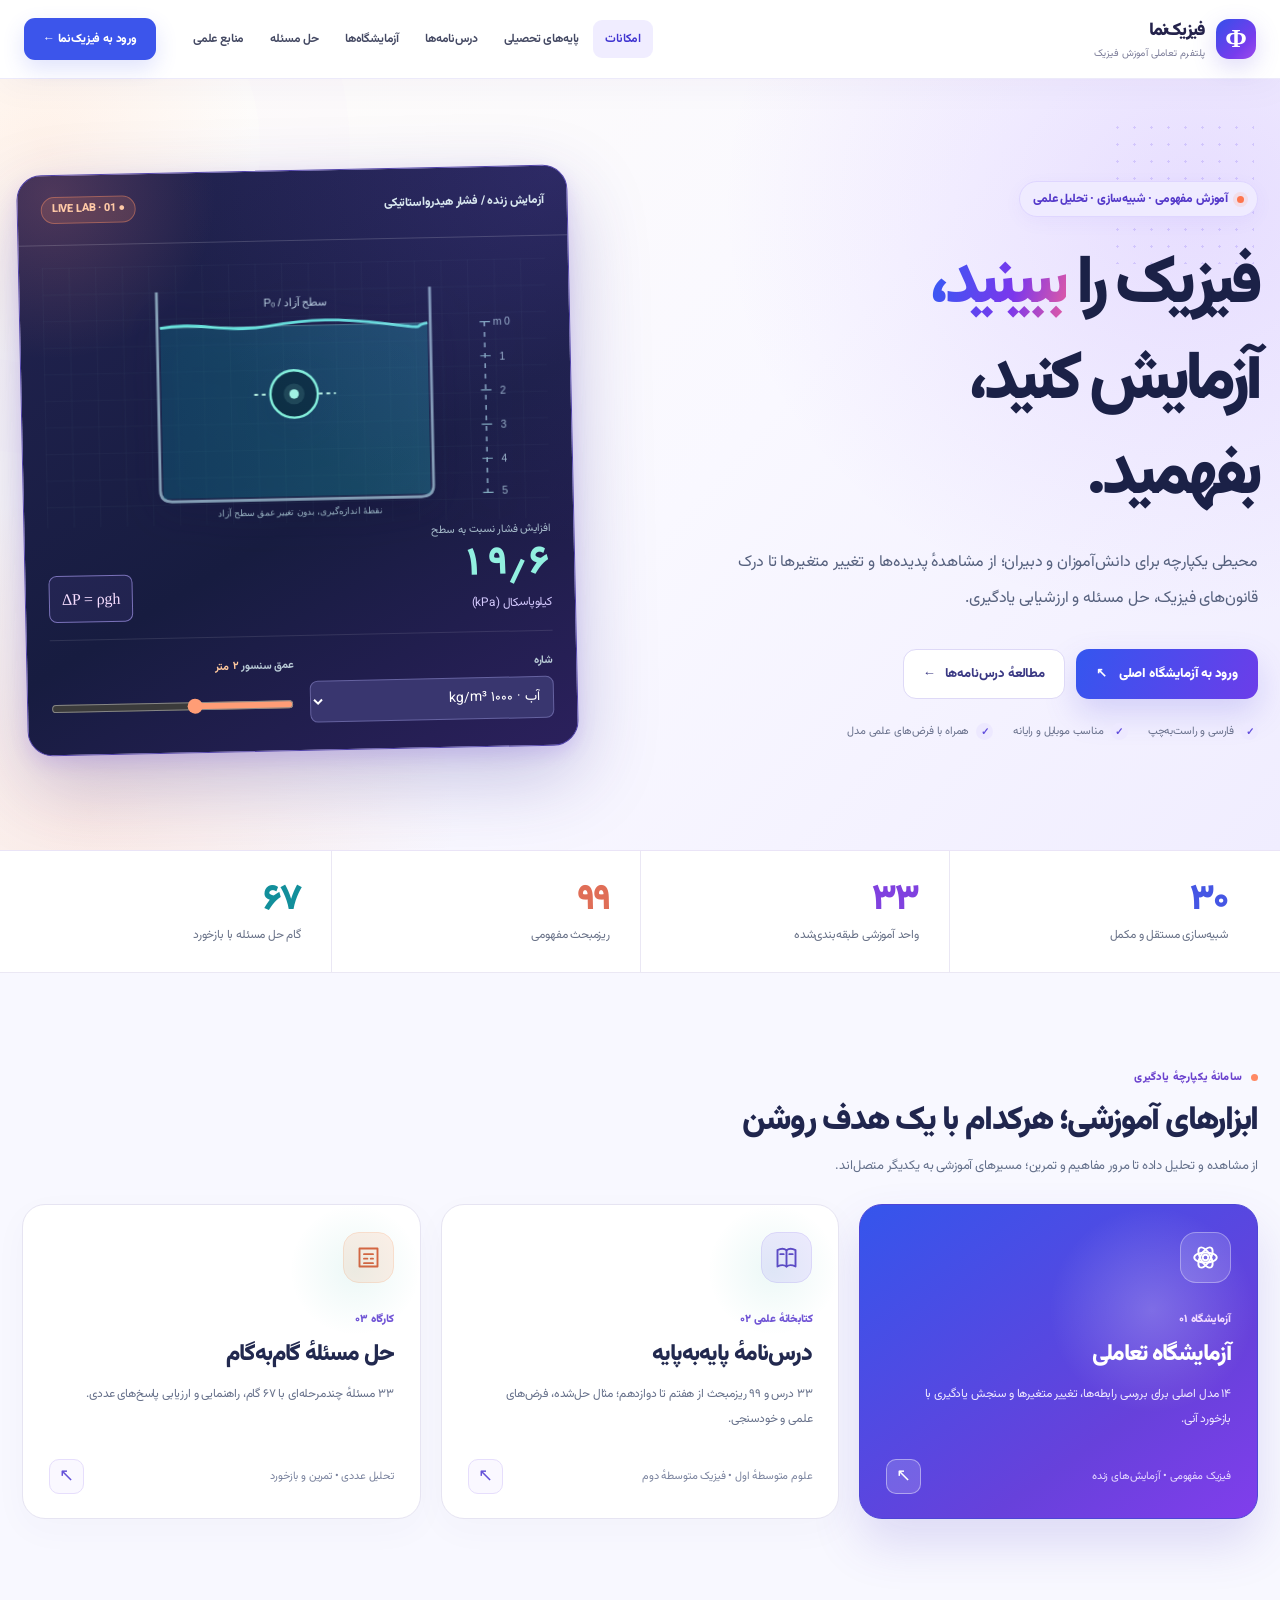
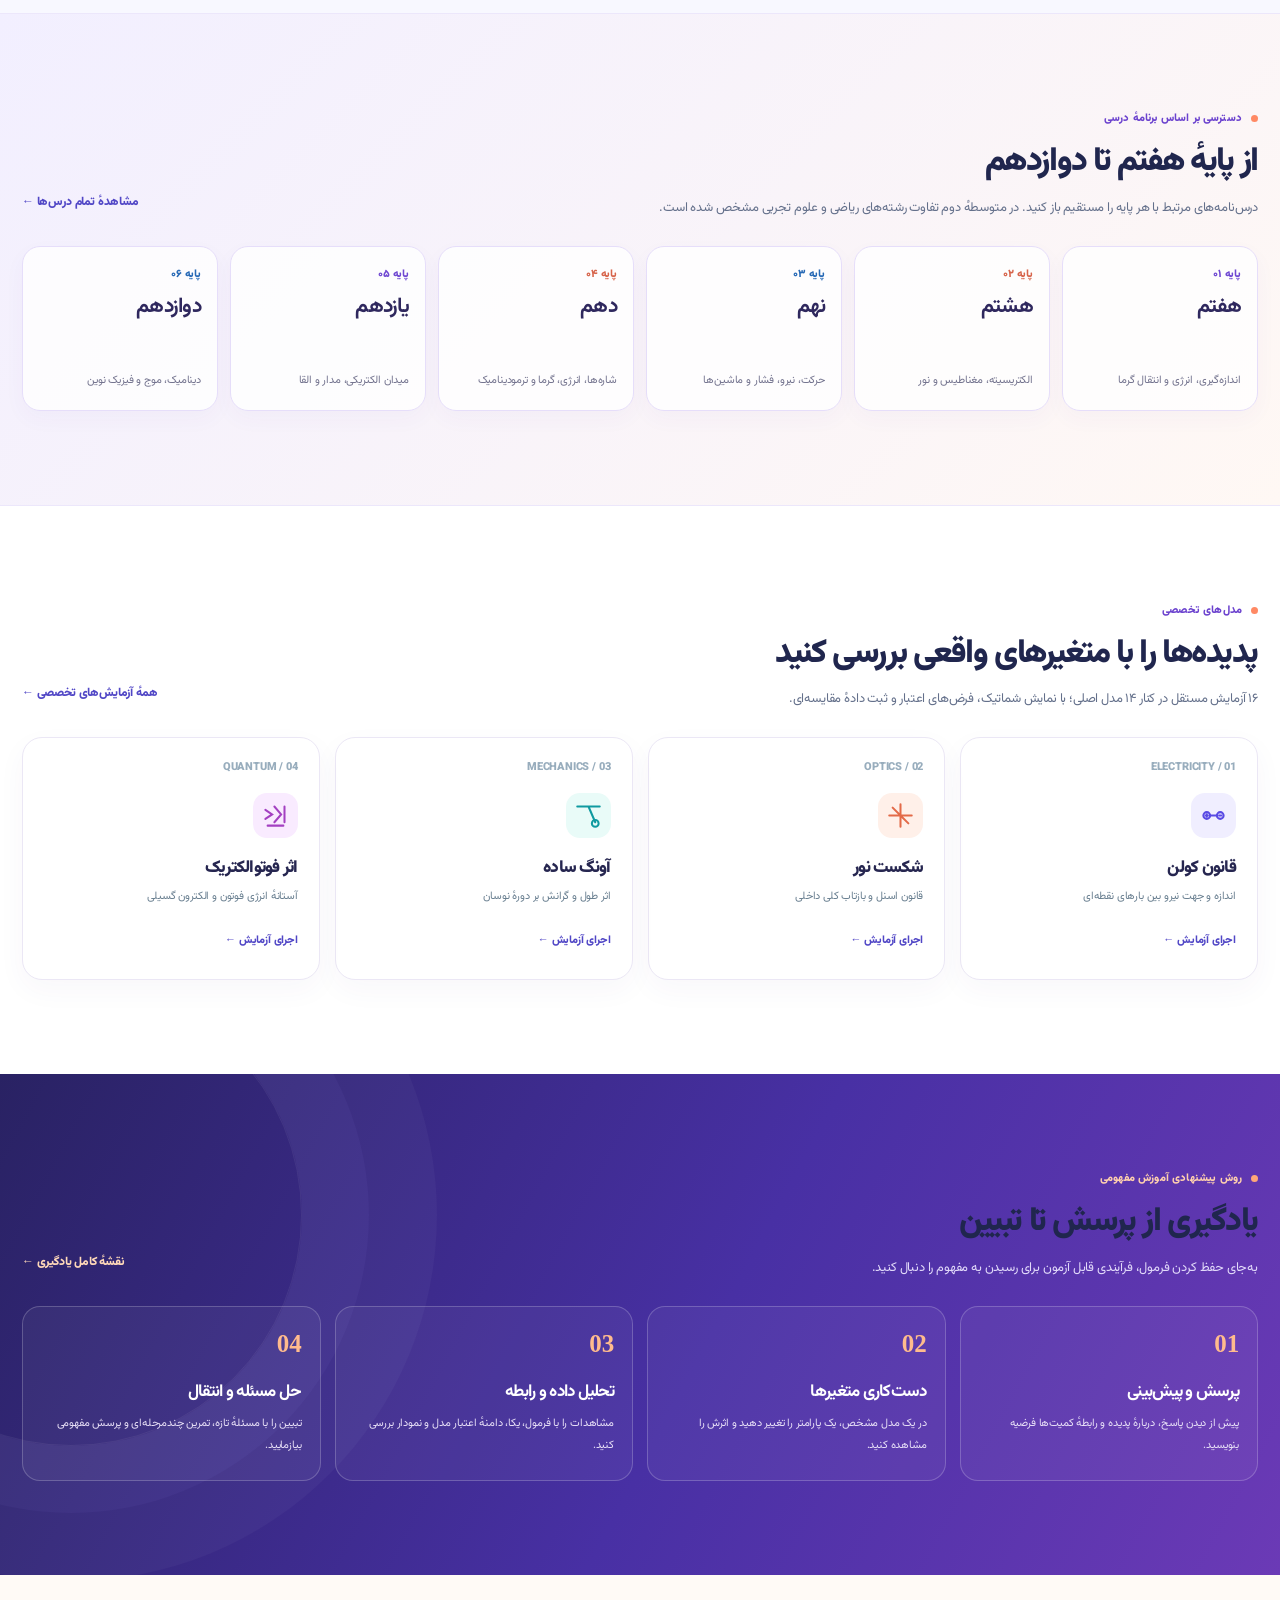
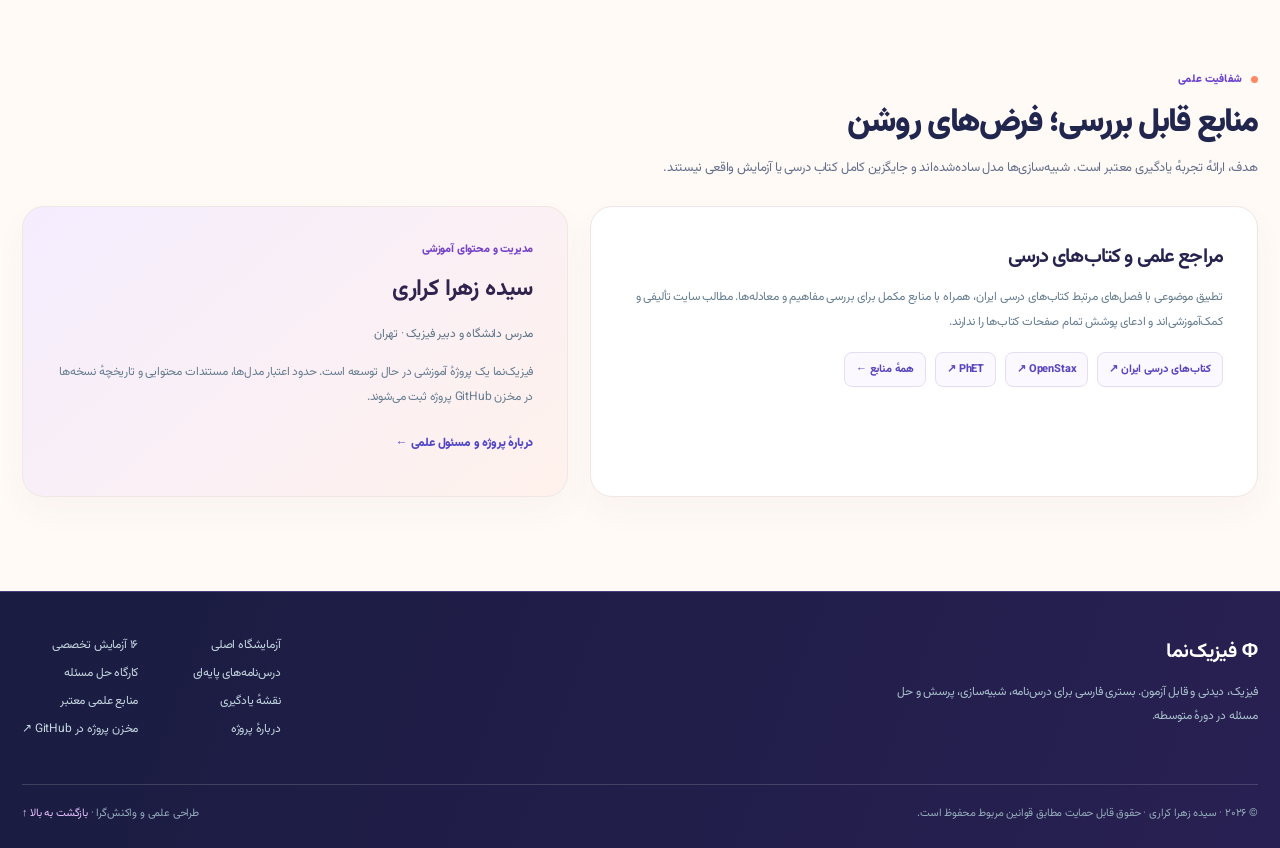
==== commit ca9cb821: "Apply electric-blue, violet and coral visual refresh to index.html" ====
--- a/index.html
+++ b/index.html
@@ -2,7 +2,7 @@
 <html lang="fa" dir="rtl" data-ui="scientific-2026" data-page="home">
 <head>
 <meta charset="utf-8"><meta name="viewport" content="width=device-width,initial-scale=1">
-<meta name="theme-color" content="#10283e"><meta name="color-scheme" content="light">
+<meta name="theme-color" content="#4333bc"><meta name="color-scheme" content="light">
 <meta name="description" content="فیزیک‌نما؛ محیط علمی فارسی برای یادگیری و آزمایش مفاهیم فیزیک پایه‌های هفتم تا دوازدهم. ۳۰ آزمایش تعاملی، ۳۳ درس‌نامه، ۹۹ ریزمبحث و حل مسئلهٔ مرحله‌ای.">
 <meta name="author" content="سیده زهرا کراری">
 <meta property="og:type" content="website"><meta property="og:title" content="فیزیک‌نما | پلتفرم تعاملی آموزش فیزیک">
@@ -177,7 +177,7 @@
  .home-footer-top{flex-direction:column}
 }
 @media(prefers-reduced-motion:reduce){*,*:before,*:after{scroll-behavior:auto!important;transition:none!important;animation:none!important}}
-</style></head>
+</style><link rel="icon" type="image/svg+xml" href="assets/favicon.svg"><link rel="stylesheet" href="assets/vivid-spectrum.css"></head>
 <body>
 <a class="skip-link" href="#main">رفتن به محتوای اصلی</a>
 <header id="top" class="science-header">
@@ -213,7 +213,7 @@
  <div class="home-hero-meta"><span>فارسی و راست‌به‌چپ</span><span>مناسب موبایل و رایانه</span><span>همراه با فرض‌های علمی مدل</span></div>
 </div>
 <div class="home-demo" id="simulator" aria-labelledby="demo-heading">
- <div class="home-demo-head"><span class="home-demo-title" id="demo-heading">آزمایش زنده / فشار هیدرواستاتیکی</span><span class="home-demo-index">LIVE · 01</span></div>
+ <div class="home-demo-head"><span class="home-demo-title" id="demo-heading">آزمایش زنده / فشار هیدرواستاتیکی</span><span class="home-demo-index">● LIVE LAB · 01</span></div>
  <div class="home-demo-visual">
  <svg viewBox="0 0 530 275" xmlns="http://www.w3.org/2000/svg" role="img" aria-labelledby="tank-title tank-desc">
  <title id="tank-title">مخزن مایع و سنسور فشار با عمق قابل تغییر</title><desc id="tank-desc">مخزن دارای سطح آزاد افقی و سنسور متحرک برای مشاهدهٔ فشار پیمانه‌ای در عمق انتخابی است.</desc>
--- a/assets/scientific-system.css
+++ b/assets/scientific-system.css
@@ -136,4 +136,18 @@
  html[data-ui="scientific-2026"] *,html[data-ui="scientific-2026"] *:before,html[data-ui="scientific-2026"] *:after{
  transition-duration:.01ms!important;animation-duration:.01ms!important;scroll-behavior:auto!important
  }
-}+}
+/* Hard reset for per-page legacy element selectors (e.g. header{}, nav{}). */
+html[data-ui="scientific-2026"] .science-header{display:block!important;padding:0!important;min-height:0!important;height:auto!important;background:rgba(255,255,255,.94)!important;color:#10243b!important;box-shadow:0 4px 26px rgba(8,35,61,.025)!important}
+html[data-ui="scientific-2026"] .science-header__inner{display:flex!important;justify-content:initial!important;align-items:center!important;flex-wrap:nowrap!important}
+html[data-ui="scientific-2026"] .science-header .science-nav{display:flex;gap:2px}
+html[data-ui="scientific-2026"] .science-header .science-mobile-menu__panel{background:#fff;color:#19384f}
+@media(max-width:980px){html[data-ui="scientific-2026"] .science-header .science-nav{display:none!important}}
+
+/* Mobile app toolbar: links move into its existing hamburger navigation, avoiding horizontal overflow. */
+@media(max-width:760px){
+ html[data-ui="scientific-2026"][data-page="fiziknama"] .top-actions > a{display:none!important}
+ html[data-ui="scientific-2026"][data-page="fiziknama"] .topbar{min-width:0;gap:6px;max-width:100%;overflow:hidden}
+ html[data-ui="scientific-2026"][data-page="fiziknama"] .breadcrumb{max-width:54vw;min-width:0;overflow:hidden;text-overflow:ellipsis;white-space:nowrap}
+ html[data-ui="scientific-2026"][data-page="fiziknama"] .top-actions{flex:0 0 auto;gap:5px}
+}
--- a/assets/vivid-spectrum.css
+++ b/assets/vivid-spectrum.css
@@ -0,0 +1,388 @@
+/* Fiziknama — Vivid Scientific Edition / 2026
+ * Palette: ultraviolet + electric blue + coral, with carefully readable neutral surfaces.
+ * Load AFTER page-specific styles and scientific-system.css.
+ * Does not touch the physics computation engines.
+ */
+:root{
+ --electric:#3954f6;--ultraviolet:#7138ec;--tangerine:#ff7456;
+ --mint:#06bfa6;--ink-night:#151a3c;--soft-ink:#52617c;
+ --ice:#f6f6ff;--warm:#fffaf6;--halo:#ece9ff;
+ --energy-shadow:0 22px 58px rgba(42,41,105,.095);
+}
+html[data-ui="scientific-2026"]{
+ --s-ink:#1d2547;--s-ink-soft:#505f79;--s-mute:#78819c;
+ --s-midnight:#17183e;--s-deep:#27245c;--s-accent:#3e57e5;
+ --s-teal:#0ca995;--s-line:#e4e6f3;--s-paper:#f8f8ff;
+ --s-white:#fff;--s-card-shadow:0 14px 38px rgba(43,37,97,.058);
+}
+html[data-ui="scientific-2026"] body{
+ background:#f8f8ff;color:#20294d;
+}
+html[data-ui="scientific-2026"] ::selection{background:#e9d6ff;color:#29205a}
+html[data-ui="scientific-2026"] .science-header{
+ background:rgba(255,255,255,.96)!important;
+ border-bottom-color:#eceafa!important;
+ box-shadow:0 7px 36px #2719790a!important
+}
+html[data-ui="scientific-2026"] .science-logo{color:#24224b!important}
+html[data-ui="scientific-2026"] .science-logo__symbol{
+ background:linear-gradient(135deg,#344fea 0%,#773ded 68%,#9e4cec 100%);
+ box-shadow:0 8px 23px #6752e435;
+ color:#fff
+}
+html[data-ui="scientific-2026"] .science-logo__words small{color:#7b7c98}
+html[data-ui="scientific-2026"] .science-nav a{color:#444963}
+html[data-ui="scientific-2026"] .science-nav a:hover,
+html[data-ui="scientific-2026"] .science-nav a[aria-current="page"]{
+ color:#4136d1;background:#f0edff
+}
+html[data-ui="scientific-2026"] .science-cta{
+ color:#fff!important;background:#3c55eb!important;
+ box-shadow:0 9px 22px #4158ee2a;
+}
+html[data-ui="scientific-2026"] .science-cta:hover{background:#6839e3!important}
+html[data-ui="scientific-2026"] .science-mobile-menu summary{
+ background:#f0edff;color:#4b40c3;border:1px solid #e3defb
+}
+html[data-ui="scientific-2026"] .science-mobile-menu__panel{border-color:#e5e1f8!important}
+html[data-ui="scientific-2026"] .science-mobile-menu__panel a:hover{background:#f3f1ff!important;color:#4d37d0}
+html[data-ui="scientific-2026"] :is(a,button,input,select,summary):focus-visible{outline-color:#f39957!important}
+
+/* Front page: electric editorial design, with layered light and strong visual hierarchy */
+html[data-page="home"] .home-hero{
+ background:
+ radial-gradient(ellipse 650px 580px at 93% 16%,rgba(147,97,255,.16),transparent 72%),
+ radial-gradient(ellipse 490px 420px at 7% 95%,rgba(255,151,98,.15),transparent 75%),
+ linear-gradient(132deg,#fffdf9 0%,#f9f8ff 54%,#f0edff 100%);
+ border-bottom:1px solid #eae4f7;
+ isolation:isolate
+}
+html[data-page="home"] .home-hero:before{
+ content:"";width:430px;height:430px;left:-170px;top:-145px;border-radius:50%;
+ background:radial-gradient(circle,#ff9e701e,transparent 69%);
+ box-shadow:0 0 0 90px #e6e2ff12;
+}
+html[data-page="home"] .home-hero:after{
+ content:"";position:absolute;width:145px;height:145px;right:2%;top:40px;
+ opacity:.18;z-index:0;pointer-events:none;
+ background-image:radial-gradient(#6444ee 1.4px,transparent 1.4px);
+ background-size:17px 17px
+}
+html[data-page="home"] .home-hero-inner{
+ padding-block:91px 99px;
+ gap:clamp(32px,5vw,76px);
+ position:relative;z-index:1
+}
+html[data-page="home"] .home-hero-content .home-tag{
+ background:#efebff;border:1px solid #dfd6ff;color:#5539ca;
+ box-shadow:0 5px 18px #6b4cea0d
+}
+html[data-page="home"] .home-tag .dot{
+ background:#fe754d;box-shadow:0 0 0 4px #ff997e2b
+}
+html[data-page="home"] .home-hero h1{
+ color:#1b2147;line-height:1.42;letter-spacing:-.077em;
+ font-size:clamp(38px,5.25vw,72px)
+}
+html[data-page="home"] .home-hero h1 em{
+ background:linear-gradient(105deg,#3859f4 9%,#7b37ec 61%,#ec5e9c 100%);
+ -webkit-background-clip:text;background-clip:text;color:transparent
+}
+html[data-page="home"] .home-hero-description{color:#56617e;line-height:2.25}
+html[data-page="home"] .home-primary-button{
+ background:linear-gradient(115deg,#3456ef,#6c3de9);color:#fff!important;
+ box-shadow:0 14px 32px #5a51dc35;border-radius:13px
+}
+html[data-page="home"] .home-primary-button:hover{
+ background:linear-gradient(115deg,#284add,#6331dd);
+ box-shadow:0 18px 38px #5a51dc4d
+}
+html[data-page="home"] .home-secondary-button{
+ color:#3b3984;background:#fff;border-color:#ded9f7;border-radius:13px
+}
+html[data-page="home"] .home-secondary-button:hover{background:#f4f0ff;border-color:#bcb0ef}
+html[data-page="home"] .home-hero-meta{color:#68708b}
+html[data-page="home"] .home-hero-meta span:before{color:#614ddc;background:#ede9ff}
+html[data-page="home"] .home-demo{
+ background:linear-gradient(150deg,#222351 0%,#171c40 57%,#2b205c 100%);
+ border:1px solid #5143a9;border-radius:25px;
+ box-shadow:0 29px 78px rgba(55,43,143,.27),0 8px 18px rgba(120,65,238,.14);
+ transform:rotate(-1.2deg);
+ transition:transform .28s ease,box-shadow .28s ease;
+}
+html[data-page="home"] .home-demo:hover{
+ transform:rotate(0deg) translateY(-3px);
+ box-shadow:0 35px 84px rgba(55,43,143,.29)
+}
+html[data-page="home"] .home-demo:before{
+ content:"";position:absolute;width:330px;height:330px;top:-145px;left:-130px;
+ background:radial-gradient(circle,#f8878135,transparent 70%);pointer-events:none
+}
+html[data-page="home"] .home-demo:after{
+ background:radial-gradient(circle at 98% 0%,#8560f82c,transparent 48%);
+}
+html[data-page="home"] .home-demo-head{border-bottom-color:#ffffff2a;position:relative;z-index:1}
+html[data-page="home"] .home-demo-index{
+ background:#f68a622a;color:#ffc9a6;border-color:#f98e646e
+}
+html[data-page="home"] .home-demo-visual svg{filter:drop-shadow(0 9px 18px #140d3c65)}
+html[data-page="home"] .home-demo-readout strong{color:#92f0e0}
+html[data-page="home"] .home-demo-readout small{color:#d4cafe}
+html[data-page="home"] .home-demo-formula{color:#f6ddff;border-color:#7971b8;background:#6354b122}
+html[data-page="home"] .home-demo-controls select{
+ color:#fff;background:#39366f;border:1px solid #6562a0
+}
+html[data-page="home"] .home-demo-controls input[type="range"]{accent-color:#ff9d76}
+html[data-page="home"] .home-demo-control-val{color:#ffc99d}
+html[data-page="home"] .home-proof{
+ background:#fff;border-bottom:1px solid #ebe8f4
+}
+html[data-page="home"] .home-proof-item{border-color:#eae7f4}
+html[data-page="home"] .home-proof-item:nth-child(1) strong{color:#4556e4}
+html[data-page="home"] .home-proof-item:nth-child(2) strong{color:#8041df}
+html[data-page="home"] .home-proof-item:nth-child(3) strong{color:#e06e57}
+html[data-page="home"] .home-proof-item:nth-child(4) strong{color:#128f9b}
+html[data-page="home"] .home-proof-item span{color:#687187}
+html[data-page="home"] .home-eyebrow{color:#6b42ce}
+html[data-page="home"] .home-eyebrow:before{background:#ff8964}
+html[data-page="home"] .home-section-heading h2{color:#20264e}
+html[data-page="home"] .home-section-heading p{color:#64708b}
+html[data-page="home"] .home-text-link{color:#5147c6}
+html[data-page="home"] .home-text-link:hover{color:#7941e0}
+html[data-page="home"] .home-section{padding-block:94px}
+html[data-page="home"] .home-platform-grid{gap:20px}
+html[data-page="home"] .home-platform-card{
+ border:1px solid #e6e4f2;background:#fff;border-radius:23px;
+ box-shadow:0 11px 35px #3a317008;min-height:315px
+}
+html[data-page="home"] .home-platform-card:hover{
+ border-color:#bcb0fd;box-shadow:0 23px 50px #5948ac1c
+}
+html[data-page="home"] .home-platform-card.featured{
+ background:linear-gradient(145deg,#3555ec,#6741db 68%,#813eec);
+ border-color:#4e45d6;color:#fff;
+ box-shadow:0 25px 48px #5646c42b;
+}
+html[data-page="home"] .home-platform-card.featured:before{
+ background:radial-gradient(circle,#ffffff36,transparent 69%);
+}
+html[data-page="home"] .home-card-symbol{
+ color:#6046c8;background:#f0ebff;border-color:#e1d8fc;border-radius:16px
+}
+html[data-page="home"] .home-platform-card:nth-child(3) .home-card-symbol{
+ color:#dd633e;background:#fff0e8;border-color:#ffdfce
+}
+html[data-page="home"] .home-platform-card.featured .home-card-symbol{
+ color:#fff;background:#ffffff24;border-color:#ffffff55
+}
+html[data-page="home"] .home-card-overline{color:#7153d6}
+html[data-page="home"] .home-platform-card.featured .home-card-overline{color:#f2d9ff}
+html[data-page="home"] .home-platform-card h3{color:#22294f}
+html[data-page="home"] .home-platform-card.featured h3{color:#fff}
+html[data-page="home"] .home-platform-card p{color:#66708a}
+html[data-page="home"] .home-platform-card.featured p{color:#f0eaff}
+html[data-page="home"] .home-platform-card .home-card-footer{color:#79829d}
+html[data-page="home"] .home-platform-card.featured .home-card-footer{color:#e7dbff}
+html[data-page="home"] .home-card-arrow{
+ color:#6552d8;border-color:#e6defc;background:#faf8ff
+}
+html[data-page="home"] .home-platform-card.featured .home-card-arrow{
+ color:#fff;background:#ffffff29;border-color:#ffffff6b
+}
+html[data-page="home"] .home-learning{
+ background:linear-gradient(135deg,#f2efff 0%,#fff8f4 100%);
+ border-block:1px solid #ece7fb
+}
+html[data-page="home"] .home-grade-link{
+ border:1px solid #e6defa;background:rgba(255,255,255,.83);
+ box-shadow:0 8px 22px #5145a009;border-radius:18px
+}
+html[data-page="home"] .home-grade-link:hover{
+ background:#fff;transform:translateY(-5px);border-color:#aea0f3;
+ box-shadow:0 18px 34px #7157c41a
+}
+html[data-page="home"] .home-grade-link .home-grade-id{color:#7049d2}
+html[data-page="home"] .home-grade-link strong{color:#2f285e}
+html[data-page="home"] .home-grade-link span{color:#73738e}
+html[data-page="home"] .home-grade-link:nth-child(2n) .home-grade-id{color:#d7654c}
+html[data-page="home"] .home-grade-link:nth-child(3n) .home-grade-id{color:#286ab6}
+html[data-page="home"] .home-labs-section{background:#fff}
+html[data-page="home"] .home-lab-card{
+ border-color:#ebe7f5;background:#fff;border-radius:20px;
+ box-shadow:0 10px 29px #4735750a
+}
+html[data-page="home"] .home-lab-card:hover{
+ border-color:#aa9beb;transform:translateY(-5px);
+ box-shadow:0 20px 42px #644bac17
+}
+html[data-page="home"] .home-lab-card .home-lab-icon{
+ color:#594ae4;background:#f0eeff;border-radius:14px
+}
+html[data-page="home"] .home-lab-card:nth-child(2) .home-lab-icon{
+ color:#e36a48;background:#fff0e9
+}
+html[data-page="home"] .home-lab-card:nth-child(3) .home-lab-icon{
+ color:#109aa0;background:#e9fbf8
+}
+html[data-page="home"] .home-lab-card:nth-child(4) .home-lab-icon{
+ color:#a340c1;background:#f9ebff
+}
+html[data-page="home"] .home-lab-card h3{color:#262650}
+html[data-page="home"] .home-method{
+ background:linear-gradient(118deg,#292263,#4830a4 55%,#6b3ab6);
+}
+html[data-page="home"] .home-method:before{
+ box-shadow:0 0 0 67px #a594ff0c,0 0 0 135px #ffffff08
+}
+html[data-page="home"] .home-method .home-eyebrow{color:#ffd0ae}
+html[data-page="home"] .home-method .home-eyebrow:before{background:#ffa778}
+html[data-page="home"] .home-method .home-section-heading p{color:#e2dafa}
+html[data-page="home"] .home-method-step{
+ background:#ffffff0c;border-color:#ffffff34;border-radius:18px
+}
+html[data-page="home"] .home-method-step b{color:#ffbb8d}
+html[data-page="home"] .home-method-step p{color:#e8e0f7}
+html[data-page="home"] .home-method .home-text-link{color:#ffd9b9!important}
+html[data-page="home"] .home-academic{background:#fffaf6}
+html[data-page="home"] .home-academic-card{
+ background:#fff;border:1px solid #f0e6e4;border-radius:22px;
+ box-shadow:0 14px 32px #7d53720a
+}
+html[data-page="home"] .home-academic-card h3{color:#27234f}
+html[data-page="home"] .home-source-links a{
+ border:1px solid #e5ddf4;color:#5945bd;background:#fbf9ff
+}
+html[data-page="home"] .home-source-links a:hover{
+ border-color:#9b8cf2;background:#f1edff
+}
+html[data-page="home"] .home-credit{
+ background:linear-gradient(140deg,#f5edff,#fff2ec)
+}
+html[data-page="home"] .home-credit small{color:#7643c8}
+html[data-page="home"] .home-credit strong{color:#30244e}
+html[data-page="home"] .home-footer{
+ background:linear-gradient(110deg,#1a1c41,#282052);
+ border-top-color:#473f7f
+}
+html[data-page="home"] .home-footer-bottom{border-top-color:#ffffff27}
+html[data-page="home"] .home-footer-bottom a{color:#e6c0ff}
+
+/* Consistent vivid accents across all internal pages */
+html[data-ui="scientific-2026"]:not([data-page="home"]) :is(.hero,.ac-hero){
+ background:
+ radial-gradient(ellipse 50% 130% at 7% 91%,#d774862a,transparent 74%),
+ radial-gradient(ellipse 45% 100% at 96% 9%,#a16bea25,transparent 69%),
+ linear-gradient(118deg,#252459,#3b2b81 60%,#54349c);
+ color:#fff;border-color:#55469a
+}
+html[data-ui="scientific-2026"]:not([data-page="home"]) :is(.hero,.ac-hero) h1{color:#fff}
+html[data-ui="scientific-2026"]:not([data-page="home"]) :is(.hero,.ac-hero) p{color:#e8e3f8}
+html[data-ui="scientific-2026"]:not([data-page="home"]) :is(.hero,.ac-hero) :is(.eyebrow,.hero-tag,.ac-tag){color:#ffc6a0}
+html[data-ui="scientific-2026"] :is(.formula,.unit .formula){
+ background:#f3f0ff;color:#5242b8;border-color:#ddd6fd
+}
+html[data-ui="scientific-2026"] :is(.unit,.lesson,.lab,.worksheet,.ac-card,.ac-source,.references){
+ border-color:#e7e5f3;
+ box-shadow:0 14px 35px #4337830b
+}
+html[data-ui="scientific-2026"] :is(.unit h3,.lesson h2,.worksheet h2,.lab h2){color:#29234f}
+html[data-ui="scientific-2026"] :is(.unit .pill,.lesson .number,.pillar){
+ color:#5d49cd;background:#efebff
+}
+html[data-ui="scientific-2026"] .unit .pill.branch{
+ color:#c0604c;background:#fff0e9
+}
+html[data-ui="scientific-2026"] :is(.unit-actions a,.actions a,.trial button,.answerline button){
+ background:#4754e6;color:#fff
+}
+html[data-ui="scientific-2026"] :is(.unit-actions a,.actions a,.trial button,.answerline button):hover{
+ background:#6438d8
+}
+html[data-ui="scientific-2026"] :is(.run,.unit .chevron,.references a){
+ color:#5c42cf
+}
+html[data-ui="scientific-2026"] :is(.answerline input,.toolstrip select,.toolstrip input,.slider input):focus{
+ border-color:#8163db
+}
+html[data-ui="scientific-2026"] .stage{border-color:#ebe5ff}
+html[data-ui="scientific-2026"] .ac-profile{
+ background:linear-gradient(125deg,#333080,#623bbd);
+}
+html[data-ui="scientific-2026"] .ac-feature-mark{
+ background:#f0edff;color:#6950d7
+}
+html[data-ui="scientific-2026"] .ac-link{
+ background:#f1d7fb;color:#36215c
+}
+html[data-ui="scientific-2026"] .ac-source:hover{border-color:#b9aafa}
+html[data-ui="scientific-2026"] .ac-source b{color:#6c46ce}
+html[data-ui="scientific-2026"] .ac-footer{
+ background:linear-gradient(110deg,#201d52,#33245e)
+}
+html[data-ui="scientific-2026"] .ac-footer a{color:#ddc6ff}
+html[data-ui="scientific-2026"] .ac-scope{
+ background:#f5f0ff;color:#4e4c73;border-right-color:#7e58ed
+}
+html[data-ui="scientific-2026"][data-page="labs"] .stage{
+ background:linear-gradient(145deg,#eeecff,#fff0e9);
+ border-color:#ded8fb
+}
+html[data-ui="scientific-2026"][data-page="labs"] .controls{
+ background:#fcfbff;border-color:#e7e2f7
+}
+html[data-ui="scientific-2026"][data-page="labs"] .metric{
+ background:#f3f0ff;border-color:#e4ddfc
+}
+html[data-ui="scientific-2026"][data-page="labs"] .metric strong{color:#5844c2}
+html[data-ui="scientific-2026"][data-page="labs"] .pick[aria-current="true"]{
+ color:#513bc0;background:#f0edff
+}
+html[data-ui="scientific-2026"][data-page="curriculum"] .unit .formula{
+ background:#f2efff;color:#5541bd
+}
+html[data-ui="scientific-2026"][data-page="practice"] .dot.active{
+ background:#514de1;border-color:#514de1
+}
+html[data-ui="scientific-2026"][data-page="fiziknama"] body{
+ --paper:#f8f8ff;--ink:#252346;--line:#e9e5f5;--dark:#211b4d;--purple:#6442e7;--mint:#ea7d5c
+}
+html[data-ui="scientific-2026"][data-page="fiziknama"] .sidebar{
+ background:linear-gradient(170deg,#231f58,#33216c 65%,#3f2873);
+ border-color:#52417b
+}
+html[data-ui="scientific-2026"][data-page="fiziknama"] .brand-badge{
+ background:linear-gradient(120deg,#4567f3,#8744df)!important;
+ box-shadow:0 9px 19px #1710363b
+}
+html[data-ui="scientific-2026"][data-page="fiziknama"] .sidebar-bottom{
+ background:#3b307b;border-color:#6655a4
+}
+html[data-ui="scientific-2026"][data-page="fiziknama"] .topbar{background:#fffdfd}
+html[data-ui="scientific-2026"][data-page="fiziknama"] .primary-btn{
+ background:linear-gradient(120deg,#415ce9,#6a3ee7)
+}
+html[data-ui="scientific-2026"][data-page="fiziknama"] .module-card:hover{
+ box-shadow:0 19px 45px #5045a91b
+}
+html[data-ui="scientific-2026"] .footer{
+ background:#272052!important
+}
+html[data-ui="scientific-2026"] .footer a{color:#ddc4ff}
+
+@media(max-width:830px){
+ html[data-page="home"] .home-hero-inner{padding-block:46px 61px}
+ html[data-page="home"] .home-demo{transform:none}
+ html[data-page="home"] .home-demo:hover{transform:translateY(-2px)}
+ html[data-page="home"] .home-section{padding-block:64px}
+}
+@media(max-width:590px){
+ html[data-page="home"] .home-hero-inner{padding-block:35px 44px}
+ html[data-page="home"] .home-hero h1{font-size:clamp(34px,10.3vw,45px)}
+ html[data-page="home"] .home-platform-card{min-height:245px}
+ html[data-page="home"] .home-demo{border-radius:19px}
+ html[data-page="home"] .home-method-step{border-radius:14px}
+}
+@media(prefers-reduced-motion:reduce){
+ html[data-ui="scientific-2026"] .home-demo,
+ html[data-ui="scientific-2026"] .home-platform-card{transition:none!important}
+}
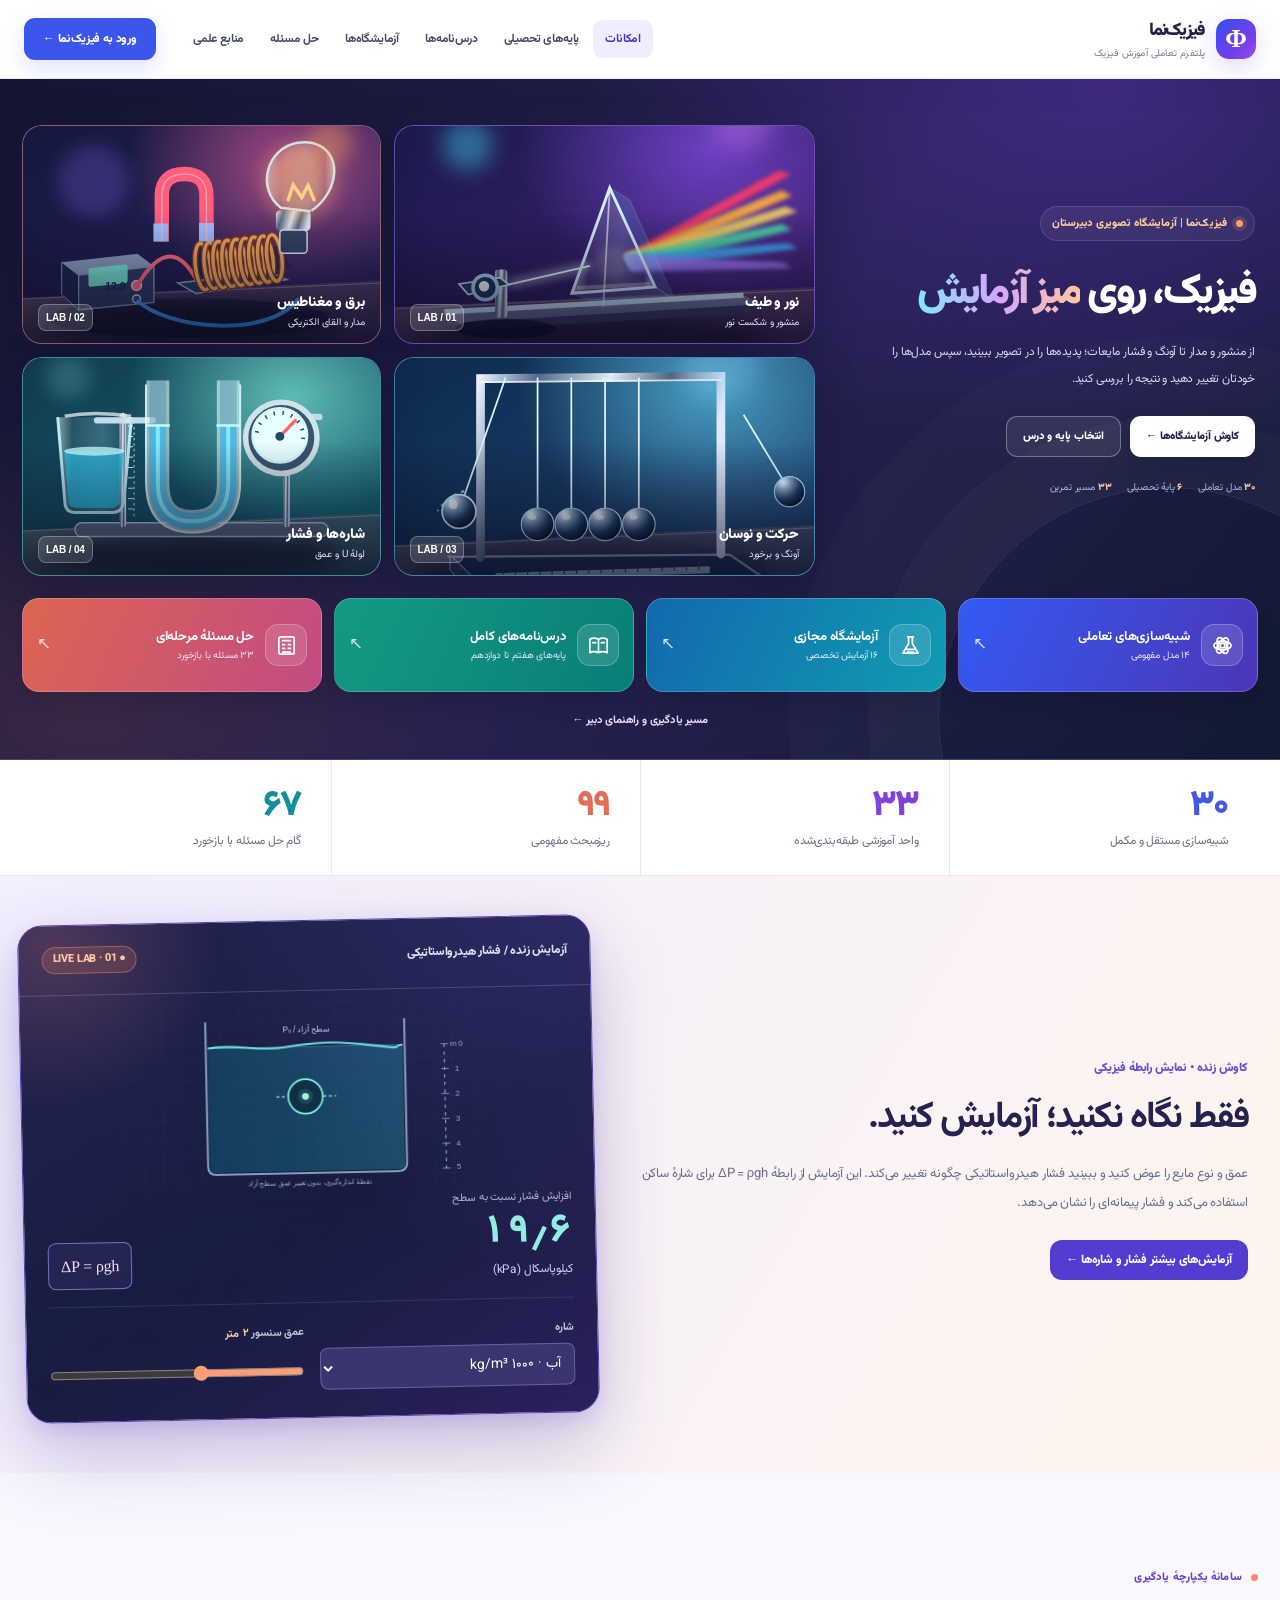
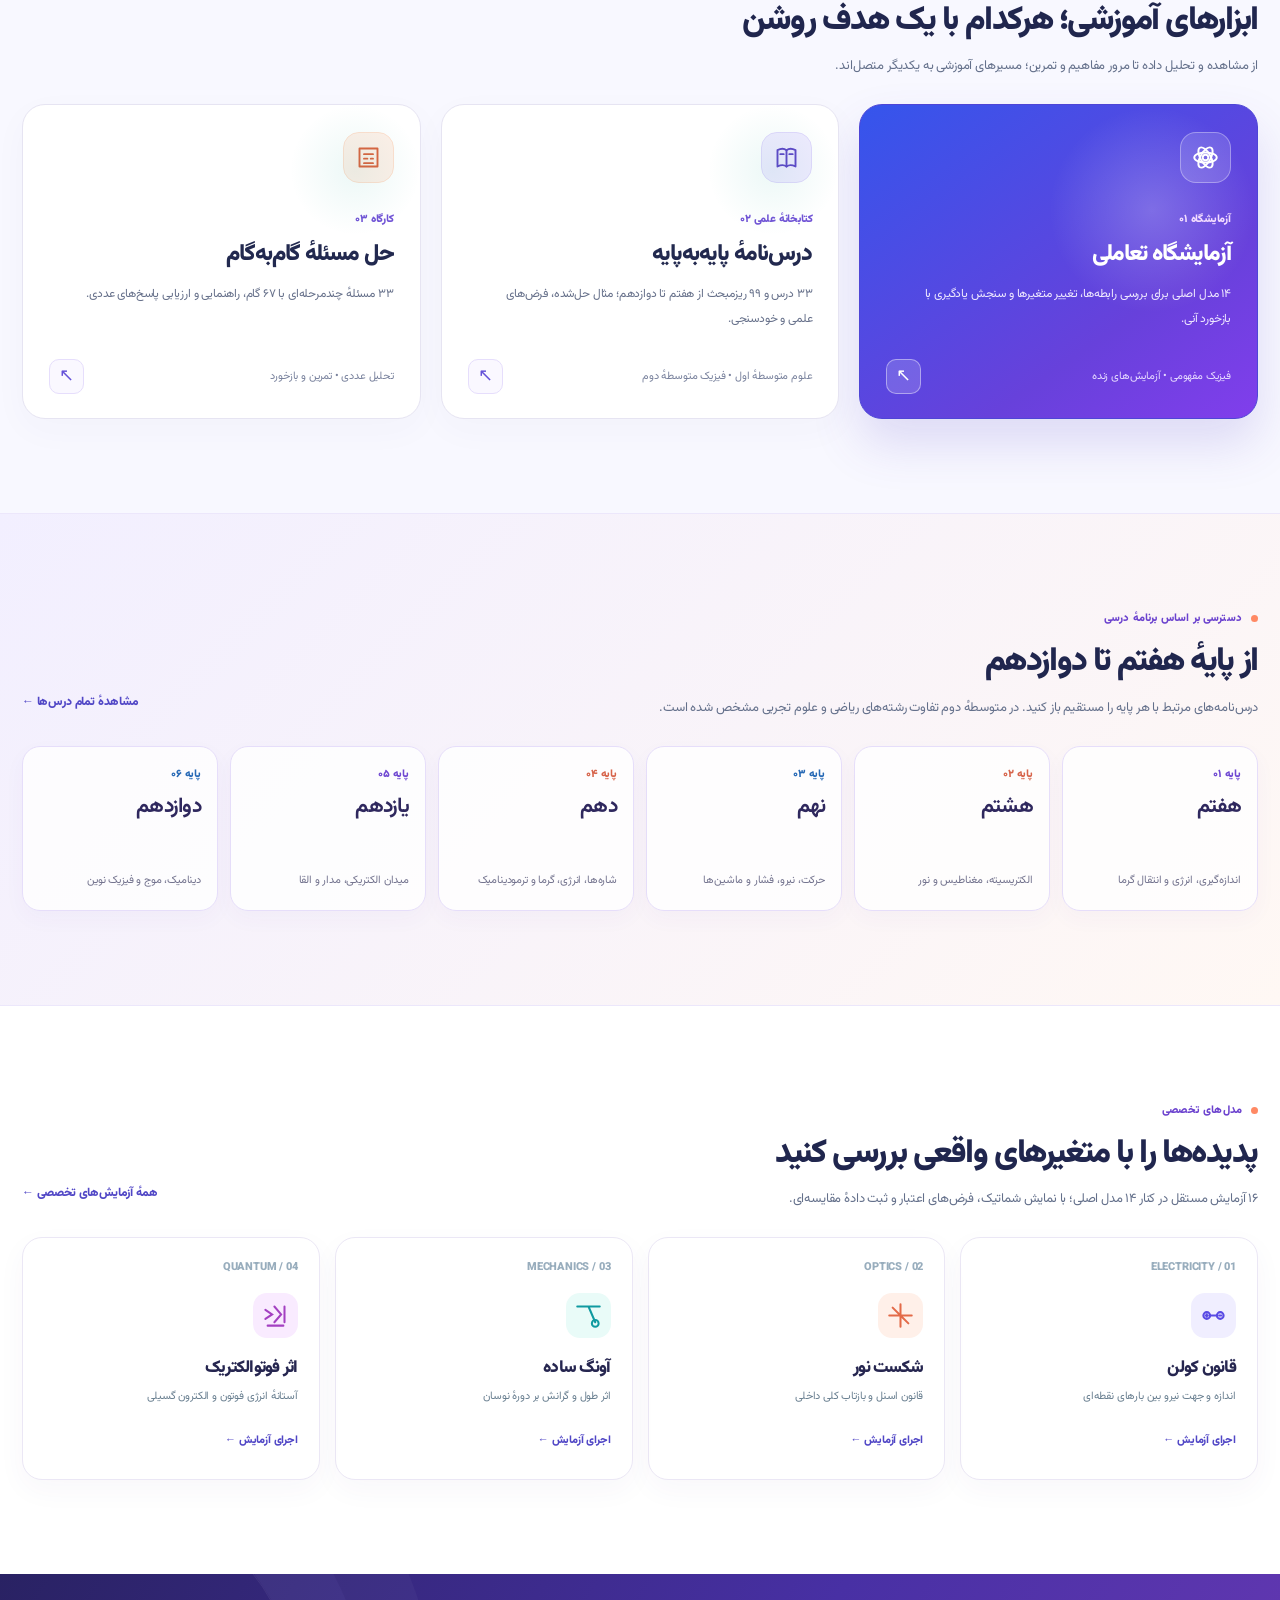
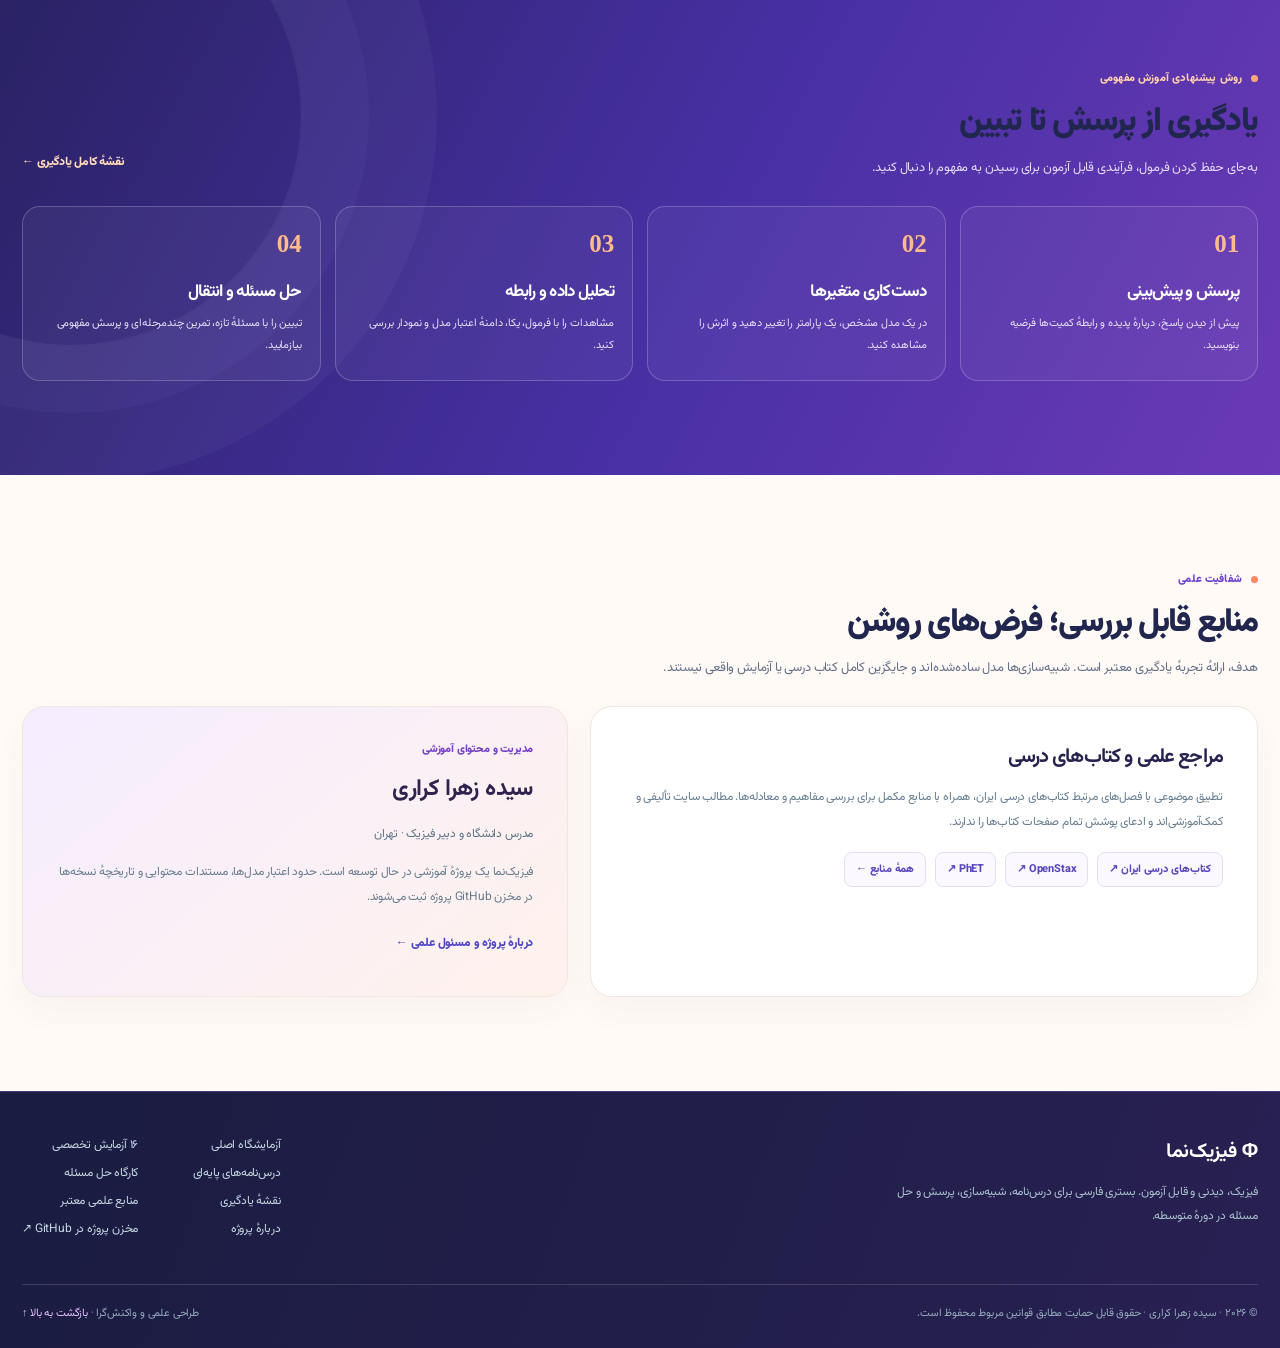
==== commit 0195c8df: "Rebuild homepage around four 3D physics experiments and first-screen mobile features, retain live pr" ====
--- a/index.html
+++ b/index.html
@@ -177,7 +177,8 @@
  .home-footer-top{flex-direction:column}
 }
 @media(prefers-reduced-motion:reduce){*,*:before,*:after{scroll-behavior:auto!important;transition:none!important;animation:none!important}}
-</style><link rel="icon" type="image/svg+xml" href="assets/favicon.svg"><link rel="stylesheet" href="assets/vivid-spectrum.css"></head>
+</style><link rel="icon" type="image/svg+xml" href="assets/favicon.svg"><link rel="stylesheet" href="assets/vivid-spectrum.css">
+<link rel="stylesheet" href="assets/laboratory-landing.css"></head>
 <body>
 <a class="skip-link" href="#main">رفتن به محتوای اصلی</a>
 <header id="top" class="science-header">
@@ -200,18 +201,46 @@
  </div>
 </header>
 <main id="main">
-<section class="home-hero" aria-labelledby="home-main-title">
-<div class="home-wrap home-hero-inner">
-<div class="home-hero-content">
- <span class="home-tag"><span class="dot" aria-hidden="true"></span>آموزش مفهومی · شبیه‌سازی · تحلیل علمی</span>
- <h1 id="home-main-title">فیزیک را <em>ببینید،</em><br>آزمایش کنید،<br>بفهمید.</h1>
- <p class="home-hero-description">محیطی یکپارچه برای دانش‌آموزان و دبیران؛ از مشاهدهٔ پدیده‌ها و تغییر متغیرها تا درک قانون‌های فیزیک، حل مسئله و ارزشیابی یادگیری.</p>
- <div class="home-hero-actions">
- <a class="home-primary-button" href="fiziknama.html">ورود به آزمایشگاه اصلی <span aria-hidden="true">↖</span></a>
- <a class="home-secondary-button" href="curriculum.html">مطالعهٔ درس‌نامه‌ها <span aria-hidden="true">←</span></a>
- </div>
- <div class="home-hero-meta"><span>فارسی و راست‌به‌چپ</span><span>مناسب موبایل و رایانه</span><span>همراه با فرض‌های علمی مدل</span></div>
+<section class="home-hero showcase-hero" aria-labelledby="home-main-title">
+<div class="home-wrap showcase-inner">
+<div class="showcase-intro">
+<span class="showcase-kicker">فیزیک‌نما | آزمایشگاه تصویری دبیرستان</span>
+<h1 id="home-main-title">فیزیک، روی <span>میز آزمایش</span></h1>
+<p>از منشور و مدار تا آونگ و فشار مایعات؛ پدیده‌ها را در تصویر ببینید، سپس مدل‌ها را خودتان تغییر دهید و نتیجه را بررسی کنید.</p>
+<div class="showcase-intro-buttons"><a class="showcase-primary" href="labs-plus.html">کاوش آزمایشگاه‌ها ←</a><a class="showcase-outline" href="curriculum.html">انتخاب پایه و درس</a></div>
+<div class="showcase-intro-meta"><span><b>۳۰</b> مدل تعاملی</span><span><b>۶</b> پایهٔ تحصیلی</span><span><b>۳۳</b> مسیر تمرین</span></div>
 </div>
+<div class="showcase-gallery" role="group" aria-label="چهار تصویر از آزمایش‌های متنوع فیزیک دبیرستان"><a class="showcase-scene" data-kind="optics" href="labs-plus.html#refraction" aria-label="آزمایش نور و طیف">
+<img src="assets/scene-optics-3d.svg" alt="نمایش سه‌بعدی آزمایش نورشناسی: منشور شیشه‌ای، لیزر، پایهٔ اپتیکی و طیف رنگی" width="720" height="550" decoding="async" fetchpriority="high">
+<span class="showcase-scene-info"><span><strong>نور و طیف</strong><small>منشور و شکست نور</small></span><span class="showcase-scene-number">01 / LAB</span></span></a>
+<a class="showcase-scene" data-kind="electric" href="labs-plus.html#induction" aria-label="آزمایش برق و مغناطیس">
+<img src="assets/scene-electricity-3d.svg" alt="نمایش سه‌بعدی ابزار برق و مغناطیس: منبع تغذیه، سیم‌پیچ مسی، آهن‌ربا و لامپ روشن" width="720" height="550" decoding="async" loading="eager">
+<span class="showcase-scene-info"><span><strong>برق و مغناطیس</strong><small>مدار و القای الکتریکی</small></span><span class="showcase-scene-number">02 / LAB</span></span></a>
+<a class="showcase-scene" data-kind="mechanics" href="labs-plus.html#pendulum" aria-label="آزمایش حرکت و نوسان">
+<img src="assets/scene-mechanics-3d.svg" alt="نمایش سه‌بعدی آزمایش مکانیک با گهوارهٔ نیوتن و آونگ روی میز آزمایش" width="720" height="550" decoding="async" loading="eager">
+<span class="showcase-scene-info"><span><strong>حرکت و نوسان</strong><small>آونگ و برخورد</small></span><span class="showcase-scene-number">03 / LAB</span></span></a>
+<a class="showcase-scene" data-kind="fluids" href="fiziknama.html#lesson-pressure" aria-label="آزمایش شاره‌ها و فشار">
+<img src="assets/scene-fluids-3d.svg" alt="نمایش سه‌بعدی آزمایش فشار مایعات: لولهٔ U شیشه‌ای، بشر آب، خط‌کش و فشارسنج" width="720" height="550" decoding="async" loading="eager">
+<span class="showcase-scene-info"><span><strong>شاره‌ها و فشار</strong><small>لولهٔ U و عمق</small></span><span class="showcase-scene-number">04 / LAB</span></span></a></div>
+</div>
+<div class="home-wrap showcase-tools" id="featuredCapabilities" aria-label="قابلیت‌های اصلی فیزیک‌نما"><a class="showcase-tool" href="fiziknama.html"><span class="showcase-tool-icon"><svg viewBox="0 0 24 24" aria-hidden="true"><circle cx="12" cy="12" r="2.5"/><ellipse cx="12" cy="12" rx="9" ry="4.5"/><ellipse cx="12" cy="12" rx="9" ry="4.5" transform="rotate(62 12 12)"/><ellipse cx="12" cy="12" rx="9" ry="4.5" transform="rotate(124 12 12)"/></svg></span><span class="showcase-tool-info"><strong>شبیه‌سازی‌های تعاملی</strong><small>۱۴ مدل مفهومی</small></span><span class="showcase-tool-arrow" aria-hidden="true">↖</span></a>
+<a class="showcase-tool" href="labs-plus.html"><span class="showcase-tool-icon"><svg viewBox="0 0 24 24" aria-hidden="true"><path d="M9 3h6M10 3v7l-6 10h16l-6-10V3"/><path d="M7 16h10M9 19h6"/></svg></span><span class="showcase-tool-info"><strong>آزمایشگاه مجازی</strong><small>۱۶ آزمایش تخصصی</small></span><span class="showcase-tool-arrow" aria-hidden="true">↖</span></a>
+<a class="showcase-tool" href="curriculum.html"><span class="showcase-tool-icon"><svg viewBox="0 0 24 24" aria-hidden="true"><path d="M3 5.5c3-1.8 6-1.6 9 0 3-1.6 6-1.8 9 0v14c-3-1.4-6-1.4-9 0-3-1.4-6-1.4-9 0zM12 6v13M6 9h3M15 9h3"/></svg></span><span class="showcase-tool-info"><strong>درس‌نامه‌های کامل</strong><small>پایه‌های هفتم تا دوازدهم</small></span><span class="showcase-tool-arrow" aria-hidden="true">↖</span></a>
+<a class="showcase-tool" href="practice.html"><span class="showcase-tool-icon"><svg viewBox="0 0 24 24" aria-hidden="true"><rect x="4" y="3" width="16" height="18" rx="2"/><path d="M8 7h8M8 11h2M14 11h2M8 15h2M14 15h2M8 19h8"/></svg></span><span class="showcase-tool-info"><strong>حل مسئلهٔ مرحله‌ای</strong><small>۳۳ مسئله با بازخورد</small></span><span class="showcase-tool-arrow" aria-hidden="true">↖</span></a></div>
+<div class="showcase-support"><a href="learning-path.html">مسیر یادگیری و راهنمای دبیر ←</a></div>
+</section>
+<section class="home-proof" aria-label="اطلاعات واقعی محیط آموزشی"><div class="home-wrap home-proof-grid">
+ <div class="home-proof-item"><strong>۳۰</strong><span>شبیه‌سازی مستقل و مکمل</span></div>
+ <div class="home-proof-item"><strong>۳۳</strong><span>واحد آموزشی طبقه‌بندی‌شده</span></div>
+ <div class="home-proof-item"><strong>۹۹</strong><span>ریزمبحث مفهومی</span></div>
+ <div class="home-proof-item"><strong>۶۷</strong><span>گام حل مسئله با بازخورد</span></div>
+</div></section>
+<section class="home-lab-teaser" aria-label="آزمایش زندهٔ فشار هیدرواستاتیکی">
+<div class="home-wrap home-lab-teaser-inner">
+<div class="home-lab-teaser-copy"><small>کاوش زنده • نمایش رابطهٔ فیزیکی</small>
+<h2>فقط نگاه نکنید؛ آزمایش کنید.</h2>
+<p>عمق و نوع مایع را عوض کنید و ببینید فشار هیدرواستاتیکی چگونه تغییر می‌کند. این آزمایش از رابطهٔ ΔP = ρgh برای شارهٔ ساکن استفاده می‌کند و فشار پیمانه‌ای را نشان می‌دهد.</p>
+<a href="fiziknama.html#lesson-pressure">آزمایش‌های بیشتر فشار و شاره‌ها ←</a></div>
 <div class="home-demo" id="simulator" aria-labelledby="demo-heading">
  <div class="home-demo-head"><span class="home-demo-title" id="demo-heading">آزمایش زنده / فشار هیدرواستاتیکی</span><span class="home-demo-index">● LIVE LAB · 01</span></div>
  <div class="home-demo-visual">
@@ -246,13 +275,6 @@
   <div><label for="depthRange">عمق سنسور <span id="depthLabel" class="home-demo-control-val">۲ متر</span></label><input id="depthRange" type="range" min="0" max="5" step=".25" value="2" aria-label="عمق سنسور بر حسب متر"></div>
  </div>
 </div>
-</div>
-</section>
-<section class="home-proof" aria-label="اطلاعات واقعی محیط آموزشی"><div class="home-wrap home-proof-grid">
- <div class="home-proof-item"><strong>۳۰</strong><span>شبیه‌سازی مستقل و مکمل</span></div>
- <div class="home-proof-item"><strong>۳۳</strong><span>واحد آموزشی طبقه‌بندی‌شده</span></div>
- <div class="home-proof-item"><strong>۹۹</strong><span>ریزمبحث مفهومی</span></div>
- <div class="home-proof-item"><strong>۶۷</strong><span>گام حل مسئله با بازخورد</span></div>
 </div></section>
 <section id="platform" class="home-section home-wrap" aria-labelledby="platform-heading">
  <div class="home-section-heading"><div><span class="home-eyebrow">سامانهٔ یکپارچهٔ یادگیری</span><h2 id="platform-heading">ابزارهای آموزشی؛ هرکدام با یک هدف روشن</h2><p>از مشاهده و تحلیل داده تا مرور مفاهیم و تمرین؛ مسیرهای آموزشی به یکدیگر متصل‌اند.</p></div></div>
--- a/assets/laboratory-landing.css
+++ b/assets/laboratory-landing.css
@@ -0,0 +1,155 @@
+/* Fiziknama — Three-dimensional laboratory showcase, edition 2026.
+   Main page content-first on mobile: visual experiments AND key tools within first view. */
+html[data-page="home"] .showcase-hero{
+ background:
+  radial-gradient(ellipse 55% 75% at 87% 2%,rgba(119,62,233,.33),transparent 75%),
+  radial-gradient(ellipse 48% 60% at 6% 92%,rgba(255,119,88,.13),transparent 70%),
+  linear-gradient(128deg,#141631 0%,#25204f 55%,#111933 100%)!important;
+ padding:0 0 28px!important;
+ border-bottom:1px solid #454078;
+ isolation:isolate;overflow:hidden;
+}
+html[data-page="home"] .showcase-hero:before{
+ content:"";position:absolute;inset:0;width:auto;height:auto;left:auto;top:auto;right:auto;border-radius:0;
+ background:linear-gradient(112deg,transparent 48%,rgba(130,97,255,.035) 49%,transparent 51%);
+ box-shadow:none;pointer-events:none;z-index:0
+}
+html[data-page="home"] .showcase-hero:after{
+ content:"";position:absolute;inset:auto -120px -190px auto;width:460px;height:460px;
+ border:1px solid rgba(200,180,255,.14);border-radius:50%;background:none;
+ box-shadow:0 0 0 70px rgba(255,255,255,.025),0 0 0 150px rgba(255,255,255,.015);
+ opacity:1;pointer-events:none
+}
+.showcase-inner{position:relative;z-index:1;display:grid;grid-template-columns:minmax(320px,.69fr) minmax(0,1.31fr);gap:26px;
+ padding-top:46px!important;padding-bottom:22px!important;align-items:center}
+.showcase-intro{display:flex;flex-direction:column;align-items:flex-start;justify-content:center;min-width:0;align-self:stretch;padding-inline-start:3px}
+.showcase-kicker{display:inline-flex;align-items:center;gap:9px;font-size:11px;font-weight:850;letter-spacing:.01em;
+ color:#ffcc9e;background:#ffffff10;border:1px solid #ffffff1f;border-radius:50px;padding:8px 11px}
+.showcase-kicker:before{content:"";width:7px;height:7px;border-radius:50%;background:#ff9b70;box-shadow:0 0 0 4px #ff9b7028}
+html[data-page="home"] .showcase-intro h1{font-size:clamp(29px,3.3vw,47px)!important;line-height:1.57;
+ font-weight:900;color:#fff;letter-spacing:-.065em;margin:19px 0 13px}
+html[data-page="home"] .showcase-intro h1 span{background:linear-gradient(90deg,#7ee8fb,#d6a5ff,#ffc59b);
+ -webkit-background-clip:text;background-clip:text;color:transparent}
+.showcase-intro p{color:#d8d9f0;font-size:12px;line-height:2.2;margin:0;max-width:380px}
+.showcase-intro-buttons{display:flex;flex-wrap:wrap;gap:9px;margin-top:24px}
+.showcase-intro-buttons a{display:inline-flex;justify-content:center;align-items:center;gap:7px;
+ font-size:11px;font-weight:850;padding:11px 16px;border-radius:11px;text-decoration:none;transition:transform .2s ease}
+.showcase-intro-buttons a:hover{transform:translateY(-2px)}
+.showcase-intro-buttons .showcase-primary{background:#fff;color:#1c214c;box-shadow:0 10px 25px #0b102d3b}
+.showcase-intro-buttons .showcase-outline{background:#ffffff13;border:1px solid #ffffff50;color:#fff}
+.showcase-intro-meta{display:flex;flex-wrap:wrap;gap:10px 16px;margin-top:23px;color:#acb9df;font-size:10px}
+.showcase-intro-meta b{color:#ffcaa7;font-weight:800}
+.showcase-gallery{display:grid;grid-template-columns:1.08fr .92fr;grid-template-rows:repeat(2,minmax(0,1fr));gap:13px;
+ height:451px;min-width:0}
+.showcase-scene{position:relative;overflow:hidden;display:block;isolation:isolate;min-width:0;
+ border-radius:20px;background:#252a61;border:1px solid #ffffff35;text-decoration:none;
+ box-shadow:0 14px 40px #080e2857;transition:transform .28s cubic-bezier(.2,.8,.2,1),border-color .28s ease}
+.showcase-scene:hover{transform:translateY(-4px);border-color:#ffc194}
+.showcase-scene:after{content:"";position:absolute;inset:30% 0 0;z-index:1;
+ background:linear-gradient(to bottom,transparent 12%,rgba(8,9,29,.67) 100%);pointer-events:none}
+.showcase-scene img{display:block;width:100%;height:100%;object-fit:cover;
+ transition:transform .48s cubic-bezier(.2,.8,.2,1)}
+.showcase-scene:hover img{transform:scale(1.055)}
+.showcase-scene:nth-child(1) img{object-position:51% 53%}
+.showcase-scene:nth-child(2) img{object-position:46% 52%}
+.showcase-scene:nth-child(3) img{object-position:50% 47%}
+.showcase-scene:nth-child(4) img{object-position:51% 51%}
+.showcase-scene-info{position:absolute;inset:auto 15px 12px 15px;z-index:2;
+ display:flex;align-items:flex-end;justify-content:space-between;gap:10px}
+.showcase-scene-info strong{display:block;font-size:14px;line-height:1.55;color:#fff;font-weight:900}
+.showcase-scene-info small{display:block;font-size:10px;line-height:1.6;color:#dbdff5}
+.showcase-scene-number{font:800 10px/1.5 Arial,sans-serif;color:#fff;background:#ffffff23;
+ border:1px solid #ffffff47;border-radius:8px;padding:5px 7px;white-space:nowrap}
+.showcase-scene[data-kind="optics"]{border-color:#b67bff7a}
+.showcase-scene[data-kind="electric"]{border-color:#fb9a867a}
+.showcase-scene[data-kind="mechanics"]{border-color:#70e5ff7a}
+.showcase-scene[data-kind="fluids"]{border-color:#74f5d47a}
+.showcase-tools{position:relative;z-index:2;display:grid;grid-template-columns:repeat(4,minmax(0,1fr));gap:12px}
+.showcase-tool{border-radius:17px;padding:14px 14px;display:flex;align-items:center;gap:11px;
+ min-width:0;min-height:94px;border:1px solid #ffffff30;color:#fff;text-decoration:none;
+ box-shadow:0 10px 22px #080e252a;transition:transform .18s ease,filter .18s ease}
+.showcase-tool:hover{transform:translateY(-3px);filter:brightness(1.12)}
+.showcase-tool:nth-child(1){background:linear-gradient(115deg,#345af3,#4b36b6)}
+.showcase-tool:nth-child(2){background:linear-gradient(115deg,#1269ad,#119bb2)}
+.showcase-tool:nth-child(3){background:linear-gradient(115deg,#159a82,#087e77)}
+.showcase-tool:nth-child(4){background:linear-gradient(115deg,#db6651,#c34a83)}
+.showcase-tool-icon{width:42px;height:42px;display:grid;place-items:center;
+ background:#ffffff21;border:1px solid #ffffff3b;border-radius:13px;flex:0 0 auto}
+.showcase-tool-icon svg{width:23px;height:23px;stroke:#fff;fill:none;stroke-width:1.8;stroke-linecap:round;stroke-linejoin:round}
+.showcase-tool-info{flex:1;min-width:0}
+.showcase-tool-info strong{display:block;color:#fff;font-size:13px;line-height:1.65;white-space:normal}
+.showcase-tool-info small{display:block;color:#f1f0ff;font-size:10px;line-height:1.5;opacity:.92}
+.showcase-tool-arrow{font-size:17px;opacity:.8;flex:none}
+.showcase-support{position:relative;z-index:2;text-align:center;margin-top:17px}
+.showcase-support a{color:#e8dbff;text-decoration:none;font-size:11px;font-weight:730}
+.showcase-support a:hover{color:#ffca9d}
+html[data-page="home"] .home-proof{border-top:0}
+html[data-page="home"] .home-proof-item{padding-block:23px}
+.home-lab-teaser{background:linear-gradient(120deg,#f2efff,#fff5ee);padding:44px 0 55px}
+.home-lab-teaser-inner{display:grid;grid-template-columns:minmax(0,1.05fr) minmax(0,.95fr);
+ gap:30px;align-items:center}
+.home-lab-teaser-copy{padding:15px 10px}
+.home-lab-teaser-copy small{color:#6951d6;font-size:12px;font-weight:900}
+.home-lab-teaser-copy h2{font-size:clamp(24px,3vw,37px);line-height:1.5;color:#262250;margin:12px 0}
+.home-lab-teaser-copy p{font-size:13px;line-height:2.2;color:#66718a}
+.home-lab-teaser-copy a{display:inline-flex;border-radius:12px;padding:11px 16px;
+ color:#fff;background:#543bd2;font-weight:800;font-size:12px;margin-top:10px;text-decoration:none}
+.home-lab-teaser .home-demo{transform:none;border-color:#6650aa;max-width:100%;width:100%;box-shadow:0 24px 62px #38287a29}
+.home-lab-teaser .home-demo:hover{transform:translateY(-3px)}
+.home-lab-teaser .home-demo-visual svg{height:auto;min-height:0;max-height:190px}
+.home-lab-teaser .home-demo-visual{padding-top:10px}
+@media(max-width:1180px){
+ .showcase-inner{grid-template-columns:minmax(260px,.75fr) minmax(0,1.25fr)}
+ .showcase-gallery{height:410px}
+ .showcase-tool{gap:8px;padding:12px 10px}
+ .showcase-tool-icon{width:38px;height:38px}
+ .showcase-tool-info strong{font-size:12px}
+}
+@media(max-width:900px){
+ .showcase-inner{grid-template-columns:1fr;padding-top:30px!important;gap:22px}
+ .showcase-gallery{height:400px}
+ .showcase-intro{max-width:800px}
+ .showcase-intro h1{margin-top:12px!important}
+ .showcase-intro p{max-width:680px}
+ .showcase-tools{grid-template-columns:repeat(2,minmax(0,1fr))}
+ .home-lab-teaser-inner{grid-template-columns:1fr}
+ .home-lab-teaser .home-demo{max-width:650px;margin:auto}
+}
+@media(max-width:600px){
+ html[data-page="home"] .showcase-hero{padding-bottom:19px!important}
+ .showcase-inner{padding-top:16px!important;padding-bottom:11px!important;gap:13px}
+ .showcase-kicker{font-size:9px;padding:5px 9px}
+ html[data-page="home"] .showcase-intro h1{font-size:clamp(22px,6.15vw,28px)!important;
+  line-height:1.6;letter-spacing:-.05em;margin:8px 0 3px!important}
+ .showcase-intro p{font-size:10px;line-height:1.8;max-width:100%;margin:0}
+ .showcase-intro-buttons,.showcase-intro-meta{display:none}
+ .showcase-gallery{height:294px;gap:8px;grid-template-columns:repeat(2,minmax(0,1fr))}
+ .showcase-scene{border-radius:12px}
+ .showcase-scene-info{left:7px;right:7px;bottom:6px;gap:2px}
+ .showcase-scene-info strong{font-size:11px}
+ .showcase-scene-info small{font-size:8px}
+ .showcase-scene-number{display:none}
+ .showcase-scene:after{inset:27% 0 0;background:linear-gradient(to bottom,transparent 25%,#0c1026d6)}
+ .showcase-tools{grid-template-columns:repeat(2,minmax(0,1fr));gap:8px}
+ .showcase-tool{min-height:72px;padding:9px 8px;gap:7px;border-radius:12px}
+ .showcase-tool-icon{width:34px;height:34px;border-radius:10px}
+ .showcase-tool-icon svg{width:20px;height:20px}
+ .showcase-tool-info strong{font-size:11px}
+ .showcase-tool-info small{font-size:9px}
+ .showcase-tool-arrow{display:none}
+ .showcase-support{margin-top:10px}
+ .showcase-support a{font-size:10px}
+ .home-lab-teaser{padding:28px 0}
+ .home-lab-teaser-copy{padding:0}
+ .home-lab-teaser .home-demo-visual svg{max-height:220px}
+}
+@media(max-width:390px){
+ .showcase-gallery{height:258px}
+ .showcase-tool-icon{width:29px;height:29px}
+ .showcase-tool-icon svg{width:18px;height:18px}
+ .showcase-tool-info small{font-size:8px}
+ .showcase-tool{min-height:68px}
+}
+@media(prefers-reduced-motion:reduce){
+ .showcase-scene,.showcase-scene img,.showcase-tool{transition:none!important}
+}
